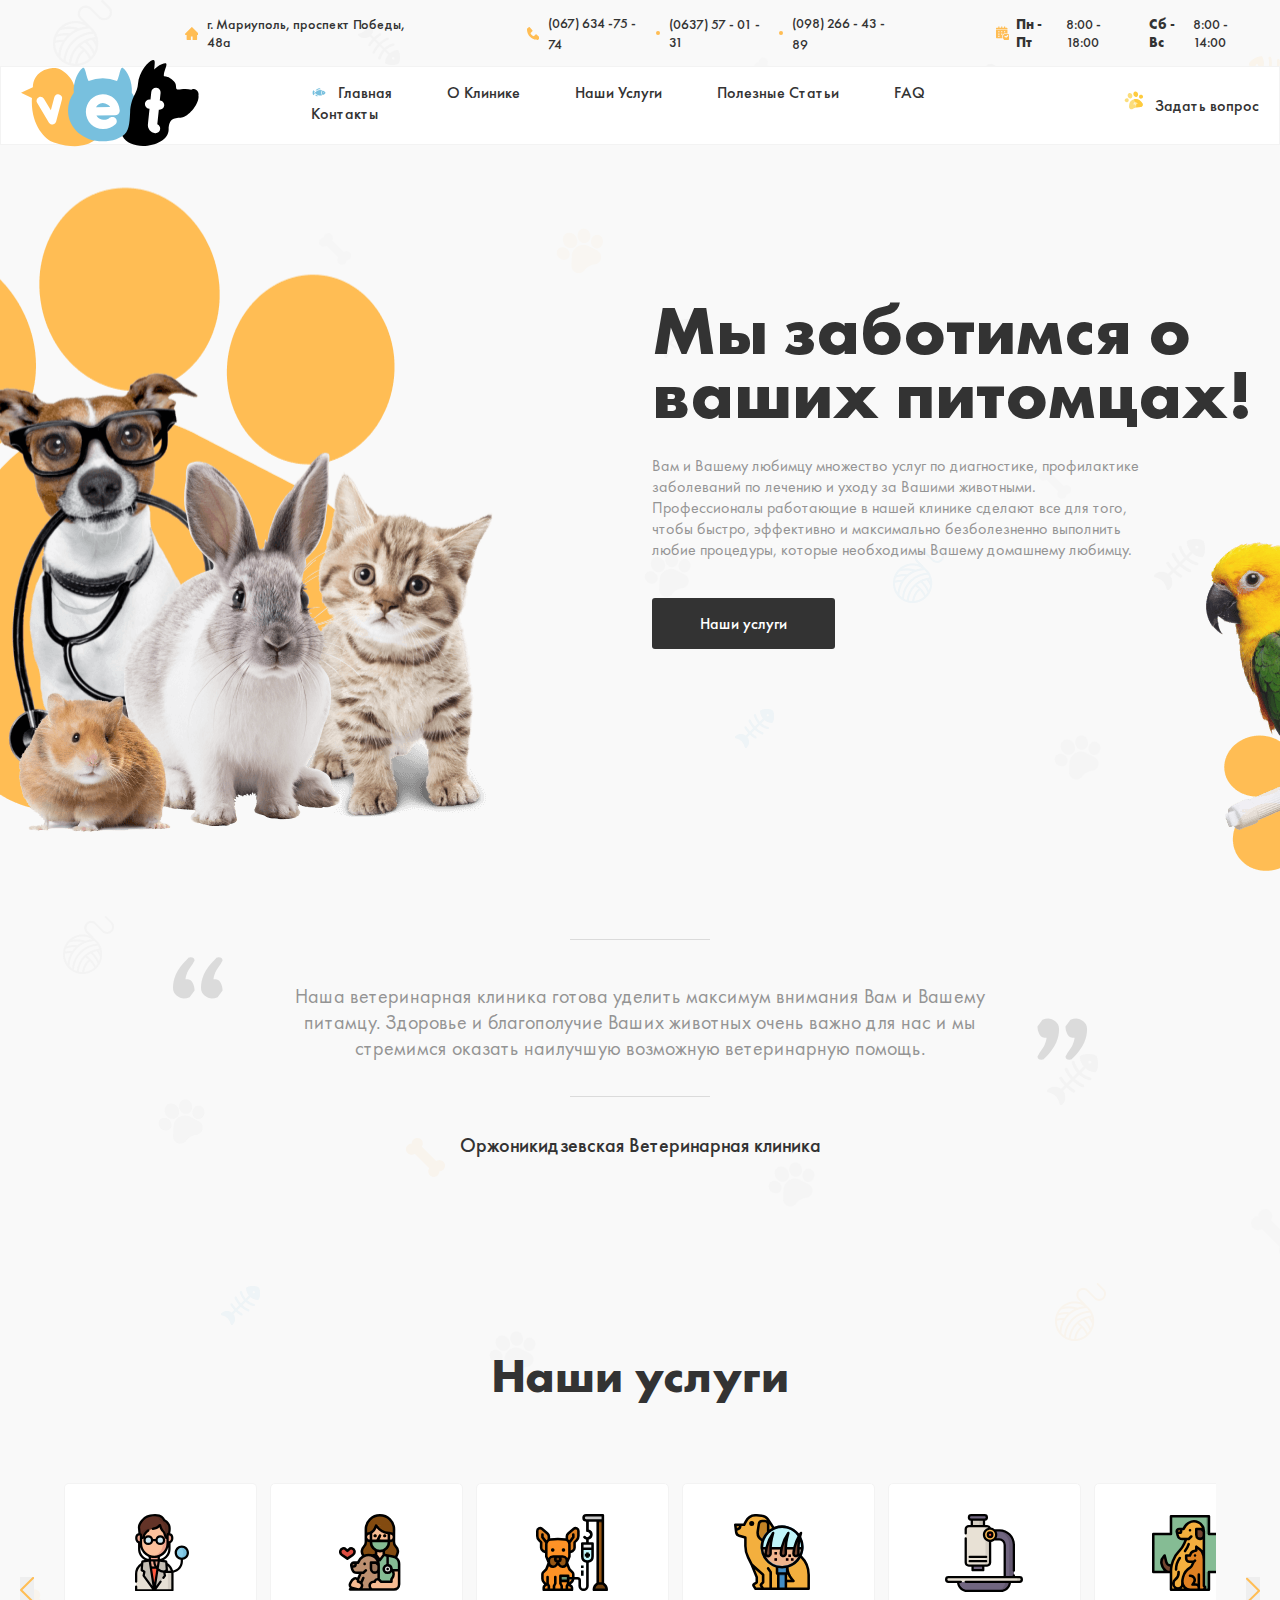
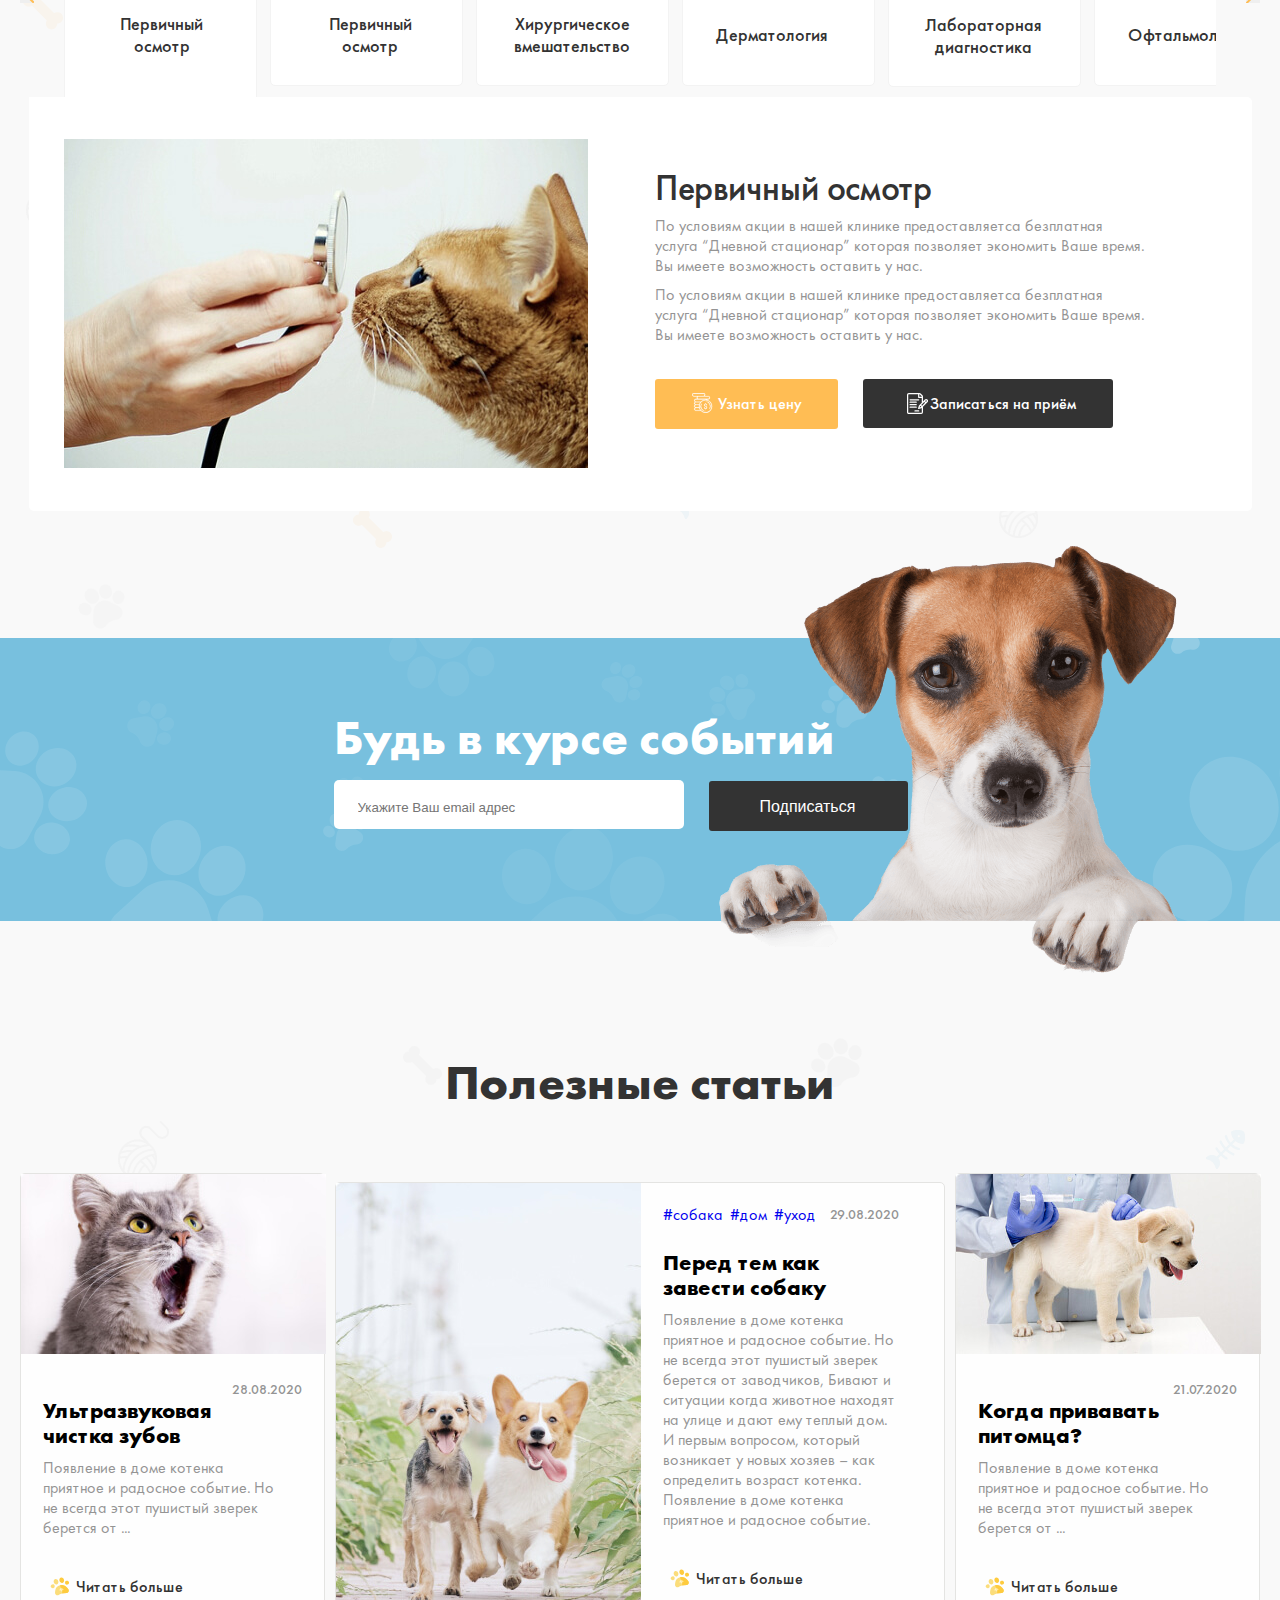
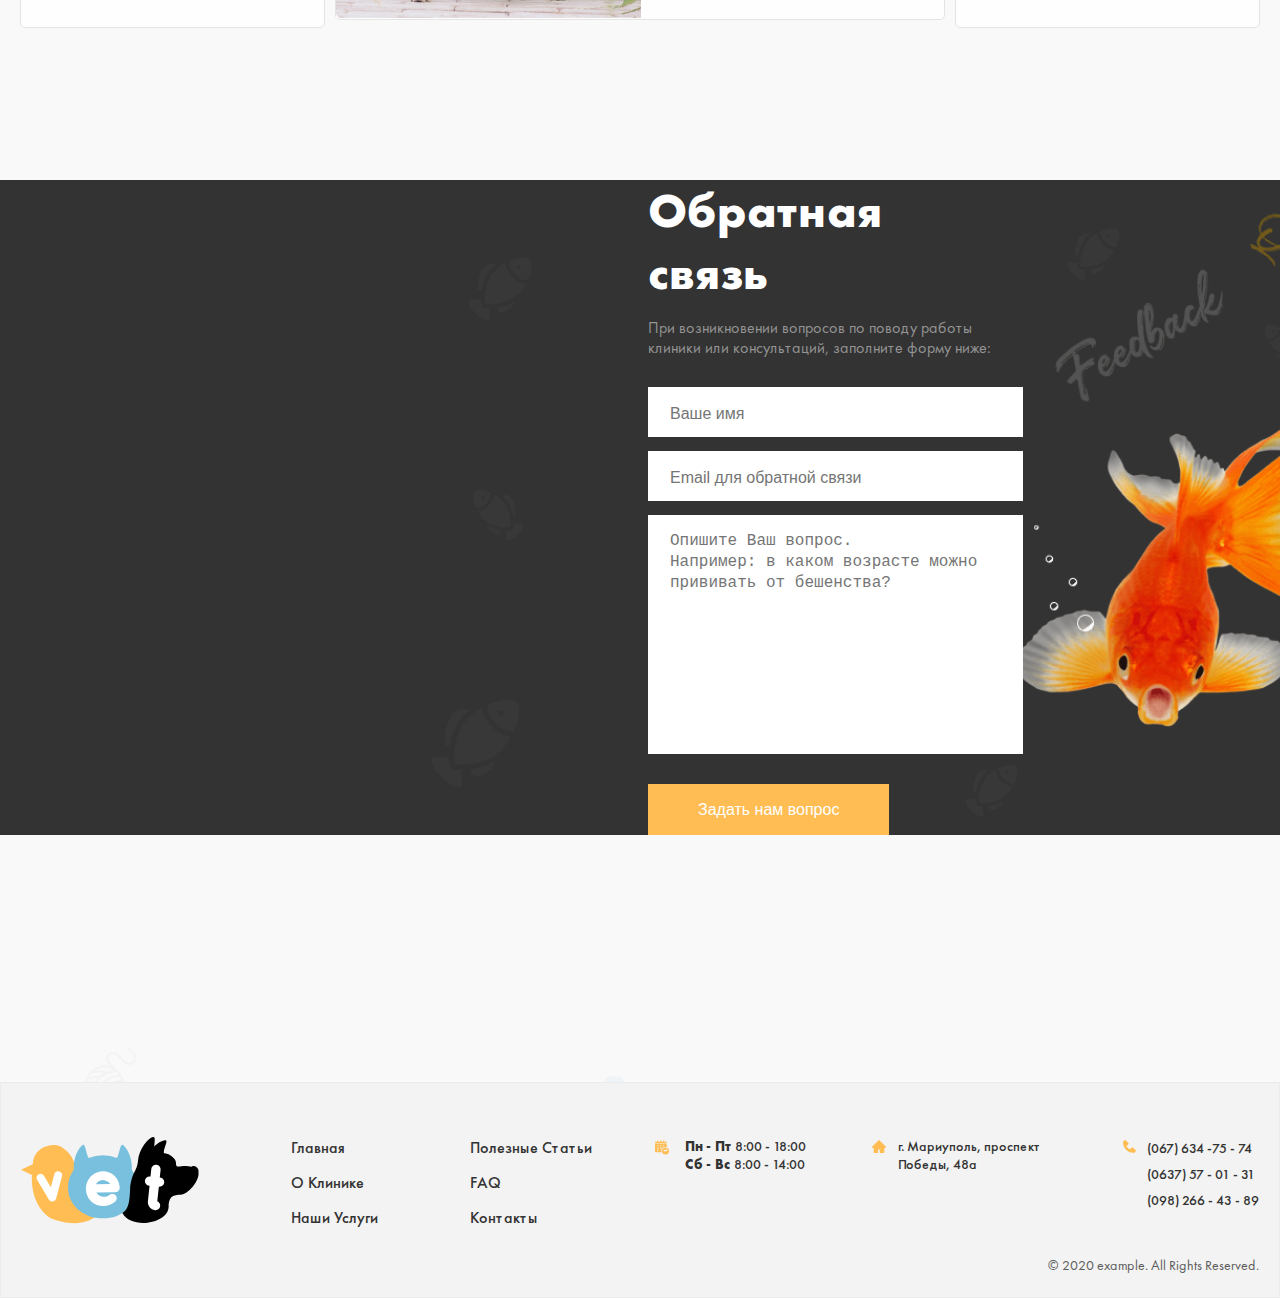
==== index.html @ f42c6a3f "Initial commit" ====
<!DOCTYPE html>
<html lang="ru">
<head>
  <meta charset="UTF-8">
  <meta http-equiv="X-UA-Compatible" content="IE=edge">
  <meta name="viewport" content="width=device-width, initial-scale=1.0">
  <title>Veterinary-clinic</title>
  <!-- <link rel="stylesheet" href="./css/normalize.css"> -->
  <link rel="stylesheet" href="./css/main.css">
  <!-- <link rel="stylesheet" href="./css/main.min.css"> -->
</head>
<body>


  <!-- Site header start -->
  <header class="site-header">
    <!-- Your header code here -->

    <!-- HEADER-TOP START  -->

    <div class="header-top">
      <div class="container">
        <div class="header-top__box">
          <address class="header-top__addres">
            <a href="https://goo.gl/maps/YPCT9491AFQM7tLx6" target="blank" class="header-top__addres-link">
              г. Мариуполь, проспект Победы, 48а
            </a>
          </address>
          <ul class="header-top__list">
            <li class="header-top__item">
              <a href="tel:+0676347574" class="header-top__link">
                (067) 634 -75 - 74
              </a>
            </li>
            <li class="header-top__item">
              <a href="tel:+0637570131" class="header-top__link">
                (0637) 57 - 01 - 31
              </a>
            </li>
            <li class="header-top__item">
              <a href="tel:+0982664389" class="header-top__link">
                (098) 266 - 43 - 89
              </a>
            </li>
          </ul>
          <div class="header-top__time-box">
            <time class="header-top__time" datetime="2022-08-03 08:00">
              <strong class="header-top__str">Пн - Пт </strong> 8:00 - 18:00
            </time>
            <time class="header-top__time" datetime="2022-08-03 14:00">
              <strong>Сб - Вс</strong> 8:00 - 14:00</time>
          </div>
        </div>
      </div>
    </div>

<!-- HEADER-TOP FINISH  -->

  <!-- HEADER-BOTTOM START  -->

    <div class="header-bottom">
      <div class="container">
        <div class="header-bottom__box">
          <a href="./index.html" class="header-bottom__link-logo">
            <img src="./photos/header-photos/vet-logo-header.svg" alt="Vet logo" class="header-bottom__logo">
          </a>
          <nav class="site-nav">
            <ul class="header-bottom__list">
              <li class="header-bottom__item">
                <a href="./index.html" class="header-bottom__item-link">
                  Главная
                </a>
              </li>
              <li class="header-bottom__item">
                <a href="#" class="header-bottom__item-link">
                  О Клинике
                </a>
              </li>
              <li class="header-bottom__item">
                <a href="#" class="header-bottom__item-link">
                  Наши Услуги
                </a>
              </li>
              <li class="header-bottom__item">
                <a href="#" class="header-bottom__item-link">
                  Полезные Статьи
                </a>
              </li>
              <li class="header-bottom__item">
                <a href="#" class="header-bottom__item-link">
                  FAQ
                </a>
              </li>
              <li class="header-bottom__item">
                <a href="#" class="header-bottom__item-link">
                  Контакты
                </a>
              </li>
            </ul>
          </nav>
          <div class="header-bottom__link-box">
            <a href="#" class="header-bottom__link">
              Задать вопрос
            </a>
          </div>
        </div>
      </div>
    </div>

<!-- HEADER-BOTTOM   -->

  </header>
  <!-- Site header finish -->

  <!-- Site main start -->

  <main class="site-main">

    <!-- Hero section start -->
    <section class="hero">

      <div class="container">
        <div class="hero__box">
          <h1 class="hero__heading">
            Мы заботимся о <span class="hero__minibox">
              ваших питомцах!
            </span>
          </h1>
          <div class="hero__boxs">
            <p class="hero__text">
              Вам и Вашему любимцу множество услуг по диагностике, профилактике заболеваний по лечению и уходу за Вашими животными. Профессионалы работающие в нашей клинике сделают все для того, чтобы быстро, эффективно и максимально безболезненно выполнить любие процедуры, которые необходимы Вашему домашнему любимцу.
            </p>
            <a href="service.html" class="hero__link">
              Наши услуги
            </a>
          </div>
        </div>
      </div>
      <!-- Your hero section code here -->
    </section>
    <!-- Hero section finish -->

    <!-- About sectio start  -->

    <section class="about">
      <div class="container">
        <h2 class="visually-hidden">
          Ветеранария клиника
        </h2>
        <div class="about__box">
          <blockquote class="about__bq">
            Наша ветеринарная клиника готова уделить максимум внимания Вам и Вашему питамцу. Здоровье и благополучие Ваших животных очень важно для нас и мы стремимся оказать наилучшую возможную ветеринарную помощь.
          </blockquote>
        </div>
        <h3 class="about__heading">
          Оржоникидзевская Ветеринарная клиника
        </h3>
      </div>
    </section>

    <!-- Service section start  -->

    <section class="service">
      <div class="container">
        <h2 class="service__heading">
          Наши услуги
        </h2>
        <div class="service__wrapper">
          <button class="service__btn">
          </button>
          <ol class="service__list">
            <li class="service__item">
              <a href="#" class="service__item-link">
                <h3 class="service__item-heading">
                  Первичный осмотр
                </h3>
              </a>
            </li>
            <li class="service__item">
              <a href="#" class="service__item-link">
                <h3 class="service__item-heading">
                  Первичный осмотр
                </h3>
              </a>
            </li>
            <li class="service__item">
              <a href="#" class="service__item-link">
                <h3 class="service__item-heading">
                  Хирургическое вмешательство
                </h3>
              </a>
            </li>
            <li class="service__item">
              <a href="#" class="service__item-link">
                <h3 class="service__item-heading">
                  Дерматология
                </h3>
              </a>
            </li>
            <li class="service__item">
              <a href="#" class="service__item-link">
                <h3 class="service__item-heading">
                  Лабораторная диагностика
                </h3>
              </a>
            </li>
            <li class="service__item">
              <a href="#" class="service__item-link">
                <h3 class="service__item-heading">
                  Офтальмология
                </h3>
              </a>
            </li>
            <li class="service__item">
              <a href="#" class="service__item-link">
                <h3 class="service__item-heading">
                  УЗИ диагностика
                </h3>
              </a>
            </li>
            <li class="service__item">
              <a href="#" class="service__item-link">
                <h3 class="service__item-heading">
                  Чипирование
                </h3>
              </a>
            </li>
            <li class="service__item">
              <a href="#" class="service__item-link">
                <h3 class="service__item-heading">
                  Международные паспорта
                </h3>
              </a>
            </li>
            <li class="service__item">
              <a href="#" class="service__item-link">
                <h3 class="service__item-heading">
                  Вакцинация
                </h3>
              </a>
            </li>
            <li class="service__item">
              <a href="#" class="service__item-link">
                <h3 class="service__item-heading">
                  Стоматология
                </h3>
              </a>
            </li>
            <li class="service__item">
              <a href="#" class="service__item-link">
                <h3 class="service__item-heading">
                  Вызов на дом
                </h3>
              </a>
            </li>
          </ol>
          <button class="service__btns">
          </button>
        </div>
        <div class="service__wrappers">
          <img src="./photos/service-photos/cat-osm.jpg" width="524" height="329" alt="Cat" class="service__img">
          <div class="service__box">
            <h4 class="service__box-heading">
              Первичный осмотр
            </h4>
            <p class="service__text">
              По условиям акции в нашей клинике предоставляетса безплатная услуга “Дневной стационар” которая позволяет экономить Ваше время. Вы имеете возможность оставить у нас.
            </p>
            <p class="service__texts">
              По условиям акции в нашей клинике предоставляетса безплатная услуга “Дневной стационар” которая позволяет экономить Ваше время. Вы имеете возможность оставить у нас.
            </p>
            <a href="#" class="service__link service__link--yelow">
              Узнать цену
            </a>
            <a href="#" class="service__link service__link--black">
              Записаться на приём
            </a>
          </div>
        </div>
      </div>
    </section>

    <!-- Service section finish  -->

    <!-- Site-Article start  -->

    <article class="site-article">
      <div class="container">
        <div class="site-article__wrapper">
          <div class="site-article__box">
            <h2 class="site-article__heading">
              Будь в курсе событий
            </h2>
            <form action="https://echo.htmlacademy.ru/courses" autocomplete="off" method="post" class="site-article__form">
              <label>
                <input type="email" class="site-article__input" aria-label="user email" required placeholder="Укажите Ваш email адрес" name="user_email" minlength="10" maxlength="50" >
              </label>
              <button class="site-article__btn" type="submit">
                Подписаться
              </button>
            </form>
          </div>
          <img class="site-article__img" src="./photos/article-photo/dog-png.png" alt="Dog">
        </div>
      </div>
    </article>

    <!-- Site-Article finish  -->

    <!-- Useful section start  -->

    <section class="useful">
      <div class="container">
        <h2 class="useful__heading">
          Полезные статьи
        </h2>
        <ul class="useful__list">
          <li class="useful__item">
            <div class="useful__wrapper">
              <time datetime="2020-08-28" class="useful__time">
                28.08.2020
              </time>
              <div class="useful__box">
                <h3 class="useful__box-heading">
                  Ультразвуковая чистка зубов
                </h3>
                <p class="useful__box-text">
                  Появление в доме котенка приятное и радосное событие. Но не всегда этот пушистый зверек берется от ...
                </p>
                <a href="#" class="useful__box-link">
                  Читать больше
                </a>
              </div>
            </div>
          </li>
          <li class="useful__item">
            <div class="useful__wrapper">
              <div class="useful__boxs">
                <a href="#" class="item__links">
                  #собака
                </a>
                <a href="#" class="item__links">
                  #дом
                </a>
                <a href="#" class="item__links item__links--dp">
                  #уход
                </a>
                <time datetime="2020-08-29" class="useful__time">
                  29.08.2020
                </time>
              </div>
              <div class="useful__box">
                <h3 class="useful__box-heading">
                  Перед тем как завести собаку
                </h3>
                <p class="useful__box-text">
                  Появление в доме котенка приятное и радосное событие. Но не всегда этот пушистый зверек берется от заводчиков, Бивают и ситуации когда животное находят на улице и дают ему теплый дом. И первым вопросом, который возникает у новых хозяев – как определить возраст котенка. Появление в доме котенка приятное и радосное событие.
                </p>
                <a href="#" class="useful__box-link">
                  Читать больше
                </a>
              </div>
            </div>
          </li>
          <li class="useful__item">
            <div class="useful__wrapper">
              <time datetime="2020-07-21" class="useful__time">
                21.07.2020
              </time>
              <div class="useful__box">
                <h3 class="useful__box-heading">
                  Когда привавать питомца?
                </h3>
                <p class="useful__box-text">
                  Появление в доме котенка приятное и радосное событие. Но не всегда этот пушистый зверек берется от ...
                </p>
                <a href="#" class="useful__box-link">
                  Читать больше
                </a>
              </div>
            </div>
          </li>
        </ul>
      </div>
    </section>

    <!-- Useful section finish  -->

    <!-- Contact section start  -->

    <section class="contact">
      <div class="container">
        <div class="contact__boxs">
          <iframe src="https://www.google.com/maps/embed?pb=!1m18!1m12!1m3!1d4157.567048965797!2d37.5339447778192!3d47.111147215445236!2m3!1f0!2f0!3f0!3m2!1i1024!2i768!4f13.1!3m3!1m2!1s0x40e6e38c40595daf%3A0x8fe58f6df64d4ef6!2z0YPQuy4g0J7Qu9C10LrRgdCw0L3QtNGA0LAg0J7RgdGC0YDQvtCy0YHRjNC60L7Qs9C-LCAyOCwg0JzQsNGA0LjRg9C_0L7Qu9GMLCDQlNC-0L3QtdGG0LrQsNGPINC-0LHQu9Cw0YHRgtGMLCDQo9C60YDQsNC40L3QsCwgODc1MDA!5e0!3m2!1sru!2sus!4v1659528355232!5m2!1sru!2sus" width="462" height="450" style="border:0;" allowfullscreen="" loading="lazy" class="contact__map" referrerpolicy="no-referrer-when-downgrade"></iframe>
        <div class="contact__wrapper">
          <div class="contact__wrap">
            <h2 class="contact__heading">
              Обратная связь
            </h2>
            <p class="contact__text">
              При возникновении вопросов по поводу работы клиники или консультаций, заполните форму ниже:
            </p>
          </div>
          <form action="https://echo.htmlacademy.ru/courses" autocomplete="off" method="post" class="contact__form">
            <label>
              <input class="contact__input" type="text" name="user__name" placeholder="Ваше имя" aria-label="User name">
            </label>
            <label>
              <input class="contact__input" type="email" name="user__email" placeholder="Email для обратной связи" aria-label="User email">
            </label>
            <label>
              <textarea class="contact__input" cols="30" rows="10" name="user__name" placeholder="Опишите Ваш вопрос.
Например: в каком возрасте можно прививать от бешенства?" aria-label="User name"></textarea>
            </label>
            <button class="contact__btn" type="submit">Задать нам вопрос</button>
          </form>
        </div>
        </div>
      </div>
    </section>

    <!-- Contact section start  -->

    <!-- About section finish  -->
  </main>

  <!-- Site main finish -->

  <!-- Site footer start -->

  <footer class="site-footer">
    <!-- Your footer code here -->
    <div class="container">
      <div class="site-footer__wrapper">
        <a href="./index.html" class="site-footer__link-logo">
          <img src="./photos/header-photos/vet-logo-header.svg" class="site-footer__logo" alt="Pet logo">
        </a>
        <ol class="site-footer__list">
          <li class="site-footer__item">
            <a href="index.html" class="site-footer__item-link">
              Главная
            </a>
          </li>
          <li class="site-footer__item">
            <a href="#" class="site-footer__item-link">
              О Клинике
            </a>
          </li>
          <li class="site-footer__item">
            <a href="#" class="site-footer__item-link">
              Наши Услуги
            </a>
          </li>
        </ol>
        <ol class="site-footer__list site-footer__list--dp">
          <li class="site-footer__item">
            <a href="index.html" class="site-footer__item-link">
              Полезные Статьи
            </a>
          </li>
          <li class="site-footer__item">
            <a href="index.html" class="site-footer__item-link">
              FAQ
            </a>
          </li>
          <li class="site-footer__item">
            <a href="index.html" class="site-footer__item-link">
              Контакты
            </a>
          </li>
        </ol>
        <div class="site-footer__box">
          <time class="site-footer__time" datetime="2022-08-03 08:00">
            <strong>Пн - Пт</strong> 8:00 - 18:00
          </time>
          <time class="site-footer__time" datetime="2022-08-03 08:00">
            <strong>Сб - Вс</strong> 8:00 - 14:00
          </time>
        </div>
        <address class="site-footer__addres">
          <a href="https://goo.gl/maps/d3u9wWW4XNRazyK4A" target="blank" class="site-footer__addres-link">
            г. Мариуполь, проспект Победы, 48а
          </a>
        </address>
        <ul class="site-footer__tel-list">
          <li class="site-footer__tel-item">
            <a href="tel:+0676347574" class="site-footer__tel-link">
              (067) 634 -75 - 74
            </a>
          </li>
          <li class="site-footer__tel-item">
            <a href="tel:+0637570131" class="site-footer__tel-link">
              (0637) 57 - 01 - 31
            </a>
          </li>
          <li class="site-footer__tel-item">
            <a href="tel:+0982664389" class="site-footer__tel-link">
              (098) 266 - 43 - 89
            </a>
          </li>
        </ul>
      </div>
      <span class="site-footer__minibox">
        © 2020 example. All Rights Reserved.
      </span>
    </div>
  </footer>

  <!-- Site footer finish -->
</body>
</html>
---- css/main.css ----
/* VARIABLES */

:root{
  --main-text-color : #fff;
  --main-bg-color : #fff;
  --main-font-size : 16px;
  --main-font-weight : 400;
  --main-line-height : 1.5;
}
/* GENERAL */

@font-face {
  font-family: "FuturePT";
  font-display: swap;
  font-weight: 300;
  src: url("../fonts/FuturaPT-Light.woff"),
  url("../fonts/FuturaPT-Light.woff2");
}

@font-face {
  font-family: "FuturePT";
  font-display: swap;
  font-weight: 400;
  src: url("../fonts/FuturaPT-Book.woff"),
  url("../fonts/FuturaPT-Book.woff2");
}

@font-face {
  font-family: "FuturePT";
  font-display: swap;
  font-weight: 500;
  src: url("../fonts/FuturaPT-Medium.woff"),
  url("../fonts/FuturaPT-Medium.woff2");
}

@font-face {
  font-family: "FuturePT";
  font-display: swap;
  font-weight: 700;
  src: url("../fonts/FuturaPT-Bold.woff"),
  url("../fonts/FuturaPT-Bold.woff2");
}

/* GENERAL */

*,
*::before,
*::after{
  box-sizing: inherit;
}


html{
  height: 100%;
  box-sizing: border-box;
}

img{
  display: block;
  height: auto;
}

body{
  display: flex;
  flex-direction: column;
  height: 100%;
  margin: 0;
  padding: 0;
  font-family: "FuturePT", "Arial", sans-serif;
  /* font-size: 16px; */
  font-weight: 400;
  /* line-height: var(--main-line-height); */
  background-image: url("../photos/bg.png");
  background-color: #f9f9f9;
  /* overflow-x: hidden; */
}
img{
  display: block;
}
p{
  margin: 0;
}
ul{
  margin: 0;
  padding: 0;
  list-style: none;
}
li{
  margin: 0;
}
h1,h2,h3,h4,h5,h6{
  margin: 0;
}
address{
  font-style: normal;
}
a{
  text-decoration: none;
}

/* VISUALLY-HIDDEN */

.visually-hidden {
  position: absolute;
  width: 1px;
  height: 1px;
  margin: -1px;
  padding: 0;
  border: 0;
  white-space: nowrap;
  clip-path: inset(100%);
  clip: rect(0 0 0 0);
  overflow: hidden;
}

/* CONTAINER */

.container{
  /* max-width: YOUR CONTAINER MAX-WIDTH PX HERE; */
  max-width: 1350px;
  margin-right: auto;
  margin-left: auto;
  padding-right: 20px;
  padding-left: 20px;
}

/* STICKY-FOOTER */

.site-main{
  flex-grow: 1;
}

/* SITE-HEADER START  */

/* HEADAER-TOP START  */
/* .site-header {
} */
.header-top {
  display: flex;
  align-items: center;
  justify-content: end;
  padding: 12px 0;
}
.header-top__box {
  display: flex;
  align-items: center;
  padding-left: 165px;
}
.header-top__addres {
  margin-right: 106px;
}
.header-top__addres-link {
  font-weight: 500;
  font-size: 14px;
  line-height: 18px;
  display: flex;
  align-items: center;
  color: #333333;
}
.header-top__addres-link::before{
  display: inline-block;
  content: "";
  background-repeat: no-repeat;
  margin-right: 9px;
  width: 14px;
  height: 13px;
  background-image: url("../photos/header-photos/home-header.svg");
}
.header-top__list {
  display: flex;
  align-items: center;
  margin-right: 98px;
}
.header-top__list::before{
  display: inline-block;
  content: "";
  background-repeat: no-repeat;
  margin-right: 9px;
  width: 13px;
  height: 13px;
  background-image: url("../photos/header-photos/phone-header.svg");
}

.header-top__item:nth-child(2) {
  display: flex;
  align-items: center;
  margin: 0 9px;
}
.header-top__item:nth-child(2)::before{
  display: inline-block;
  content: "";
  margin-right: 9px;
  width: 4px;
  height: 4px;
  border-radius: 50%;
  background: #FFBD54;
}
.header-top__item:nth-child(2)::after{
  display: inline-block;
  content: "";
  margin-left: 9px;
  width: 4px;
  height: 4px;
  border-radius: 50%;
  background: #FFBD54;
}
.header-top__str{
  margin-right: 5px;
}
.header-top__link {
  font-weight: 500;
  font-size: 14px;
  line-height: 18px;
  color: #333333;
}
.header-top__link:hover{
  color: #FFBD54;
}
.header-top__link:active{
  color: #333333;
  opacity: 0.6;
}
.header-top__time-box {
  display: flex;
  align-items: center;
}
.header-top__time-box::before{
  content: "";
  width: 14px;
  height: 14px;
  display: inline-block;
  margin-right: 7px;
  background-image: url("../photos/header-photos/data-header.svg");
  background-repeat: no-repeat;
}
.header-top__time{
  font-weight: 500;
  font-size: 14px;
  line-height: 18px;
  display: flex;
  align-items: center;
  color: #333333;
}
.header-top__time:nth-child(2){
  margin-left: 17px;
}

/* HEADER BOTTOM START  */

.header-bottom {
  padding: 15px 0px 20px 0px;
  background-color: #FFFFFF;
  border: 1px solid #F3F3F3;
}
.header-bottom__box {
  display: flex;
  align-items: center;
  justify-content: space-between;
}
.header-bottom__link-logo {
  position: absolute;
}
.header-bottom__logo:hover {
  opacity: 0.8;
}
.header-bottom__logo:active {
  opacity: 0.6;
}
.header-bottom__list {
  display: flex;
  align-items: center;
  margin-left: 290px;
  width: 725px;
  flex-wrap: wrap;
}
.header-bottom__list::before{
  display: inline-block;
  content: "";
  margin-right: 12px;
  width: 15px;
  height: 15px;
  background-image: url("../photos/header-photos/fish-header.svg");
  background-size: 15px;
}
.header-bottom__item {
  margin-right: 55px;
}
.header-bottom__item-link:hover {
  border-bottom: 4px solid #FFBD54;
}
.header-bottom__item-link:active{
  opacity: 0.6;
}
.header-bottom__item:nth-child(6) {
  margin-right: 0px;
}
.header-bottom__item-link {
  padding-bottom: 19.1px;
  font-weight: 500;
  font-size: 16px;
  line-height: 21px;
  /* identical to box height */
  
  
  color: #333333;
}
.header-bottom__link {
  /* display: flex; */
  /* align-items: center; */
  font-weight: 500;
  font-size: 16px;
  line-height: 21px;
  text-align: right;
  padding-bottom: 19.1px;
  color: #333333;
  border-bottom: 4px solid transparent;
}
.header-bottom__link:hover {
  border-bottom: 4px solid #FFBD54;
}
.header-bottom__link:active{
  opacity: 0.6;
}
.header-bottom__link::before{
  margin-right: 5px;
  content: "";
  width: 23px;
  height: 21px;
  background-image: url("../photos/header-photos/pet-header.svg");
  display: inline-block;
  background-size: 23px 21px;
  
}


/* HERO SECTION START  */

.hero {
  padding-top: 153px;
  padding-bottom: 290px;
  background-image: url("../photos/hiro-photos/animals.png"), url("../photos/hiro-photos/parrot.png");
  background-position: calc(50% - 550px) calc(50% - 70px) , calc(50% + 710px) calc(50% + 215px);
  background-repeat: no-repeat;
}
.hero__box {
  display: flex;
  flex-direction: column;
  margin-left: auto;
  width: 608px;
}
.hero__heading {
  margin-bottom: 29px;
  font-weight: 700;
  font-size: 70px;
  line-height: 64px;
  /* or 91% */
  
  
  color: #333333;
  
}
/* .hero__minibox {
} */
.hero__boxs {
  width: 495px;
}
.hero__text {
  margin-bottom: 38px;
  font-weight: 400;
  font-size: 16px;
  line-height: 21px;
  /* or 131% */
  
  
  color: #949494;
}
.hero__link {
  display: inline-block;
  padding: 15px 48px;
  font-weight: 500;
  font-size: 16px;
  line-height: 21px;
  
  color: #FFFFFF;
  background: #333333;
  border-radius: 3px;
}
.hero__link:hover{
  font-weight: 500;
  font-size: 16px;
  line-height: 21px;
  color: #333333;
  background-color: #FFBD54;
  border-radius: 3px;
}
.hero__link:active{
  opacity: 0.6;
}
/* ABOUT SECTION START  */
/* .about {
} */
.about__box{
  position: relative;
  width: 838px;
  margin-left: auto;
  margin-right: auto;
}
.about__box::before{
  position: absolute;
  top: calc(50% - 61px);
  left: calc(50% - 467px);
  content: "";
  display: inline-block;
  width: 51px;
  height: 45px;
  background-image: url("../photos/“.svg");
  background-repeat: no-repeat;
}
.about__box::after{
  position: absolute;
  top: calc(50% + 0px);
  left: calc(50% + 397px);
  
  content: "";
  display: inline-block;
  width: 142px;
  height: 78px;
  background-image: url("../photos/“\ bottom.svg");
  background-repeat: no-repeat;
}
.about__bq {
  width: 753px;
  margin: 0;
  margin-left: auto;
  margin-right: auto;
  margin-bottom: 35px;
  font-weight: 400;
  font-size: 20px;
  line-height: 26px;
  text-align: center;
  color: #949494;
}
.about__bq::before{
  content: "";
  display: block;
  margin-left: auto;
  margin-right: auto;
  margin-bottom: 43px;
  width: 140px;
  height: 1px;
  background-color: #dbdbdb;
  /* border: 1px solid #DBDBDB; */
}
.about__bq::after{
  content: "";
  display: block;
  margin-left: auto;
  margin-right: auto;
  margin-top: 35px;
  width: 140px;
  height: 1px;
  background-color: #dbdbdb;
  /* border: 1px solid #DBDBDB; */
}
.about__heading {
  font-weight: 500;
  font-size: 20px;
  line-height: 26px;
  /* identical to box height */
  text-align: center;
  
  color: #333333;
  
}

/* SERVICE SECTION START  */

.service {
  padding: 191px 0px 127px 0px;
}
.service__heading {
  margin-bottom: 80px;
  font-weight: 700;
  font-size: 48px;
  line-height: 54px;
  text-align: center;
  color: #333333;
}
.service__list {
  display: flex;
  align-items: flex-start;
  justify-content: space-between;
  overflow: hidden;
  width: 1223px;
  list-style: none;
  margin: 0;
  padding: 0;
}
.service__wrapper{
  display: flex;
  align-items: center;
}
.service__btn{
  margin-right: 30px;
  width: 14px;
  height: 26px;
  background-image: url("../photos/left.svg");
  background-repeat: no-repeat;
  border: none;
}
.service__btn:hover{
  background-color: #FFFFFF;
}
.service__btn:active{
  opacity: 0.6;
}
.service__btns{
  margin-left: 30px;
  width: 14px;
  height: 26px;
  background-image: url("../photos/right.svg");
  background-repeat: no-repeat;
  border: none;
}
.service__btns:hover{
  background-color: #FFFFFF;
}
.service__btns:active{
  opacity: 0.6;
}
/* .service__list::before{
  display: inline-block;
  content: "";
  margin-right: 30px;
  width: 14px;
  height: 26px;
  background-image: url("../photos/left.svg");
  background-repeat: no-repeat;
  background-size: cover;
}
.service__list::after{
  display: inline-block;
  content: "";
  margin-left: 30px;
  width: 14px;
  height: 26px;
  background-image: url("../photos/right.svg");
} */
.service__item {
  display: flex;
  align-items: center;
  flex-direction: column;
  width: 193px;
  background-color: #FFFFFF;
  border: 1px solid #F3F3F3;
  border-radius: 5px;
  margin-right: 13px;
}
.service__item:hover{
  opacity: 0.8;
}
.service__item:active{
  opacity: 0.6;
}
.service__item:nth-child(1){
  padding: 30px 0px 0px 35px;
  padding-right: 68px;
  padding-left: 71px;
  padding-bottom: 40px;
  border-bottom: none;
  border-bottom-left-radius: 0px;
  border-bottom-right-radius: 0px;
  
}
.service__item:nth-child(1)::before{
  display: block;
  margin-bottom: 22px;
  width: 54px;
  height: 77px;
  content: "";
  background-image: url("../photos/service-photos/doctor-service.svg");
}
.service__item:nth-child(2){
  padding: 30px 0px 28px 0px;
  padding-left: 74px;
  padding-right: 66px;
}
.service__item:nth-child(2)::before{
  display: block;
  margin-bottom: 22px;
  width: 62px;
  height: 77px;
  content: "";
  background-image: url("../photos/service-photos/doctor-girl-service.svg");
}
.service__item:nth-child(3){
  padding: 30px 0px 28px 0px;
  padding-left: 60px;
  padding-right: 60px;
}
.service__item:nth-child(3)::before{
  display: block;
  margin-bottom: 22px;
  width: 72px;
  height: 77px;
  content: "";
  background-image: url("../photos/service-photos/dog-service.svg");
}
.service__item:nth-child(4){
  padding: 30px 0px 39px 0px;
  padding-left: 52px;
  padding-right: 65px;
}
.service__item:nth-child(4)::before{
  display: block;
  margin-bottom: 34px;
  width: 76px;
  height: 76px;
  content: "";
  background-image: url("../photos/service-photos/dog-jb.svg");
}
.service__item:nth-child(5){
  padding: 30px 0px 28px 0px;
  padding-left: 57px;
  padding-right: 58px;
}
.service__item:nth-child(5)::before{
  display: block;
  margin-bottom: 22px;
  width: 78px;
  height: 78px;
  content: "";
  background-image: url("../photos/service-photos/kaledoskop-service.svg");
}
.service__item:nth-child(6){
  padding: 31px 0px 39px 0px;
  padding-left: 58px;
  padding-right: 59px;
}
.service__item:nth-child(6)::before{
  display: block;
  margin-bottom: 33px;
  width: 76px;
  height: 76px;
  content: "";
  background-image: url("../photos/service-photos/dogs.svg");
}
.service__item:nth-child(7){
  padding: 31px 0px 28px 0px;
  padding-left: 52px;
  padding-right: 64px;
}
.service__item:nth-child(7)::before{
  display: block;
  margin-bottom: 21px;
  width: 77px;
  height: 77px;
  content: "";
  background-image: url("../photos/service-photos/dog-skelet.svg");
}
.service__item:nth-child(8){
  padding: 30px 0px 39px 0px;
  padding-left: 86px;
  padding-right: 67px;
}
.service__item:nth-child(8)::before{
  display: block;
  margin-bottom: 22px;
  width: 40px;
  height: 77px;
  content: "";
  background-image: url("../photos/service-photos/ukol.svg");
}
.service__item:nth-child(9){
  padding: 29px 0px 28px 0px;
  padding-left: 53px;
  padding-right: 53px;
}
.service__item:nth-child(9)::before{
  display: block;
  margin-bottom: 22px;
  width: 87px;
  height: 78px;
  content: "";
  background-image: url("../photos/service-photos/data-service.svg");
}
.service__item:nth-child(10){
  padding: 31px 0px 39px 0px;
  padding-left: 62px;
  padding-right: 63px;
}
.service__item:nth-child(10)::before{
  display: block;
  margin-bottom: 22px;
  width: 68px;
  height: 76px;
  content: "";
  background-image: url("../photos/service-photos/apteka.svg");
}
.service__item:nth-child(11){
  padding: 30px 0px 39px 0px;
  padding-left: 60px;
  padding-right: 55px;
}
.service__item:nth-child(11)::before{
  display: block;
  margin-bottom: 22px;
  width: 78px;
  height: 78px;
  content: "";
  background-image: url("../photos/service-photos/dush-apt.svg");
}
.service__item:nth-child(12){
  padding: 30px 0px 39px 0px;
  padding-left: 59px;
  padding-right: 57px;
}
.service__item:nth-child(12)::before{
  display: block;
  margin-bottom: 22px;
  width: 77px;
  height: 77px;
  content: "";
  background-image: url("../photos/service-photos/+.svg");
}
.service__item-heading {
  font-weight: 500;
  font-size: 18px;
  line-height: 22px;
  text-align: center;
  color: #333333;
}
/* .service__wrapper {
} */
.service__wrappers {
  display: flex;
  align-items: center;
  justify-content: space-between;
  width: 1223px;
  margin-left: auto;
  margin-right: auto;
  padding: 42px 105px 43px 35px;
  background: #FFFFFF;
  border-radius: 0px 5px 5px 5px;
}
.service__box {
  width: 492px;
  margin-left: auto;
}
.service__box-heading {
  margin-bottom: 18px;
  font-weight: 500;
  font-size: 36px;
  line-height: 20px;
  /* or 56% */
  
  display: flex;
  align-items: center;
  
  color: #333333;
  
}
.service__text {
  margin-bottom: 9px;
  font-weight: 400;
  font-size: 16px;
  line-height: 20px;
  color: #949494;
}
.service__texts{
  margin-bottom: 34px;
  font-weight: 400;
  font-size: 16px;
  line-height: 20px;
  color: #949494;
}
.service__link {
  display: inline-block;
  font-weight: 500;
  font-size: 16px;
  line-height: 21px;
  color: #FFFFFF;
}
.service__link--yelow {
  position: relative;
  margin-right: 21px;
  padding: 14px 36px 15px 63px;
  background: #FFBD54;
  border-radius: 3px;
}
.service__link--yelow::before{
  position: absolute;
  left: calc(50% - 54px);
  content: "";
  width: 21px;
  height: 21px;
  background-size: 21px;
  background-repeat: no-repeat;

  display: inline-block;
  background-image: url("../photos/money.svg");
}
.service__link--yelow:hover{
  color: #FFBD54;
  background: #333333;
  border-radius: 3px;
}
.service__link--yelow:active{
  opacity: 0.6;
}
.service__link--black {
  position: relative;
  padding: 14px 37px 14px 67px;
  background: #333333;
  border-radius: 3px;
}
.service__link--black:hover{
  color: #333333;
  background-color: #FFBD54;
}
.service__link--black:active{
  opacity: 0.6;
}
.service__link--black::before{
  position: absolute;
  left: calc(50% - 81px);
  content: "";
  width: 21px;
  height: 21px;
  background-size: 21px;
  background-repeat: no-repeat;

  display: inline-block;
  background-image: url("../photos/document.svg");
}
/* ARTICLE SECTION START  */

.site-article {
  position: relative;
  padding: 90px 0;
  background-repeat: no-repeat;
  background-image: url("../photos/article-photo/article-bg-img.svg");
  background-color: #78C0DE;
}
.site-article__wrapper {
  display: flex;
  align-items: center;
  margin-left: auto;
  margin-right: auto;
  width: 613px;
}
/* .site-article__box {
} */
.site-article__heading {
  margin-bottom: 32px;
  font-weight: 700;
  font-size: 48px;
  line-height: 20px;
  /* or 42% */
  
  display: flex;
  align-items: center;
  
  color: #FFFFFF;
}
.site-article__btn{
  padding: 15px 53px 14px 51px;
  font-weight: 500;
  font-size: 16px;
  line-height: 21px;
  background-color: #333333;
  border-radius: 3px;
  color: #FFFFFF;
  border: transparent;
}
.site-article__btn:hover{
  color: #333333;
  background-color: #FFBD54;
}
.site-article__btn:active{
  opacity: 0.6;
}
/* .site-article__form {
} */
.site-article__img{
  position: absolute;
  top: calc(50% - 274.5px);
  right: 0;
}
.site-article__input{
  margin-right: 21px;
  padding: 18px 147px 12px 22px;
  background-color: #FFFFFF;
  border: transparent;
  border-radius: 5px;
  outline: none;
  border: 2px solid transparent;
}
.site-article__input:focus{
  background: #FFFFFF;
  border: 2px solid #FFBD54;
  border-radius: 5px;
  color: #333333;
}
.site-article__input:not(:focus):not(:placeholder-shown):invalid{
  border: 2px solid #dc4d41;
  color: #DC4D41; 
}

/* Useful section start  */

.useful {
  padding: 152px 0;
}
.useful__heading {
  margin-bottom: 80px;
  font-weight: 700;
  font-size: 48px;
  line-height: 20px;
  text-align: center;
  color: #333333;
}
.useful__list {
  display: flex;
  align-items: center;
  justify-content: space-between;
}
.useful__item {
  width: 305px;
  background: #FEFEFE;
  border: 1px solid #E4E4E2;
  border-radius: 5px;
}
.useful__item:hover{
  filter: drop-shadow(0px 4px 4px rgba(0, 0, 0, 0.25));;
}
.useful__item:active{
  filter: drop-shadow(0px 4px 4px rgba(0, 0, 0, 0.25));
}

.useful__item:nth-child(1)::before{
  content: "";
  display: inline-block;
  width: 305px;
  height: 180px;
  background-repeat: no-repeat;
  background-image: url("../photos/useful/cat-o.jpg");
}
.useful__item:nth-child(2){
  width: 610px;
  display: flex; 
}
.useful__item:nth-child(2)::before{
  display: flex;
  content: "";
  /* display: inline-block; */
  width: 305px;
  height: 435px;
  background-repeat: no-repeat;
  background-image: url("../photos/useful/animals.jpg");
}
.useful__item:nth-child(3)::before{
  content: "";
  display: inline-block;
  width: 305px;
  height: 180px;
  background-repeat: no-repeat;
  background-image: url("../photos/useful/dog-osm.jpg");
}
.useful__box {
  width: 236px;
}
.useful__box-heading {
  margin-bottom: 10px;
  font-weight: 700;
  font-size: 22px;
  line-height: 25px;
  color: #000000;
  
}
.useful__box-text {
  margin-bottom: 38px;
  font-weight: 400;
  font-size: 16px;
  line-height: 20px;
  /* or 125% */
  
  
  color: #949494;
  
}
.useful__box-link {
  position: relative;
  margin-left: 33px;
  font-weight: 500;
  font-size: 16px;
  line-height: 21px;
  color: #333333;
}
.useful__box-link::before{
  position: absolute;
  left: calc(50% - 81px);
  content: "";
  width: 23px;
  height: 21px;
  background-size: 23px 21px;
  background-repeat: no-repeat;

  display: inline-block;
  background-image: url("../photos/header-photos/pet-header.svg");
}
.useful__boxs {
  margin-bottom: 25px;
  display: flex;
  align-items: center;
}
.item__links{
  margin-right: 7px;
}
.item__links--dp {
  margin-right: 0;
  margin-right: auto;
}
.useful__wrapper{
  margin: 21px 22px 30px 22px;
}
.useful__time{
  display: flex;
  justify-content: end;
  font-weight: 500;
  font-size: 14px;
  line-height: 18px;
  /* identical to box height */
  
  
  color: #949494;
  
}

/* Contact section start  */

.contact {
  margin-bottom: 247px;
  background-image: url("../photos/fish-bg.png");
  background-size: contain;
  background-position: calc(50% + 310px);
  background-color: #333333;
  background-repeat: no-repeat;
}
.contact__boxs{
  display: flex;
  align-items: center; 
}
/* 
.contact__wrapper {
} */
.contact__wrap{
  width: 360px;
}
.contact__heading {
  margin-bottom: 14px;
  font-weight: 700;
  font-size: 48px;
  line-height: 62px;
  
  color: #FFFFFF;
  
}
.contact__text {
  margin-bottom: 29px;
  font-weight: 400;
  font-size: 16px;
  line-height: 20px;
  /* or 125% */
  
  
  color: #949494;
  
}
.contact__form {
  width: 375px;
}
.contact__input {
  margin-bottom: 14px;
  padding: 16px 0px 13px 22px;
  width: 375px;
  font-weight: 400;
  font-size: 16px;
  line-height: 21px;
  /* identical to box height */
  resize: none;
  display: flex;
  align-items: center;
  
  color: #949494;
  border: transparent;
}
.contact__btn{
  margin-top: 16px;
  font-weight: 500;
  font-size: 16px;
  line-height: 21px;
  padding: 15px 50px;
  color: #FFFFFF;
  background: #FFBD54;
  border-radius: 0px;
  border: transparent;
}
.contact__map{
  margin-right: 166px;
  height: 652px;
}
ol{
  list-style: none;
}
/* Footer start  */
.site-footer {
  padding-top: 54px;
  padding-bottom: 23px;
  background: #F3F3F3;
  border: 1px solid #EBEBEB;
}
.site-footer__wrapper {
  display: flex;
  justify-content: space-between;
}
/* .site-footer__link-logo {
} */
.site-footer__list {
  margin: 0;padding: 0;
  /* margin-right: 87px; */
}
.site-footer__list--dp{
  margin: 0;padding: 0;
}
.site-footer__item {
  margin-bottom: 14px;
}
.site-footer__item:nth-child(3) {
  margin-bottom: 0px;
}
.site-footer__item-link {
  font-weight: 500;
  font-size: 16px;
  line-height: 21px;
  color: #333333;
}
.site-footer__item-link:hover{
  color: #FFBD54;
}
.site-footer__item-link:active{
  color: #333333;
  opacity: 0.7;
}
.site-footer__box {
  position: relative;
}
.site-footer__box::before{
  position: absolute;
  left: calc(50% - 90px);
  top: calc(50% - 43px);
  display: inline-block;
  content: "";
  background-repeat: no-repeat;
  width: 16px;
  height: 16px;
  background-image: url("../photos/header-photos/data-header.svg");
}
.site-footer__time {
  display: block;
  font-weight: 500;
  font-size: 14px;
  line-height: 18px;
  /* identical to box height */
  
  
  color: #333333;
}
.site-footer__addres { 
  width: 157px;
  position: relative;
  display: flex;
  align-items: flex-start;
}
.site-footer__addres:before{
  position: absolute;
  left: calc(50% - 104px);
  top: calc(50% - 43px);
  display: inline-block;
  content: "";
  background-repeat: no-repeat;
  width: 17px;
  height: 16px;
  background-image: url("../photos/header-photos/home-header.svg");
}
.site-footer__addres-link {
  font-weight: 500;
  font-size: 14px;
  line-height: 18px;
  /* identical to box height */
  
  
  color: #333333;
  
}
.site-footer__tel-link{
  font-weight: 500;
  font-size: 14px;
  line-height: 18px;
  
  color: #333333;
}
.site-footer__tel-link:hover{
  color: #FFBD54;
}
.site-footer__tel-link:active{
  color: #333333;
  opacity: 0.6;
}
.site-footer__tel-list {
  position: relative;
  margin: 0;padding: 0;
}
.site-footer__tel-list::before{
  position: absolute;
  left: calc(50% - 80px);
  top: calc(50% - 43px);
  display: inline-block;
  content: "";
  background-repeat: no-repeat;
  width: 16px;
  height: 16px;
  background-image: url("../photos/header-photos/phone-header.svg");
}
.site-footer__tel-item {
  margin-bottom: 5px;
}
.site-footer__tel-item:nth-child(3){
  margin-bottom: 0;
}
.site-footer__minibox {
  margin-top: 28px;
  display: flex;
  justify-content: end;
  
  font-weight: 400;
  font-size: 14px;
  line-height: 18px;
  /* identical to box height */
  
  display: flex;
  align-items: center;
  text-align: right;
  
  color: #5C5C5C;
  
}
.site-footer__logo:hover{
  opacity: 0.8;
}
.site-footer__logo:active{
  opacity: 0.6;
}
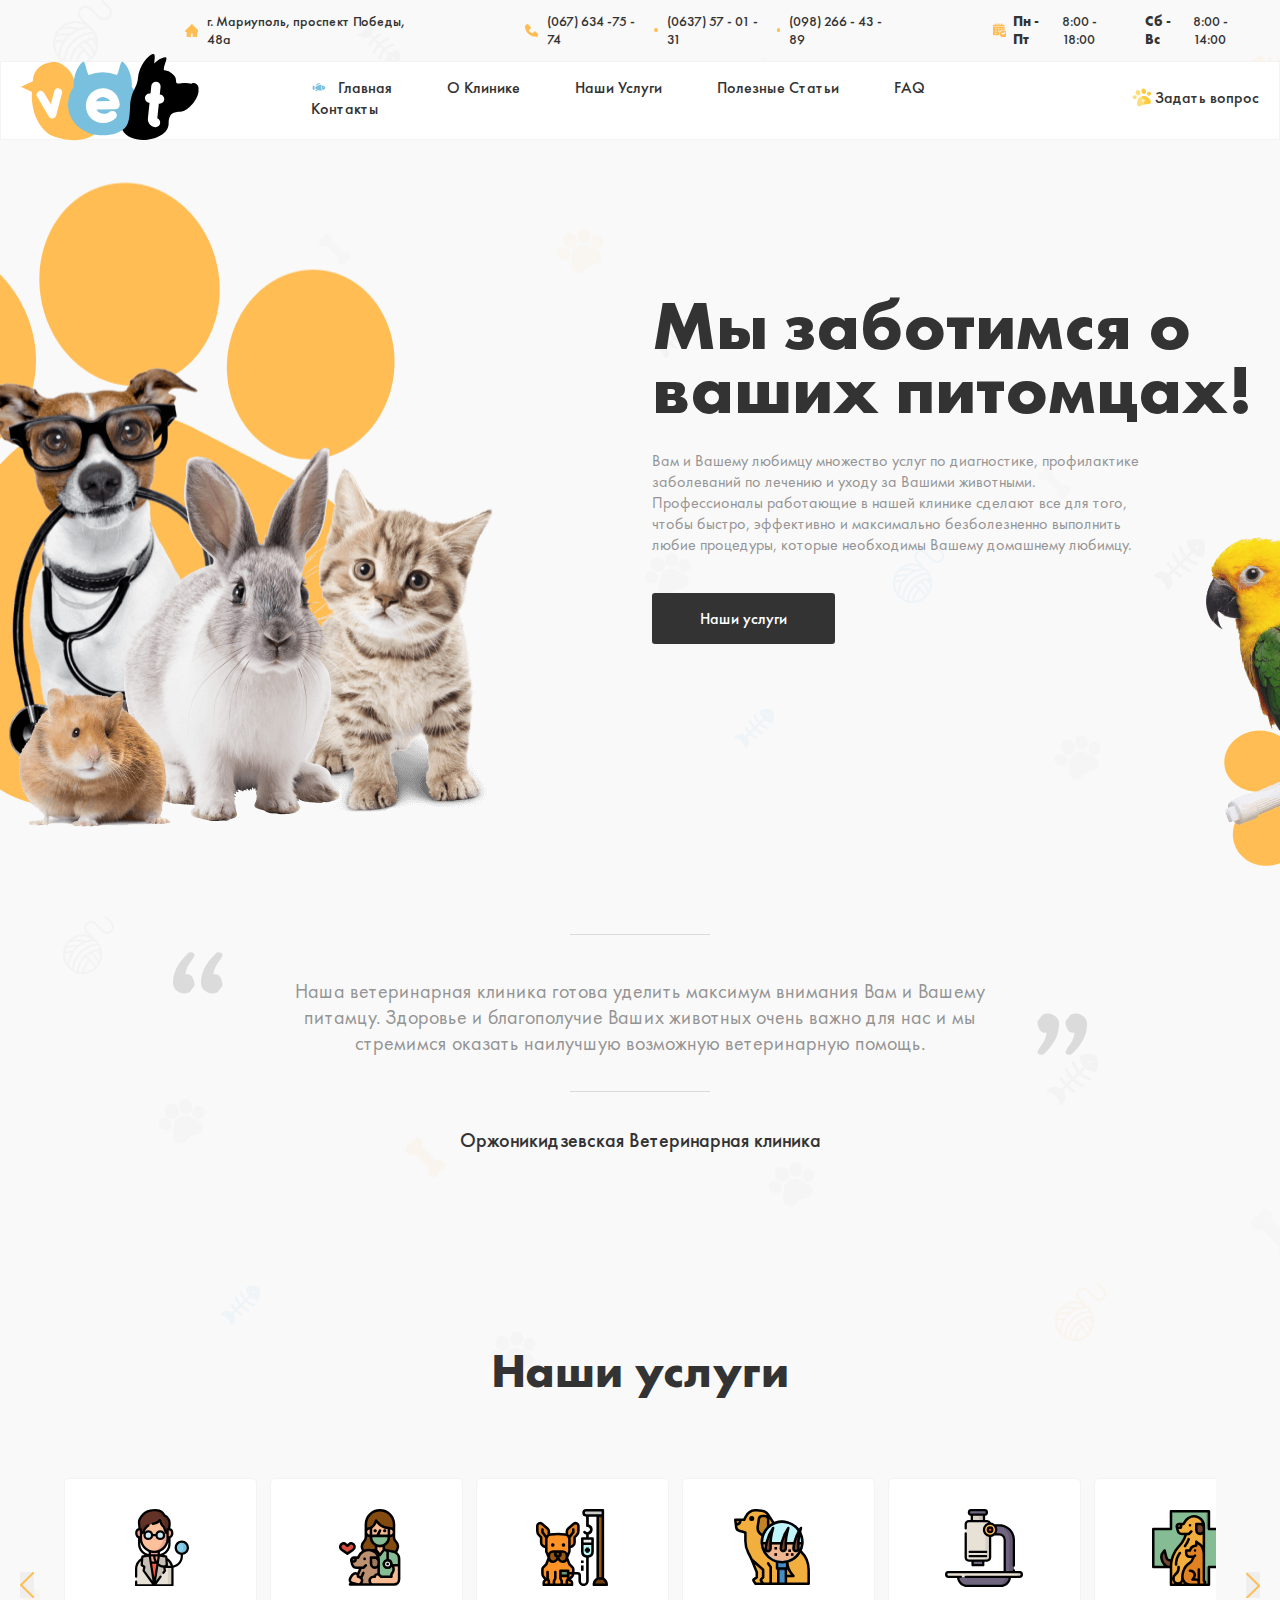
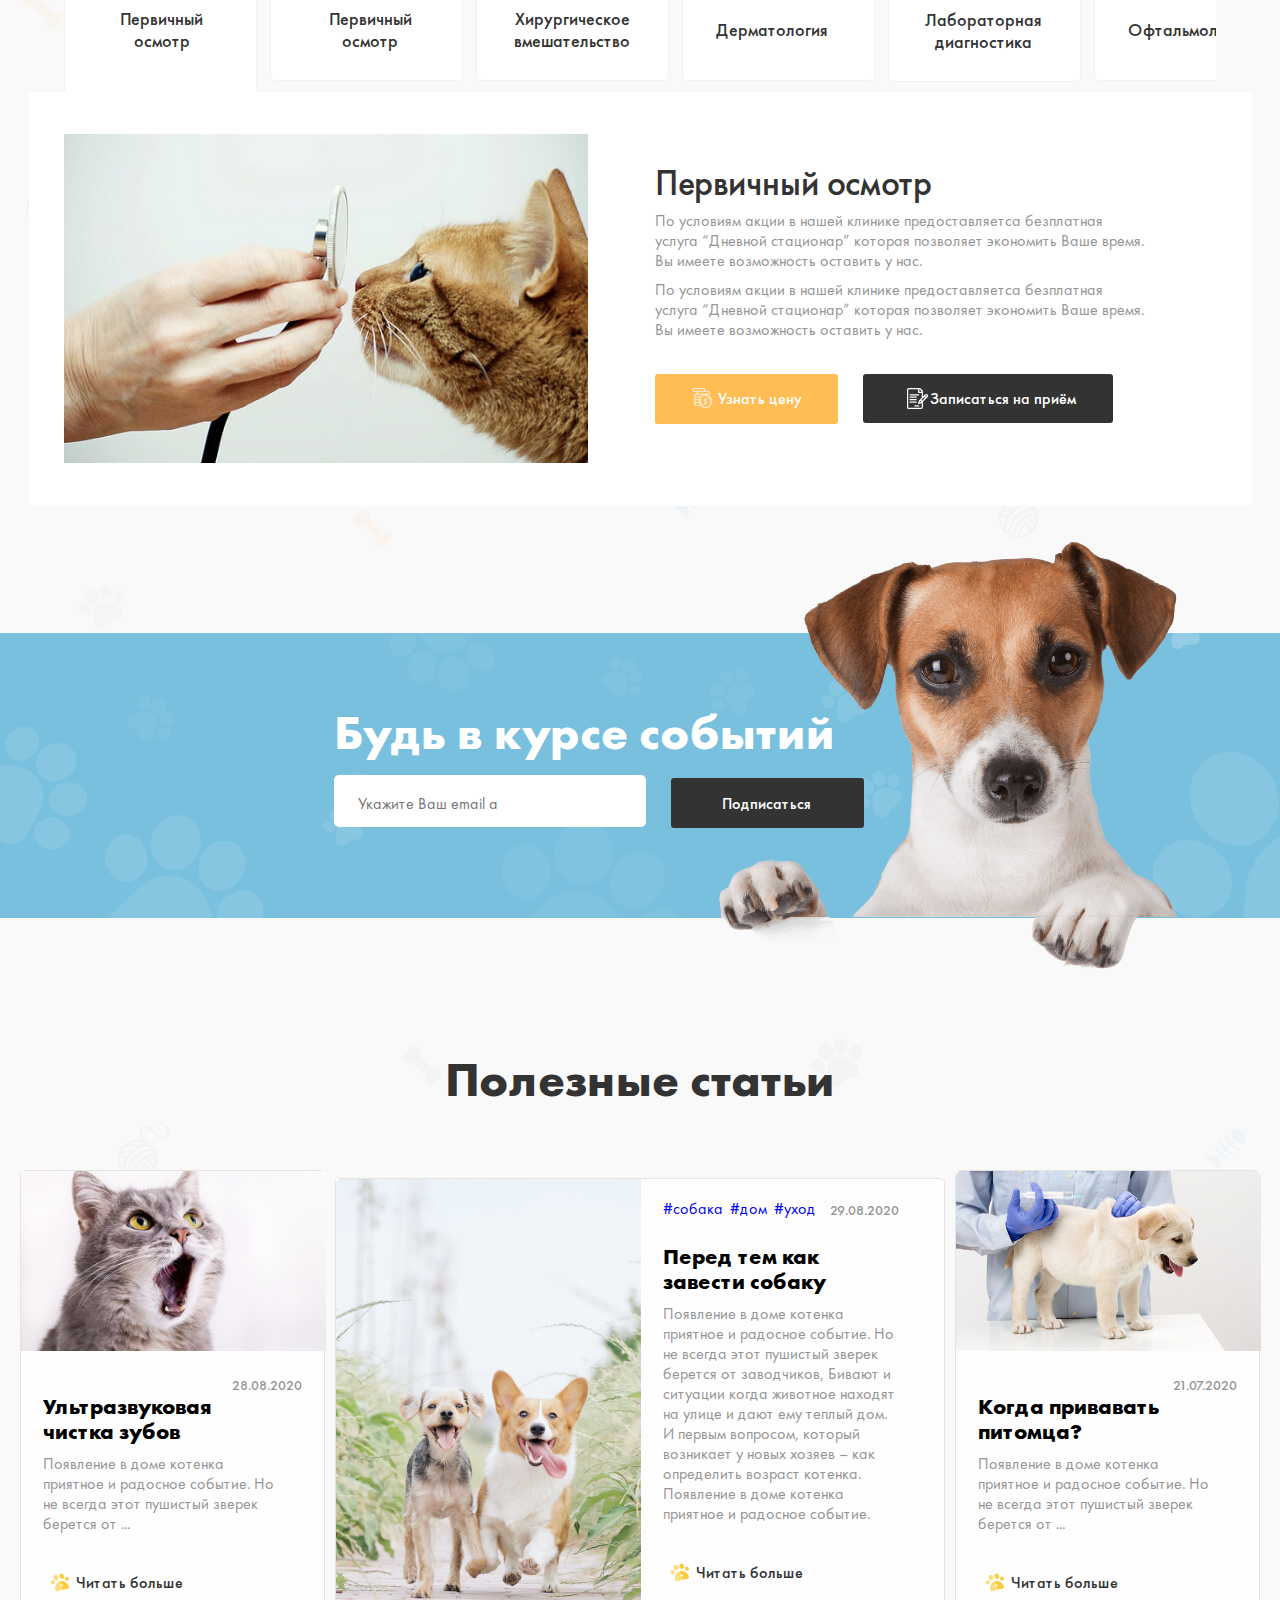
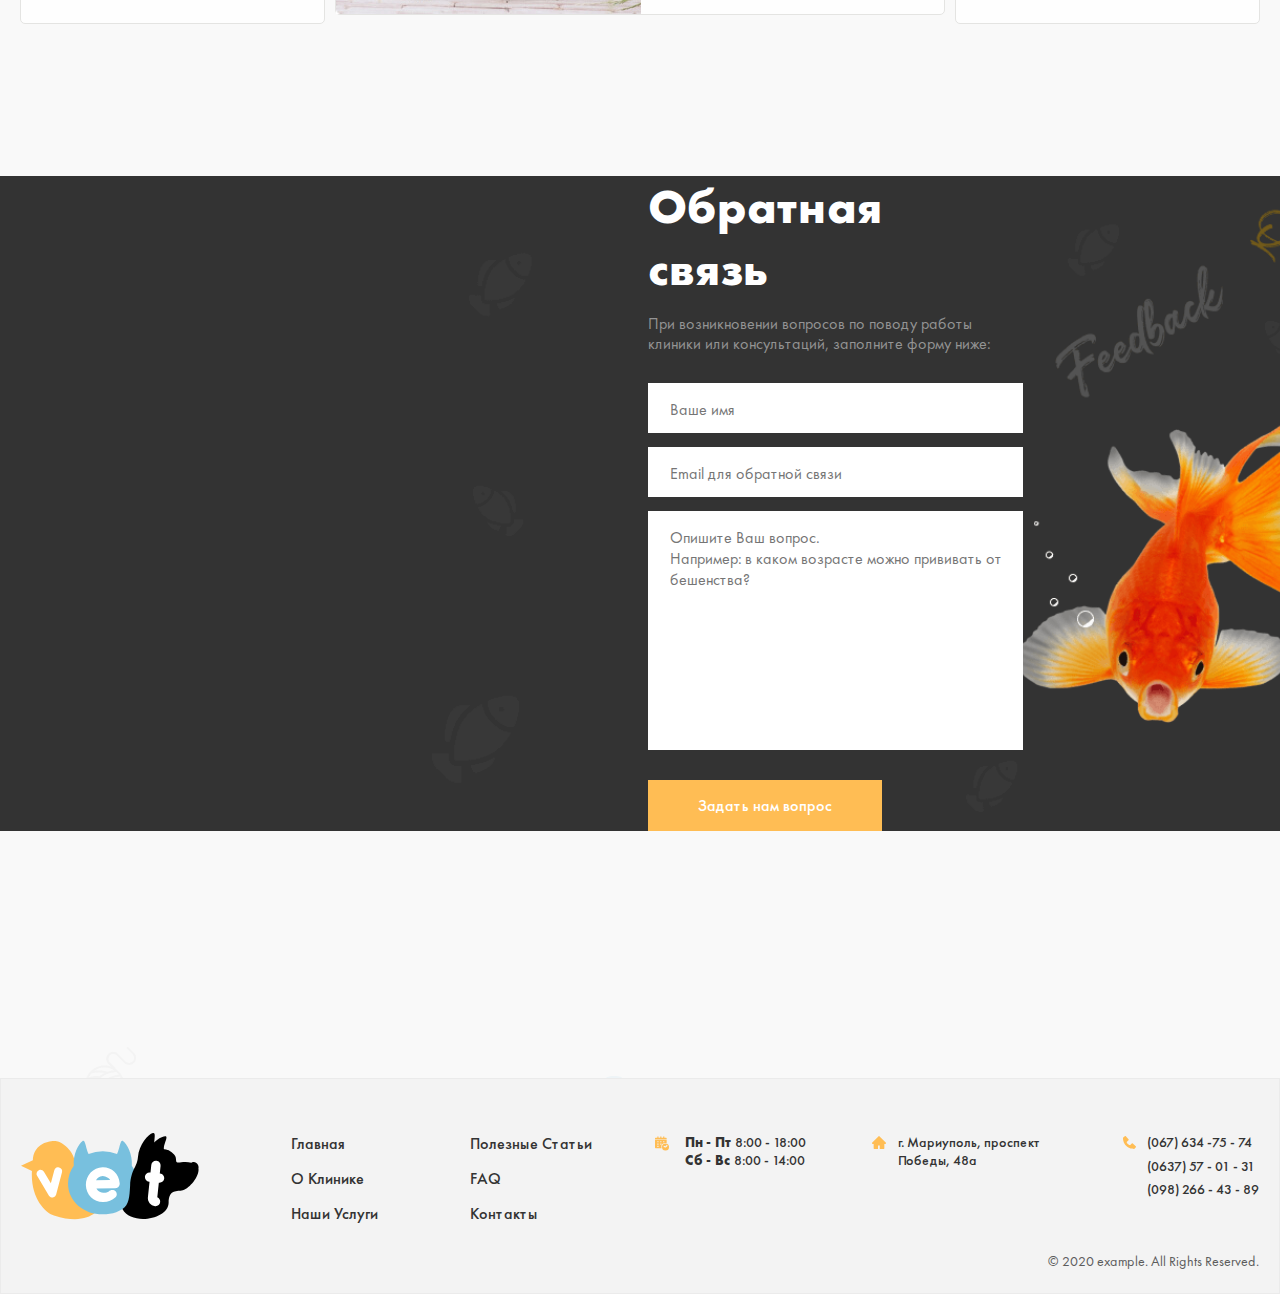
==== commit 319f058e: "Fixed bugs" ====
--- a/index.html
+++ b/index.html
@@ -6,8 +6,8 @@
   <meta name="viewport" content="width=device-width, initial-scale=1.0">
   <title>Veterinary-clinic</title>
   <!-- <link rel="stylesheet" href="./css/normalize.css"> -->
-  <link rel="stylesheet" href="./css/main.css">
-  <!-- <link rel="stylesheet" href="./css/main.min.css"> -->
+  <!-- <link rel="stylesheet" href="./css/main.css"> -->
+  <link rel="stylesheet" href="./css/main-min.css">
 </head>
 <body>
 
@@ -48,7 +48,7 @@
               <strong class="header-top__str">Пн - Пт </strong> 8:00 - 18:00
             </time>
             <time class="header-top__time" datetime="2022-08-03 14:00">
-              <strong>Сб - Вс</strong> 8:00 - 14:00</time>
+              <strong class="header-top__str">Сб - Вс</strong> 8:00 - 14:00</time>
           </div>
         </div>
       </div>
@@ -333,7 +333,7 @@
               </div>
             </div>
           </li>
-          <li class="useful__item">
+          <li class="useful__item active">
             <div class="useful__wrapper">
               <div class="useful__boxs">
                 <a href="#" class="item__links">
--- a/css/main.css
+++ b/css/main.css
@@ -1,3 +1,10 @@
+/*
+* Prefixed by https://autoprefixer.github.io
+* PostCSS: v8.4.14,
+* Autoprefixer: v10.4.7
+* Browsers: last 4 version
+*/
+
 /* VARIABLES */
 
 :root{
@@ -46,13 +53,15 @@
 *,
 *::before,
 *::after{
-  box-sizing: inherit;
+  -webkit-box-sizing: inherit;
+          box-sizing: inherit;
 }
 
 
 html{
   height: 100%;
-  box-sizing: border-box;
+  -webkit-box-sizing: border-box;
+          box-sizing: border-box;
 }
 
 img{
@@ -61,8 +70,13 @@
 }
 
 body{
-  display: flex;
-  flex-direction: column;
+  display: -webkit-box;
+  display: -ms-flexbox;
+  display: flex;
+  -webkit-box-orient: vertical;
+  -webkit-box-direction: normal;
+      -ms-flex-direction: column;
+          flex-direction: column;
   height: 100%;
   margin: 0;
   padding: 0;
@@ -108,7 +122,8 @@
   padding: 0;
   border: 0;
   white-space: nowrap;
-  clip-path: inset(100%);
+  -webkit-clip-path: inset(100%);
+          clip-path: inset(100%);
   clip: rect(0 0 0 0);
   overflow: hidden;
 }
@@ -127,7 +142,9 @@
 /* STICKY-FOOTER */
 
 .site-main{
-  flex-grow: 1;
+  -webkit-box-flex: 1;
+      -ms-flex-positive: 1;
+          flex-grow: 1;
 }
 
 /* SITE-HEADER START  */
@@ -136,14 +153,24 @@
 /* .site-header {
 } */
 .header-top {
-  display: flex;
-  align-items: center;
-  justify-content: end;
+  display: -webkit-box;
+  display: -ms-flexbox;
+  display: flex;
+  -webkit-box-align: center;
+      -ms-flex-align: center;
+          align-items: center;
+  -webkit-box-pack: end;
+      -ms-flex-pack: end;
+          justify-content: end;
   padding: 12px 0;
 }
 .header-top__box {
-  display: flex;
-  align-items: center;
+  display: -webkit-box;
+  display: -ms-flexbox;
+  display: flex;
+  -webkit-box-align: center;
+      -ms-flex-align: center;
+          align-items: center;
   padding-left: 165px;
 }
 .header-top__addres {
@@ -153,8 +180,12 @@
   font-weight: 500;
   font-size: 14px;
   line-height: 18px;
-  display: flex;
-  align-items: center;
+  display: -webkit-box;
+  display: -ms-flexbox;
+  display: flex;
+  -webkit-box-align: center;
+      -ms-flex-align: center;
+          align-items: center;
   color: #333333;
 }
 .header-top__addres-link::before{
@@ -167,8 +198,12 @@
   background-image: url("../photos/header-photos/home-header.svg");
 }
 .header-top__list {
-  display: flex;
-  align-items: center;
+  display: -webkit-box;
+  display: -ms-flexbox;
+  display: flex;
+  -webkit-box-align: center;
+      -ms-flex-align: center;
+          align-items: center;
   margin-right: 98px;
 }
 .header-top__list::before{
@@ -182,8 +217,12 @@
 }
 
 .header-top__item:nth-child(2) {
-  display: flex;
-  align-items: center;
+  display: -webkit-box;
+  display: -ms-flexbox;
+  display: flex;
+  -webkit-box-align: center;
+      -ms-flex-align: center;
+          align-items: center;
   margin: 0 9px;
 }
 .header-top__item:nth-child(2)::before{
@@ -221,8 +260,12 @@
   opacity: 0.6;
 }
 .header-top__time-box {
-  display: flex;
-  align-items: center;
+  display: -webkit-box;
+  display: -ms-flexbox;
+  display: flex;
+  -webkit-box-align: center;
+      -ms-flex-align: center;
+          align-items: center;
 }
 .header-top__time-box::before{
   content: "";
@@ -237,8 +280,12 @@
   font-weight: 500;
   font-size: 14px;
   line-height: 18px;
-  display: flex;
-  align-items: center;
+  display: -webkit-box;
+  display: -ms-flexbox;
+  display: flex;
+  -webkit-box-align: center;
+      -ms-flex-align: center;
+          align-items: center;
   color: #333333;
 }
 .header-top__time:nth-child(2){
@@ -253,9 +300,15 @@
   border: 1px solid #F3F3F3;
 }
 .header-bottom__box {
-  display: flex;
-  align-items: center;
-  justify-content: space-between;
+  display: -webkit-box;
+  display: -ms-flexbox;
+  display: flex;
+  -webkit-box-align: center;
+      -ms-flex-align: center;
+          align-items: center;
+  -webkit-box-pack: justify;
+      -ms-flex-pack: justify;
+          justify-content: space-between;
 }
 .header-bottom__link-logo {
   position: absolute;
@@ -267,11 +320,16 @@
   opacity: 0.6;
 }
 .header-bottom__list {
-  display: flex;
-  align-items: center;
+  display: -webkit-box;
+  display: -ms-flexbox;
+  display: flex;
+  -webkit-box-align: center;
+      -ms-flex-align: center;
+          align-items: center;
   margin-left: 290px;
   width: 725px;
-  flex-wrap: wrap;
+  -ms-flex-wrap: wrap;
+      flex-wrap: wrap;
 }
 .header-bottom__list::before{
   display: inline-block;
@@ -307,6 +365,7 @@
 .header-bottom__link {
   /* display: flex; */
   /* align-items: center; */
+  position: relative;
   font-weight: 500;
   font-size: 16px;
   line-height: 21px;
@@ -329,7 +388,8 @@
   background-image: url("../photos/header-photos/pet-header.svg");
   display: inline-block;
   background-size: 23px 21px;
-  
+  position: absolute;
+  left: calc(50% - 76px);
 }
 
 
@@ -343,8 +403,13 @@
   background-repeat: no-repeat;
 }
 .hero__box {
-  display: flex;
-  flex-direction: column;
+  display: -webkit-box;
+  display: -ms-flexbox;
+  display: flex;
+  -webkit-box-orient: vertical;
+  -webkit-box-direction: normal;
+      -ms-flex-direction: column;
+          flex-direction: column;
   margin-left: auto;
   width: 608px;
 }
@@ -487,9 +552,15 @@
   color: #333333;
 }
 .service__list {
-  display: flex;
-  align-items: flex-start;
-  justify-content: space-between;
+  display: -webkit-box;
+  display: -ms-flexbox;
+  display: flex;
+  -webkit-box-align: start;
+      -ms-flex-align: start;
+          align-items: flex-start;
+  -webkit-box-pack: justify;
+      -ms-flex-pack: justify;
+          justify-content: space-between;
   overflow: hidden;
   width: 1223px;
   list-style: none;
@@ -497,8 +568,12 @@
   padding: 0;
 }
 .service__wrapper{
-  display: flex;
-  align-items: center;
+  display: -webkit-box;
+  display: -ms-flexbox;
+  display: flex;
+  -webkit-box-align: center;
+      -ms-flex-align: center;
+          align-items: center;
 }
 .service__btn{
   margin-right: 30px;
@@ -547,9 +622,16 @@
   background-image: url("../photos/right.svg");
 } */
 .service__item {
-  display: flex;
-  align-items: center;
-  flex-direction: column;
+  display: -webkit-box;
+  display: -ms-flexbox;
+  display: flex;
+  -webkit-box-align: center;
+      -ms-flex-align: center;
+          align-items: center;
+  -webkit-box-orient: vertical;
+  -webkit-box-direction: normal;
+      -ms-flex-direction: column;
+          flex-direction: column;
   width: 193px;
   background-color: #FFFFFF;
   border: 1px solid #F3F3F3;
@@ -733,9 +815,15 @@
 /* .service__wrapper {
 } */
 .service__wrappers {
-  display: flex;
-  align-items: center;
-  justify-content: space-between;
+  display: -webkit-box;
+  display: -ms-flexbox;
+  display: flex;
+  -webkit-box-align: center;
+      -ms-flex-align: center;
+          align-items: center;
+  -webkit-box-pack: justify;
+      -ms-flex-pack: justify;
+          justify-content: space-between;
   width: 1223px;
   margin-left: auto;
   margin-right: auto;
@@ -754,8 +842,14 @@
   line-height: 20px;
   /* or 56% */
   
-  display: flex;
-  align-items: center;
+  display: -webkit-box;
+  
+  display: -ms-flexbox;
+  
+  display: flex;
+  -webkit-box-align: center;
+      -ms-flex-align: center;
+          align-items: center;
   
   color: #333333;
   
@@ -843,8 +937,12 @@
   background-color: #78C0DE;
 }
 .site-article__wrapper {
-  display: flex;
-  align-items: center;
+  display: -webkit-box;
+  display: -ms-flexbox;
+  display: flex;
+  -webkit-box-align: center;
+      -ms-flex-align: center;
+          align-items: center;
   margin-left: auto;
   margin-right: auto;
   width: 613px;
@@ -858,8 +956,14 @@
   line-height: 20px;
   /* or 42% */
   
-  display: flex;
-  align-items: center;
+  display: -webkit-box;
+  
+  display: -ms-flexbox;
+  
+  display: flex;
+  -webkit-box-align: center;
+      -ms-flex-align: center;
+          align-items: center;
   
   color: #FFFFFF;
 }
@@ -902,6 +1006,14 @@
   border-radius: 5px;
   color: #333333;
 }
+.site-article__input:not(:focus):not(:-moz-placeholder-shown):invalid{
+  border: 2px solid #dc4d41;
+  color: #DC4D41; 
+}
+.site-article__input:not(:focus):not(:-ms-input-placeholder):invalid{
+  border: 2px solid #dc4d41;
+  color: #DC4D41; 
+}
 .site-article__input:not(:focus):not(:placeholder-shown):invalid{
   border: 2px solid #dc4d41;
   color: #DC4D41; 
@@ -921,9 +1033,15 @@
   color: #333333;
 }
 .useful__list {
-  display: flex;
-  align-items: center;
-  justify-content: space-between;
+  display: -webkit-box;
+  display: -ms-flexbox;
+  display: flex;
+  -webkit-box-align: center;
+      -ms-flex-align: center;
+          align-items: center;
+  -webkit-box-pack: justify;
+      -ms-flex-pack: justify;
+          justify-content: space-between;
 }
 .useful__item {
   width: 305px;
@@ -932,10 +1050,12 @@
   border-radius: 5px;
 }
 .useful__item:hover{
-  filter: drop-shadow(0px 4px 4px rgba(0, 0, 0, 0.25));;
+  -webkit-filter: drop-shadow(0px 4px 4px rgba(0, 0, 0, 0.25));
+          filter: drop-shadow(0px 4px 4px rgba(0, 0, 0, 0.25));;
 }
 .useful__item:active{
-  filter: drop-shadow(0px 4px 4px rgba(0, 0, 0, 0.25));
+  -webkit-filter: drop-shadow(0px 4px 4px rgba(0, 0, 0, 0.25));
+          filter: drop-shadow(0px 4px 4px rgba(0, 0, 0, 0.25));
 }
 
 .useful__item:nth-child(1)::before{
@@ -946,11 +1066,15 @@
   background-repeat: no-repeat;
   background-image: url("../photos/useful/cat-o.jpg");
 }
-.useful__item:nth-child(2){
+.active{
   width: 610px;
+  display: -webkit-box;
+  display: -ms-flexbox;
   display: flex; 
 }
 .useful__item:nth-child(2)::before{
+  display: -webkit-box;
+  display: -ms-flexbox;
   display: flex;
   content: "";
   /* display: inline-block; */
@@ -1011,8 +1135,12 @@
 }
 .useful__boxs {
   margin-bottom: 25px;
-  display: flex;
-  align-items: center;
+  display: -webkit-box;
+  display: -ms-flexbox;
+  display: flex;
+  -webkit-box-align: center;
+      -ms-flex-align: center;
+          align-items: center;
 }
 .item__links{
   margin-right: 7px;
@@ -1025,8 +1153,12 @@
   margin: 21px 22px 30px 22px;
 }
 .useful__time{
-  display: flex;
-  justify-content: end;
+  display: -webkit-box;
+  display: -ms-flexbox;
+  display: flex;
+  -webkit-box-pack: end;
+      -ms-flex-pack: end;
+          justify-content: end;
   font-weight: 500;
   font-size: 14px;
   line-height: 18px;
@@ -1048,8 +1180,12 @@
   background-repeat: no-repeat;
 }
 .contact__boxs{
-  display: flex;
-  align-items: center; 
+  display: -webkit-box;
+  display: -ms-flexbox;
+  display: flex;
+  -webkit-box-align: center;
+      -ms-flex-align: center;
+          align-items: center; 
 }
 /* 
 .contact__wrapper {
@@ -1089,8 +1225,12 @@
   line-height: 21px;
   /* identical to box height */
   resize: none;
-  display: flex;
-  align-items: center;
+  display: -webkit-box;
+  display: -ms-flexbox;
+  display: flex;
+  -webkit-box-align: center;
+      -ms-flex-align: center;
+          align-items: center;
   
   color: #949494;
   border: transparent;
@@ -1121,8 +1261,12 @@
   border: 1px solid #EBEBEB;
 }
 .site-footer__wrapper {
-  display: flex;
-  justify-content: space-between;
+  display: -webkit-box;
+  display: -ms-flexbox;
+  display: flex;
+  -webkit-box-pack: justify;
+      -ms-flex-pack: justify;
+          justify-content: space-between;
 }
 /* .site-footer__link-logo {
 } */
@@ -1179,8 +1323,12 @@
 .site-footer__addres { 
   width: 157px;
   position: relative;
-  display: flex;
-  align-items: flex-start;
+  display: -webkit-box;
+  display: -ms-flexbox;
+  display: flex;
+  -webkit-box-align: start;
+      -ms-flex-align: start;
+          align-items: flex-start;
 }
 .site-footer__addres:before{
   position: absolute;
@@ -1240,8 +1388,12 @@
 }
 .site-footer__minibox {
   margin-top: 28px;
-  display: flex;
-  justify-content: end;
+  display: -webkit-box;
+  display: -ms-flexbox;
+  display: flex;
+  -webkit-box-pack: end;
+      -ms-flex-pack: end;
+          justify-content: end;
   
   font-weight: 400;
   font-size: 14px;
@@ -1249,7 +1401,9 @@
   /* identical to box height */
   
   display: flex;
-  align-items: center;
+  -webkit-box-align: center;
+      -ms-flex-align: center;
+          align-items: center;
   text-align: right;
   
   color: #5C5C5C;
@@ -1261,3 +1415,17 @@
 .site-footer__logo:active{
   opacity: 0.6;
 }
+.example {
+    display: -ms-grid;
+    display: grid;
+    -webkit-transition: all .5s;
+    -o-transition: all .5s;
+    transition: all .5s;
+    -webkit-user-select: none;
+       -moz-user-select: none;
+        -ms-user-select: none;
+            user-select: none;
+    background: -webkit-gradient(linear, left top, left bottom, from(white), to(black));
+    background: -o-linear-gradient(top, white, black);
+    background: linear-gradient(to bottom, white, black);
+}--- a/css/main-min.css
+++ b/css/main-min.css
@@ -0,0 +1,2 @@
+/*! normalize.css v8.0.1 | MIT License | github.com/necolas/normalize.css */button,hr,input{overflow:visible}progress,sub,sup{vertical-align:baseline}[type=checkbox],[type=radio],legend{box-sizing:border-box;padding:0}html{line-height:1.15;-webkit-text-size-adjust:100%}body{margin:0}details,main{display:block}h1{font-size:2em;margin:.67em 0}hr{box-sizing:content-box;height:0}code,kbd,pre,samp{font-family:monospace,monospace;font-size:1em}a{background-color:transparent}abbr[title]{border-bottom:none;text-decoration:underline;text-decoration:underline dotted}b,strong{font-weight:bolder}small{font-size:80%}sub,sup{font-size:75%;line-height:0;position:relative}sub{bottom:-.25em}sup{top:-.5em}img{border-style:none}button,input,optgroup,select,textarea{font-family:inherit;font-size:100%;line-height:1.15;margin:0}button,select{text-transform:none}[type=button],[type=reset],[type=submit],button{-webkit-appearance:button}[type=button]::-moz-focus-inner,[type=reset]::-moz-focus-inner,[type=submit]::-moz-focus-inner,button::-moz-focus-inner{border-style:none;padding:0}[type=button]:-moz-focusring,[type=reset]:-moz-focusring,[type=submit]:-moz-focusring,button:-moz-focusring{outline:ButtonText dotted 1px}fieldset{padding:.35em .75em .625em}legend{color:inherit;display:table;max-width:100%;white-space:normal}textarea{overflow:auto}[type=number]::-webkit-inner-spin-button,[type=number]::-webkit-outer-spin-button{height:auto}[type=search]{-webkit-appearance:textfield;outline-offset:-2px}[type=search]::-webkit-search-decoration{-webkit-appearance:none}::-webkit-file-upload-button{-webkit-appearance:button;font:inherit}summary{display:list-item}[hidden],template{display:none}
+.header-top,body{display:-webkit-box;display:-ms-flexbox}body,html{height:100%}body,h1,h2,h3,h4,h5,h6,li,p,ul{margin:0}body,ul{padding:0}.header-top__addres-link::before,.header-top__list::before{display:inline-block;background-repeat:no-repeat;margin-right:9px;height:13px;content:""}.header-top__addres-link,.header-top__link,.header-top__time{font-weight:500;font-size:14px;line-height:18px}.header-bottom__item-link:hover,.header-bottom__link:hover{border-bottom:4px solid #ffbd54}.hero__box,.service__item,body{-webkit-box-orient:vertical;-webkit-box-direction:normal}.service__list,ol,ul{list-style:none}:root{--main-text-color:#fff;--main-bg-color:#fff;--main-font-size:16px;--main-font-weight:400;--main-line-height:1.5}@font-face{font-family:FuturePT;font-display:swap;font-weight:300;src:url("../fonts/FuturaPT-Light.woff"),url("../fonts/FuturaPT-Light.woff2")}@font-face{font-family:FuturePT;font-display:swap;font-weight:400;src:url("../fonts/FuturaPT-Book.woff"),url("../fonts/FuturaPT-Book.woff2")}@font-face{font-family:FuturePT;font-display:swap;font-weight:500;src:url("../fonts/FuturaPT-Medium.woff"),url("../fonts/FuturaPT-Medium.woff2")}@font-face{font-family:FuturePT;font-display:swap;font-weight:700;src:url("../fonts/FuturaPT-Bold.woff"),url("../fonts/FuturaPT-Bold.woff2")}*,::after,::before{-webkit-box-sizing:inherit;box-sizing:inherit}html{-webkit-box-sizing:border-box;box-sizing:border-box}img{height:auto;display:block}body{display:flex;-ms-flex-direction:column;flex-direction:column;font-family:FuturePT,Arial,sans-serif;font-weight:400;background-image:url("../photos/bg.png");background-color:#f9f9f9}address{font-style:normal}a{text-decoration:none}.visually-hidden{position:absolute;width:1px;height:1px;margin:-1px;padding:0;border:0;white-space:nowrap;-webkit-clip-path:inset(100%);clip-path:inset(100%);clip:rect(0 0 0 0);overflow:hidden}.container{max-width:1350px;margin-right:auto;margin-left:auto;padding-right:20px;padding-left:20px}.site-main{-webkit-box-flex:1;-ms-flex-positive:1;flex-grow:1}.header-top{display:flex;-webkit-box-align:center;-ms-flex-align:center;align-items:center;-webkit-box-pack:end;-ms-flex-pack:end;justify-content:end;padding:12px 0}.header-top__box{display:-webkit-box;display:-ms-flexbox;display:flex;-webkit-box-align:center;-ms-flex-align:center;align-items:center;padding-left:165px}.header-top__addres{margin-right:106px}.header-top__addres-link{display:-webkit-box;display:-ms-flexbox;display:flex;-webkit-box-align:center;-ms-flex-align:center;align-items:center;color:#333}.header-top__addres-link::before{width:14px;background-image:url("../photos/header-photos/home-header.svg")}.header-top__list{display:-webkit-box;display:-ms-flexbox;display:flex;-webkit-box-align:center;-ms-flex-align:center;align-items:center;margin-right:98px}.header-top__list::before{width:13px;background-image:url("../photos/header-photos/phone-header.svg")}.header-top__item:nth-child(2){display:-webkit-box;display:-ms-flexbox;display:flex;-webkit-box-align:center;-ms-flex-align:center;align-items:center;margin:0 9px}.header-top__item:nth-child(2)::before{display:inline-block;content:"";margin-right:9px;width:4px;height:4px;border-radius:50%;background:#ffbd54}.header-top__item:nth-child(2)::after{display:inline-block;content:"";margin-left:9px;width:4px;height:4px;border-radius:50%;background:#ffbd54}.about__box::after,.about__box::before,.hero{background-repeat:no-repeat}.header-top__str{margin-right:5px}.header-top__link{color:#333}.header-top__link:hover{color:#ffbd54}.header-top__link:active,.site-footer__tel-link:active{color:#333;opacity:.6}.contact__boxs,.header-top__time-box,.service__wrapper{display:-webkit-box;display:-ms-flexbox;display:flex;-webkit-box-align:center;-ms-flex-align:center;align-items:center}.header-top__time-box::before{content:"";width:14px;height:14px;display:inline-block;margin-right:7px;background-image:url("../photos/header-photos/data-header.svg");background-repeat:no-repeat}.header-top__time{display:-webkit-box;display:-ms-flexbox;display:flex;-webkit-box-align:center;-ms-flex-align:center;align-items:center;color:#333}.header-top__time:nth-child(2){margin-left:17px}.header-bottom{padding:15px 0 20px;background-color:#fff;border:1px solid #f3f3f3}.header-bottom__item-link,.header-bottom__link{font-weight:500;font-size:16px;line-height:21px;padding-bottom:19.1px;color:#333}.header-bottom__box,.useful__list{display:-webkit-box;display:-ms-flexbox;display:flex;-webkit-box-align:center;-ms-flex-align:center;align-items:center;-webkit-box-pack:justify;-ms-flex-pack:justify;justify-content:space-between}.header-bottom__link-logo{position:absolute}.header-bottom__logo:hover{opacity:.8}.header-bottom__item-link:active,.header-bottom__link:active,.header-bottom__logo:active,.hero__link:active,.service__btn:active,.service__btns:active{opacity:.6}.header-bottom__list{display:-webkit-box;display:-ms-flexbox;display:flex;-webkit-box-align:center;-ms-flex-align:center;align-items:center;margin-left:290px;width:725px;-ms-flex-wrap:wrap;flex-wrap:wrap}.hero__box,.service__list{display:-webkit-box;display:-ms-flexbox}.header-bottom__list::before{display:inline-block;content:"";margin-right:12px;width:15px;height:15px;background-image:url("../photos/header-photos/fish-header.svg");background-size:15px}.header-bottom__item{margin-right:55px}.header-bottom__item:nth-child(6){margin-right:0}.header-bottom__link{position:relative;text-align:right;border-bottom:4px solid transparent}.header-bottom__link::before{margin-right:5px;content:"";width:23px;height:21px;background-image:url("../photos/header-photos/pet-header.svg");display:inline-block;background-size:23px 21px;position:absolute;left:calc(50% - 76px)}.hero{padding-top:153px;padding-bottom:290px;background-image:url("../photos/hiro-photos/animals.png"),url("../photos/hiro-photos/parrot.png");background-position:calc(50% - 550px) calc(50% - 70px),calc(50% + 710px) calc(50% + 215px)}.hero__box{display:flex;-ms-flex-direction:column;flex-direction:column;margin-left:auto;width:608px}.hero__heading{margin-bottom:29px;font-weight:700;font-size:70px;line-height:64px;color:#333}.hero__boxs{width:495px}.hero__text{margin-bottom:38px;font-weight:400;font-size:16px;line-height:21px;color:#949494}.hero__link,.hero__link:hover{font-weight:500;font-size:16px;line-height:21px;border-radius:3px}.hero__link{display:inline-block;padding:15px 48px;color:#fff;background:#333}.about__bq,.about__heading{font-size:20px;line-height:26px;text-align:center}.hero__link:hover{color:#333;background-color:#ffbd54}.about__box{position:relative;width:838px;margin-left:auto;margin-right:auto}.about__box::before{position:absolute;top:calc(50% - 61px);left:calc(50% - 467px);content:"";display:inline-block;width:51px;height:45px;background-image:url("../photos/“.svg")}.about__box::after{position:absolute;top:calc(50% + 0px);left:calc(50% + 397px);content:"";display:inline-block;width:142px;height:78px;background-image:url("../photos/“\ bottom.svg")}.about__bq::after,.about__bq::before{content:"";display:block;margin-left:auto;margin-right:auto;width:140px;height:1px;background-color:#dbdbdb}.about__bq{width:753px;margin:0 auto 35px;font-weight:400;color:#949494}.about__bq::before{margin-bottom:43px}.about__bq::after{margin-top:35px}.service__item:first-child::before,.service__item:nth-child(2)::before,.service__item:nth-child(3)::before{margin-bottom:22px;height:77px;display:block;content:""}.service__btn:hover,.service__btns:hover,.service__item{background-color:#fff}.about__heading{font-weight:500;color:#333}.service{padding:191px 0 127px}.service__heading{margin-bottom:80px;font-weight:700;font-size:48px;line-height:54px;text-align:center;color:#333}.service__list{display:flex;-webkit-box-align:start;-ms-flex-align:start;align-items:flex-start;-webkit-box-pack:justify;-ms-flex-pack:justify;justify-content:space-between;overflow:hidden;width:1223px;margin:0;padding:0}.service__item,.service__wrappers{display:-webkit-box;display:-ms-flexbox;-webkit-box-align:center}.service__btn,.service__btns{width:14px;height:26px;border:none;background-repeat:no-repeat}.service__btn{margin-right:30px;background-image:url("../photos/left.svg")}.service__btns{margin-left:30px;background-image:url("../photos/right.svg")}.service__item{display:flex;-ms-flex-align:center;align-items:center;-ms-flex-direction:column;flex-direction:column;width:193px;border:1px solid #f3f3f3;border-radius:5px;margin-right:13px}.service__item:hover,.site-footer__logo:hover{opacity:.8}.service__item:active,.service__link--black:active,.service__link--yelow:active,.site-article__btn:active,.site-footer__logo:active{opacity:.6}.service__item:first-child{padding:30px 68px 40px 71px;border-bottom:none;border-bottom-left-radius:0;border-bottom-right-radius:0}.service__item:first-child::before{width:54px;background-image:url("../photos/service-photos/doctor-service.svg")}.service__item:nth-child(2){padding:30px 66px 28px 74px}.service__item:nth-child(2)::before{width:62px;background-image:url("../photos/service-photos/doctor-girl-service.svg")}.service__item:nth-child(3){padding:30px 60px 28px}.service__item:nth-child(3)::before{width:72px;background-image:url("../photos/service-photos/dog-service.svg")}.service__item:nth-child(4){padding:30px 65px 39px 52px}.service__item:nth-child(4)::before{display:block;margin-bottom:34px;width:76px;height:76px;content:"";background-image:url("../photos/service-photos/dog-jb.svg")}.service__item:nth-child(5){padding:30px 58px 28px 57px}.service__item:nth-child(5)::before{display:block;margin-bottom:22px;width:78px;height:78px;content:"";background-image:url("../photos/service-photos/kaledoskop-service.svg")}.service__item:nth-child(6){padding:31px 59px 39px 58px}.service__item:nth-child(6)::before{display:block;margin-bottom:33px;width:76px;height:76px;content:"";background-image:url("../photos/service-photos/dogs.svg")}.service__item:nth-child(7){padding:31px 64px 28px 52px}.service__item:nth-child(7)::before{display:block;margin-bottom:21px;width:77px;height:77px;content:"";background-image:url("../photos/service-photos/dog-skelet.svg")}.service__item:nth-child(8){padding:30px 67px 39px 86px}.service__item:nth-child(8)::before{display:block;margin-bottom:22px;width:40px;height:77px;content:"";background-image:url("../photos/service-photos/ukol.svg")}.service__item:nth-child(9){padding:29px 53px 28px}.service__item:nth-child(9)::before{display:block;margin-bottom:22px;width:87px;height:78px;content:"";background-image:url("../photos/service-photos/data-service.svg")}.service__item:nth-child(10){padding:31px 63px 39px 62px}.service__item:nth-child(10)::before{display:block;margin-bottom:22px;width:68px;height:76px;content:"";background-image:url("../photos/service-photos/apteka.svg")}.service__item:nth-child(11){padding:30px 55px 39px 60px}.service__item:nth-child(11)::before{display:block;margin-bottom:22px;width:78px;height:78px;content:"";background-image:url("../photos/service-photos/dush-apt.svg")}.service__item:nth-child(12){padding:30px 57px 39px 59px}.service__item:nth-child(12)::before{display:block;margin-bottom:22px;width:77px;height:77px;content:"";background-image:url("../photos/service-photos/+.svg")}.site-footer__item:nth-child(3),.site-footer__tel-item:nth-child(3){margin-bottom:0}.service__item-heading{font-weight:500;font-size:18px;line-height:22px;text-align:center;color:#333}.service__wrappers{display:flex;-ms-flex-align:center;align-items:center;-webkit-box-pack:justify;-ms-flex-pack:justify;justify-content:space-between;width:1223px;margin-left:auto;margin-right:auto;padding:42px 105px 43px 35px;background:#fff;border-radius:0 5px 5px}.service__box{width:492px;margin-left:auto}.service__box-heading{margin-bottom:18px;font-weight:500;font-size:36px;line-height:20px;display:-webkit-box;display:-ms-flexbox;display:flex;-webkit-box-align:center;-ms-flex-align:center;align-items:center;color:#333}.service__text,.service__texts{font-weight:400;line-height:20px;color:#949494;font-size:16px}.service__text{margin-bottom:9px}.service__texts{margin-bottom:34px}.service__link{display:inline-block;font-weight:500;font-size:16px;line-height:21px;color:#fff}.site-article__heading,.site-article__wrapper{display:-webkit-box;display:-ms-flexbox;-webkit-box-align:center}.service__link--yelow{position:relative;margin-right:21px;padding:14px 36px 15px 63px;background:#ffbd54;border-radius:3px}.service__link--yelow::before{position:absolute;left:calc(50% - 54px);content:"";width:21px;height:21px;background-size:21px;background-repeat:no-repeat;display:inline-block;background-image:url("../photos/money.svg")}.service__link--yelow:hover{color:#ffbd54;background:#333;border-radius:3px}.service__link--black{position:relative;padding:14px 37px 14px 67px;background:#333;border-radius:3px}.service__link--black:hover{color:#333;background-color:#ffbd54}.service__link--black::before{position:absolute;left:calc(50% - 81px);content:"";width:21px;height:21px;background-size:21px;background-repeat:no-repeat;display:inline-block;background-image:url("../photos/document.svg")}.site-article{position:relative;padding:90px 0;background-repeat:no-repeat;background-image:url("../photos/article-photo/article-bg-img.svg");background-color:#78c0de}.site-article__wrapper{display:flex;-ms-flex-align:center;align-items:center;margin-left:auto;margin-right:auto;width:613px}.site-article__heading{margin-bottom:32px;font-weight:700;font-size:48px;line-height:20px;display:flex;-ms-flex-align:center;align-items:center;color:#fff}.active,.useful__boxs,.useful__item:nth-child(2)::before{display:-webkit-box;display:-ms-flexbox}.site-article__btn{padding:15px 53px 14px 51px;font-weight:500;font-size:16px;line-height:21px;background-color:#333;border-radius:3px;color:#fff;border:transparent}.site-article__btn:hover{color:#333;background-color:#ffbd54}.site-article__img{position:absolute;top:calc(50% - 274.5px);right:0}.site-article__input{margin-right:21px;padding:18px 147px 12px 22px;background-color:#fff;border:2px solid transparent;border-radius:5px;outline:0}.site-article__input:focus{background:#fff;border:2px solid #ffbd54;border-radius:5px;color:#333}.site-article__input:not(:focus):not(:-moz-placeholder-shown):invalid{border:2px solid #dc4d41;color:#dc4d41}.site-article__input:not(:focus):not(:-ms-input-placeholder):invalid{border:2px solid #dc4d41;color:#dc4d41}.site-article__input:not(:focus):not(:placeholder-shown):invalid{border:2px solid #dc4d41;color:#dc4d41}.useful{padding:152px 0}.useful__heading{margin-bottom:80px;font-weight:700;font-size:48px;line-height:20px;text-align:center;color:#333}.useful__item{width:305px;background:#fefefe;border:1px solid #e4e4e2;border-radius:5px}.useful__item:active,.useful__item:hover{-webkit-filter:drop-shadow(0px 4px 4px rgba(0,0,0,0.25));filter:drop-shadow(0px 4px 4px rgba(0, 0, 0, .25))}.useful__item:first-child::before{content:"";display:inline-block;width:305px;height:180px;background-repeat:no-repeat;background-image:url("../photos/useful/cat-o.jpg")}.active{width:610px;display:flex}.useful__item:nth-child(2)::before{display:flex;content:"";width:305px;height:435px;background-repeat:no-repeat;background-image:url("../photos/useful/animals.jpg")}.useful__item:nth-child(3)::before{content:"";display:inline-block;width:305px;height:180px;background-repeat:no-repeat;background-image:url("../photos/useful/dog-osm.jpg")}.useful__box{width:236px}.useful__box-heading{margin-bottom:10px;font-weight:700;font-size:22px;line-height:25px;color:#000}.useful__box-text{margin-bottom:38px;font-weight:400;font-size:16px;line-height:20px;color:#949494}.useful__box-link{position:relative;margin-left:33px;font-weight:500;font-size:16px;line-height:21px;color:#333}.useful__box-link::before{position:absolute;left:calc(50% - 81px);content:"";width:23px;height:21px;background-size:23px 21px;background-repeat:no-repeat;display:inline-block;background-image:url("../photos/header-photos/pet-header.svg")}.site-footer__addres:before,.site-footer__box::before,.site-footer__tel-list::before{position:absolute;top:calc(50% - 43px);display:inline-block;content:"";background-repeat:no-repeat;height:16px}.useful__boxs{margin-bottom:25px;display:flex;-webkit-box-align:center;-ms-flex-align:center;align-items:center}.contact__input,.useful__time{display:-webkit-box;display:-ms-flexbox}.item__links{margin-right:7px}.item__links--dp{margin-right:auto}.useful__wrapper{margin:21px 22px 30px}.useful__time{display:flex;-webkit-box-pack:end;-ms-flex-pack:end;justify-content:end;font-weight:500;font-size:14px;line-height:18px;color:#949494}.contact{margin-bottom:247px;background-image:url("../photos/fish-bg.png");background-size:contain;background-position:calc(50% + 310px);background-color:#333;background-repeat:no-repeat}.contact__wrap{width:360px}.contact__heading{margin-bottom:14px;font-weight:700;font-size:48px;line-height:62px;color:#fff}.contact__text{margin-bottom:29px;font-weight:400;font-size:16px;line-height:20px;color:#949494}.contact__btn,.contact__input,.site-footer__item-link{font-size:16px;line-height:21px}.contact__form{width:375px}.contact__input{margin-bottom:14px;padding:16px 0 13px 22px;width:375px;font-weight:400;resize:none;display:flex;-webkit-box-align:center;-ms-flex-align:center;align-items:center;color:#949494;border:transparent}.contact__btn{margin-top:16px;font-weight:500;padding:15px 50px;color:#fff;background:#ffbd54;border-radius:0;border:transparent}.contact__map{margin-right:166px;height:652px}.site-footer{padding-top:54px;padding-bottom:23px;background:#f3f3f3;border:1px solid #ebebeb}.site-footer__wrapper{display:-webkit-box;display:-ms-flexbox;display:flex;-webkit-box-pack:justify;-ms-flex-pack:justify;justify-content:space-between}.site-footer__list,.site-footer__list--dp{margin:0;padding:0}.site-footer__item{margin-bottom:14px}.site-footer__item-link{font-weight:500;color:#333}.site-footer__item-link:hover,.site-footer__tel-link:hover{color:#ffbd54}.site-footer__item-link:active{color:#333;opacity:.7}.site-footer__box{position:relative}.site-footer__box::before{left:calc(50% - 90px);width:16px;background-image:url("../photos/header-photos/data-header.svg")}.site-footer__time{display:block;font-weight:500;font-size:14px;line-height:18px;color:#333}.site-footer__addres{width:157px;position:relative;display:-webkit-box;display:-ms-flexbox;display:flex;-webkit-box-align:start;-ms-flex-align:start;align-items:flex-start}.site-footer__addres:before{left:calc(50% - 104px);width:17px;background-image:url("../photos/header-photos/home-header.svg")}.site-footer__addres-link,.site-footer__tel-link{font-weight:500;font-size:14px;line-height:18px;color:#333}.site-footer__tel-list{position:relative;margin:0;padding:0}.site-footer__tel-list::before{left:calc(50% - 80px);width:16px;background-image:url("../photos/header-photos/phone-header.svg")}.site-footer__tel-item{margin-bottom:5px}.site-footer__minibox{margin-top:28px;display:-webkit-box;display:-ms-flexbox;display:flex;-webkit-box-pack:end;-ms-flex-pack:end;justify-content:end;font-weight:400;font-size:14px;line-height:18px;display:flex;-webkit-box-align:center;-ms-flex-align:center;align-items:center;text-align:right;color:#5c5c5c}.example{display:-ms-grid;display:grid;-webkit-transition:.5s;-o-transition:.5s;transition:.5s;-webkit-user-select:none;-moz-user-select:none;-ms-user-select:none;user-select:none;background:-webkit-gradient(linear,left top,left bottom,from(white),to(black));background:-o-linear-gradient(top,#fff,#000);background:linear-gradient(to bottom,#fff,#000)}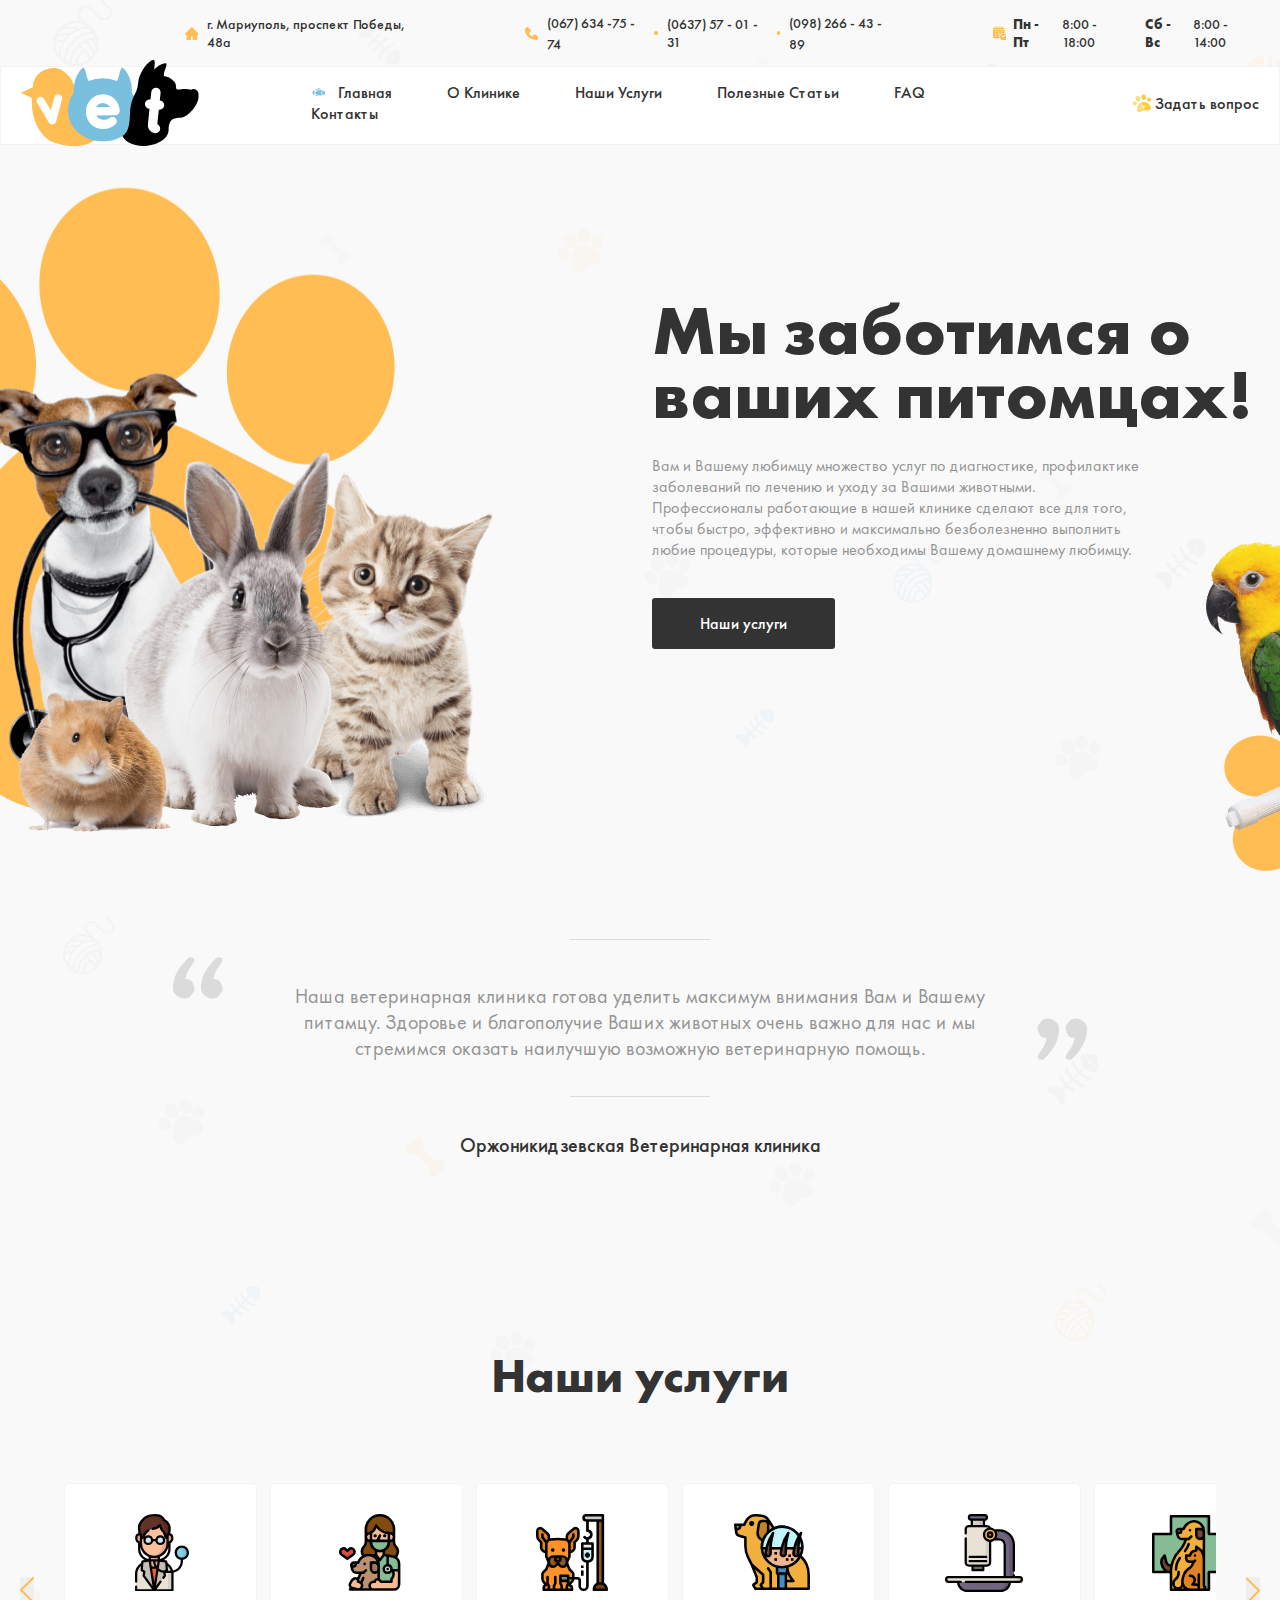
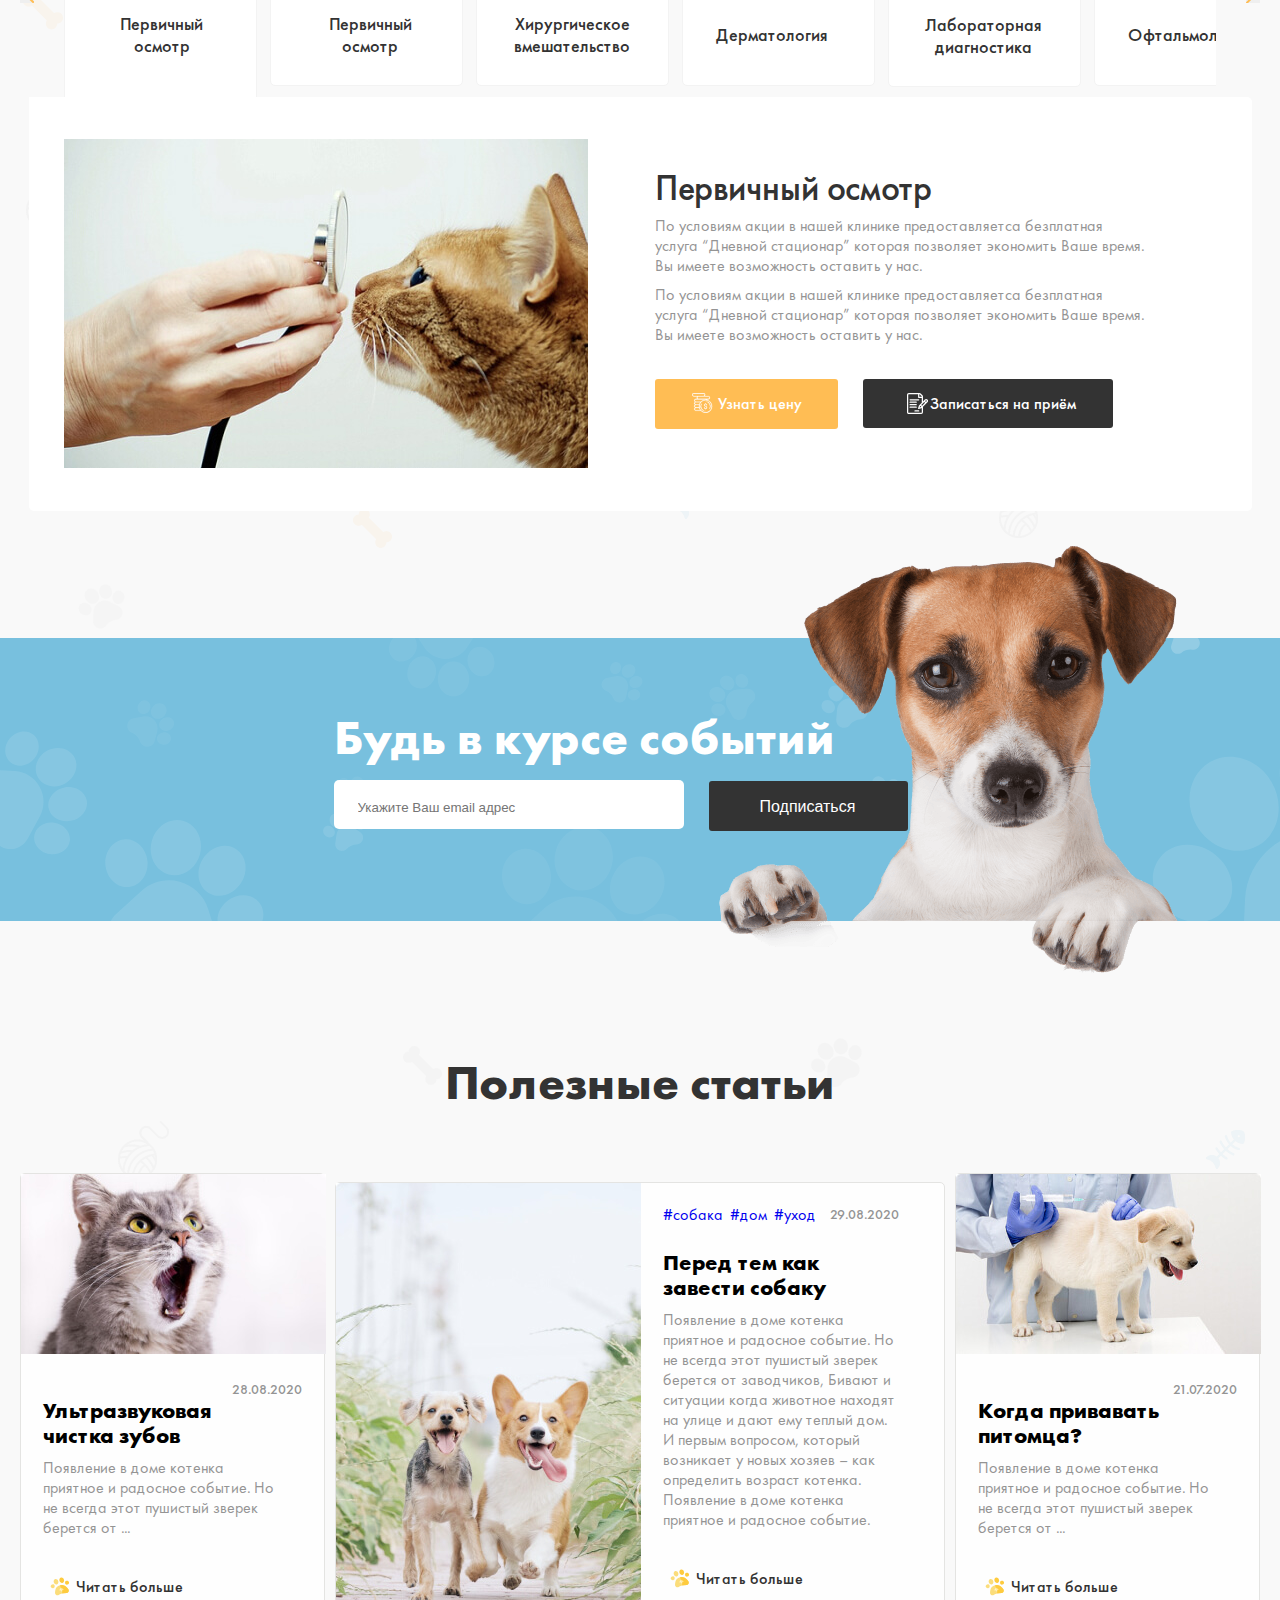
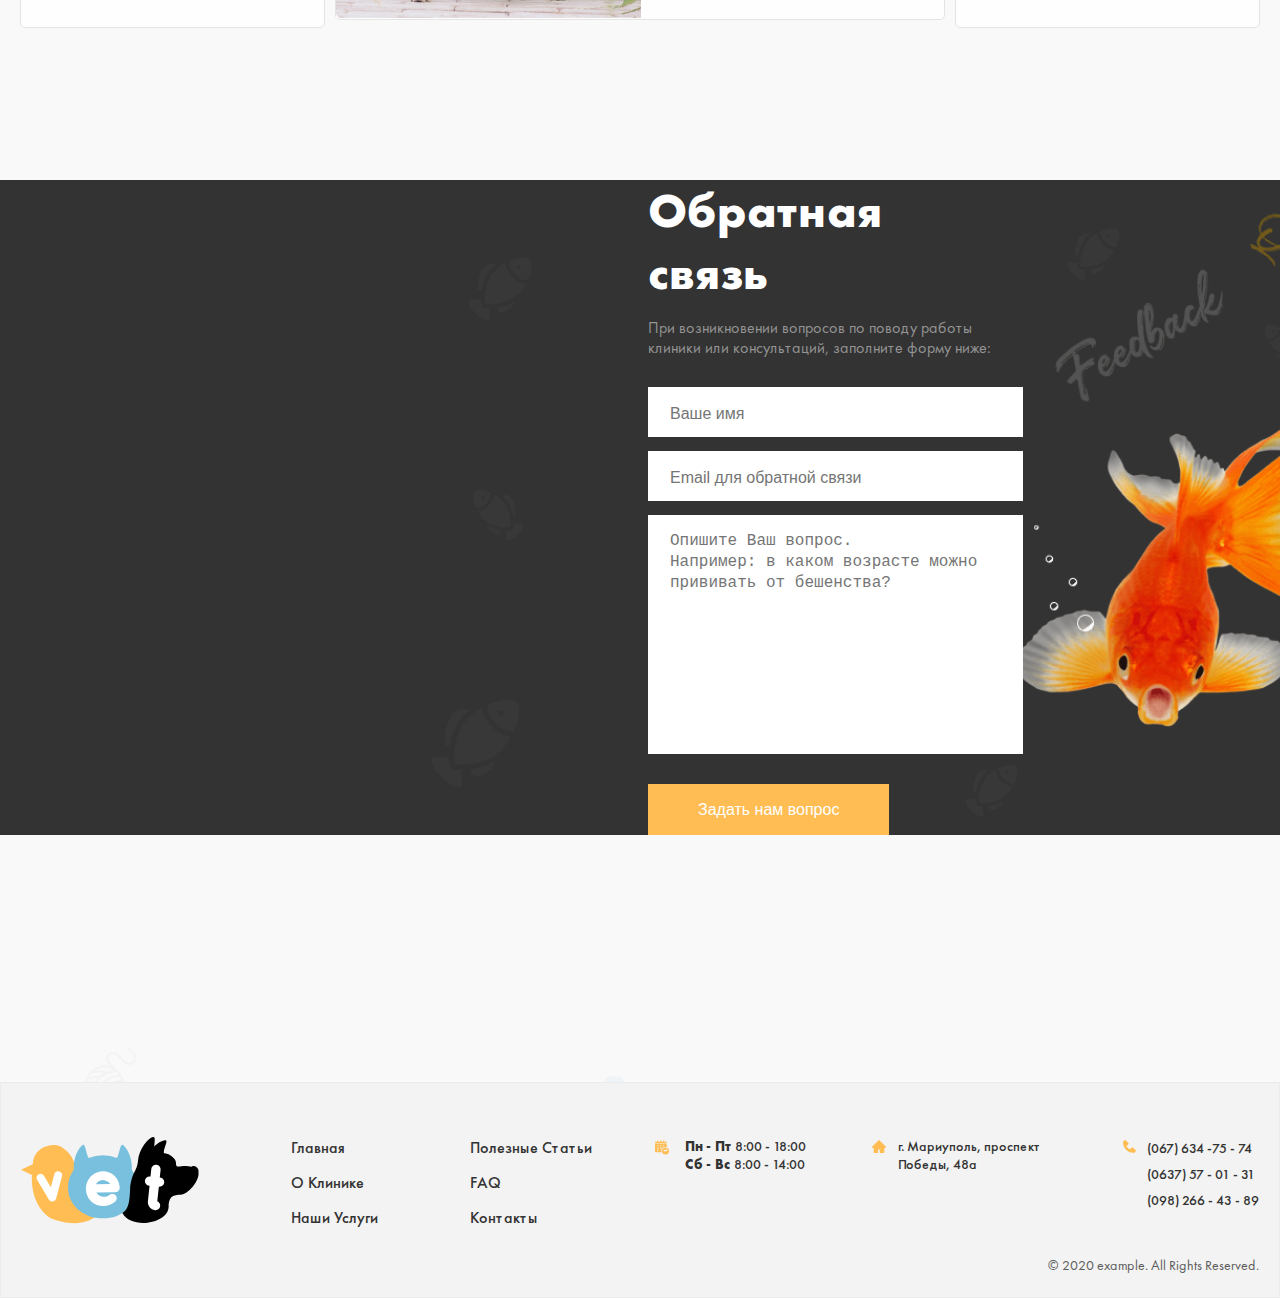
==== commit 0d31e960: "Add modal" ====
--- a/index.html
+++ b/index.html
@@ -6,18 +6,18 @@
   <meta name="viewport" content="width=device-width, initial-scale=1.0">
   <title>Veterinary-clinic</title>
   <!-- <link rel="stylesheet" href="./css/normalize.css"> -->
-  <!-- <link rel="stylesheet" href="./css/main.css"> -->
-  <link rel="stylesheet" href="./css/main-min.css">
+  <link rel="stylesheet" href="./css/main.css">
+  <!-- <link rel="stylesheet" href="./css/main-min.css"> -->
 </head>
 <body>
-
-
+  
+  
   <!-- Site header start -->
   <header class="site-header">
     <!-- Your header code here -->
-
+    
     <!-- HEADER-TOP START  -->
-
+    
     <div class="header-top">
       <div class="container">
         <div class="header-top__box">
@@ -49,463 +49,504 @@
             </time>
             <time class="header-top__time" datetime="2022-08-03 14:00">
               <strong class="header-top__str">Сб - Вс</strong> 8:00 - 14:00</time>
+            </div>
           </div>
         </div>
       </div>
-    </div>
+      
+      <!-- HEADER-TOP FINISH  -->
+      
+      <!-- HEADER-BOTTOM START  -->
+      
+      <div class="header-bottom">
+        <div class="container">
+          <div class="header-bottom__box">
+            <a href="./index.html" class="header-bottom__link-logo">
+              <img src="./photos/header-photos/vet-logo-header.svg" alt="Vet logo" class="header-bottom__logo">
+            </a>
+            <nav class="site-nav">
+              <ul class="header-bottom__list">
+                <li class="header-bottom__item">
+                  <a href="./index.html" class="header-bottom__item-link">
+                    Главная
+                  </a>
+                </li>
+                <li class="header-bottom__item">
+                  <a href="#a" class="header-bottom__item-link">
+                    О Клинике
+                  </a>
+                </li>
+                <li class="header-bottom__item">
+                  <a href="./services.html" class="header-bottom__item-link">
+                    Наши Услуги
+                  </a>
+                </li>
+                <li class="header-bottom__item">
+                  <a href="#3" class="header-bottom__item-link">
+                    Полезные Статьи
+                  </a>
+                </li>
+                <li class="header-bottom__item">
+                  <a href="#4" class="header-bottom__item-link">
+                    FAQ
+                  </a>
+                </li>
+                <li class="header-bottom__item">
+                  <a href="#5" class="header-bottom__item-link">
+                    Контакты
+                  </a>
+                </li>
+              </ul>
+            </nav>
+            <div class="header-bottom__link-box">
+              <a href="#6" class="header-bottom__link js-open-modal">
+                Задать вопрос
+              </a>
+            </div>
+          </div>
+        </div>
+      </div>
+      
+      <!-- HEADER-BOTTOM   -->
+      
+    </header>
+    <!-- Site header finish -->
+    
+    <!-- Site main start -->
+    
+    <main class="site-main">
+      
+      <!-- Hero section start -->
+      <section class="hero">
+        
+        <div class="container">
+          <div class="hero__box">
+            <h1 class="hero__heading">
+              Мы заботимся о <span class="hero__minibox">
+                ваших питомцах!
+              </span>
+            </h1>
+            <div class="hero__boxs">
+              <p class="hero__text">
+                Вам и Вашему любимцу множество услуг по диагностике, профилактике заболеваний по лечению и уходу за Вашими животными. Профессионалы работающие в нашей клинике сделают все для того, чтобы быстро, эффективно и максимально безболезненно выполнить любие процедуры, которые необходимы Вашему домашнему любимцу.
+              </p>
+              <a href="service.html" class="hero__link">
+                Наши услуги
+              </a>
+            </div>
+          </div>
+        </div>
+        <!-- Your hero section code here -->
+      </section>
+      <!-- Hero section finish -->
+      
+      <!-- About sectio start  -->
+      
+      <section id="a" class="about">
+        <div class="container">
+          <h2 class="visually-hidden">
+            Ветеранария клиника
+          </h2>
+          <div class="about__box">
+            <blockquote class="about__bq">
+              Наша ветеринарная клиника готова уделить максимум внимания Вам и Вашему питамцу. Здоровье и благополучие Ваших животных очень важно для нас и мы стремимся оказать наилучшую возможную ветеринарную помощь.
+            </blockquote>
+          </div>
+          <h3 class="about__heading">
+            Оржоникидзевская Ветеринарная клиника
+          </h3>
+        </div>
+      </section>
+      
+      <!-- Service section start  -->
+      
+      <section class="service">
+        <div class="container">
+          <h2 class="service__heading">
+            Наши услуги
+          </h2>
+          <div class="service__wrapper">
+            <button class="service__btn">
+            </button>
+            <ol class="service__list">
+              <li class="service__item">
+                <a href="#" class="service__item-link">
+                  <h3 class="service__item-heading">
+                    Первичный осмотр
+                  </h3>
+                </a>
+              </li>
+              <li class="service__item">
+                <a href="#" class="service__item-link">
+                  <h3 class="service__item-heading">
+                    Первичный осмотр
+                  </h3>
+                </a>
+              </li>
+              <li class="service__item">
+                <a href="#" class="service__item-link">
+                  <h3 class="service__item-heading">
+                    Хирургическое вмешательство
+                  </h3>
+                </a>
+              </li>
+              <li class="service__item">
+                <a href="#" class="service__item-link">
+                  <h3 class="service__item-heading">
+                    Дерматология
+                  </h3>
+                </a>
+              </li>
+              <li class="service__item">
+                <a href="#" class="service__item-link">
+                  <h3 class="service__item-heading">
+                    Лабораторная диагностика
+                  </h3>
+                </a>
+              </li>
+              <li class="service__item">
+                <a href="#" class="service__item-link">
+                  <h3 class="service__item-heading">
+                    Офтальмология
+                  </h3>
+                </a>
+              </li>
+              <li class="service__item">
+                <a href="#" class="service__item-link">
+                  <h3 class="service__item-heading">
+                    УЗИ диагностика
+                  </h3>
+                </a>
+              </li>
+              <li class="service__item">
+                <a href="#" class="service__item-link">
+                  <h3 class="service__item-heading">
+                    Чипирование
+                  </h3>
+                </a>
+              </li>
+              <li class="service__item">
+                <a href="#" class="service__item-link">
+                  <h3 class="service__item-heading">
+                    Международные паспорта
+                  </h3>
+                </a>
+              </li>
+              <li class="service__item">
+                <a href="#" class="service__item-link">
+                  <h3 class="service__item-heading">
+                    Вакцинация
+                  </h3>
+                </a>
+              </li>
+              <li class="service__item">
+                <a href="#" class="service__item-link">
+                  <h3 class="service__item-heading">
+                    Стоматология
+                  </h3>
+                </a>
+              </li>
+              <li class="service__item">
+                <a href="#" class="service__item-link">
+                  <h3 class="service__item-heading">
+                    Вызов на дом
+                  </h3>
+                </a>
+              </li>
+            </ol>
+            <button class="service__btns">
+            </button>
+          </div>
+          <div class="service__wrappers">
+            <img src="./photos/service-photos/cat-osm.jpg" width="524" height="329" alt="Cat" class="service__img">
+            <div class="service__box">
+              <h4 class="service__box-heading">
+                Первичный осмотр
+              </h4>
+              <p class="service__text">
+                По условиям акции в нашей клинике предоставляетса безплатная услуга “Дневной стационар” которая позволяет экономить Ваше время. Вы имеете возможность оставить у нас.
+              </p>
+              <p class="service__texts">
+                По условиям акции в нашей клинике предоставляетса безплатная услуга “Дневной стационар” которая позволяет экономить Ваше время. Вы имеете возможность оставить у нас.
+              </p>
+              <a href="#" class="service__link service__link--yelow">
+                Узнать цену
+              </a>
+              <a href="#" class="service__link service__link--black">
+                Записаться на приём
+              </a>
+            </div>
+          </div>
+        </div>
+      </section>
+      
+      <!-- Service section finish  -->
+      
+      <!-- Site-Article start  -->
+      
+      <article class="site-article">
+        <div class="container">
+          <div class="site-article__wrapper">
+            <div class="site-article__box">
+              <h2 class="site-article__heading">
+                Будь в курсе событий
+              </h2>
+              <form action="https://echo.htmlacademy.ru/courses" autocomplete="off" method="post" class="site-article__form">
+                <label>
+                  <input type="email" class="site-article__input" aria-label="user email" required placeholder="Укажите Ваш email адрес" name="user_email" minlength="10" maxlength="50" >
+                </label>
+                <button class="site-article__btn" type="submit">
+                  Подписаться
+                </button>
+              </form>
+            </div>
+            <img class="site-article__img" src="./photos/article-photo/dog-png.png" alt="Dog">
+          </div>
+        </div>
+      </article>
+      
+      <!-- Site-Article finish  -->
+      
+      <!-- Useful section start  -->
+      
+      <section class="useful">
+        <div class="container">
+          <h2 class="useful__heading">
+            Полезные статьи
+          </h2>
+          <ul class="useful__list">
+            <li class="useful__item">
+              <div class="useful__wrapper">
+                <time datetime="2020-08-28" class="useful__time">
+                  28.08.2020
+                </time>
+                <div class="useful__box">
+                  <h3 class="useful__box-heading">
+                    Ультразвуковая чистка зубов
+                  </h3>
+                  <p class="useful__box-text">
+                    Появление в доме котенка приятное и радосное событие. Но не всегда этот пушистый зверек берется от ...
+                  </p>
+                  <a href="#" class="useful__box-link">
+                    Читать больше
+                  </a>
+                </div>
+              </div>
+            </li>
+            <li class="useful__item active">
+              <div class="useful__wrapper">
+                <div class="useful__boxs">
+                  <a href="#" class="item__links">
+                    #собака
+                  </a>
+                  <a href="#" class="item__links">
+                    #дом
+                  </a>
+                  <a href="#" class="item__links item__links--dp">
+                    #уход
+                  </a>
+                  <time datetime="2020-08-29" class="useful__time">
+                    29.08.2020
+                  </time>
+                </div>
+                <div class="useful__box">
+                  <h3 class="useful__box-heading">
+                    Перед тем как завести собаку
+                  </h3>
+                  <p class="useful__box-text">
+                    Появление в доме котенка приятное и радосное событие. Но не всегда этот пушистый зверек берется от заводчиков, Бивают и ситуации когда животное находят на улице и дают ему теплый дом. И первым вопросом, который возникает у новых хозяев – как определить возраст котенка. Появление в доме котенка приятное и радосное событие.
+                  </p>
+                  <a href="#" class="useful__box-link">
+                    Читать больше
+                  </a>
+                </div>
+              </div>
+            </li>
+            <li class="useful__item">
+              <div class="useful__wrapper">
+                <time datetime="2020-07-21" class="useful__time">
+                  21.07.2020
+                </time>
+                <div class="useful__box">
+                  <h3 class="useful__box-heading">
+                    Когда привавать питомца?
+                  </h3>
+                  <p class="useful__box-text">
+                    Появление в доме котенка приятное и радосное событие. Но не всегда этот пушистый зверек берется от ...
+                  </p>
+                  <a href="#" class="useful__box-link">
+                    Читать больше
+                  </a>
+                </div>
+              </div>
+            </li>
+          </ul>
+        </div>
+      </section>
+      
+      <!-- Useful section finish  -->
+      
+      <!-- Contact section start  -->
+      
+      <section class="contact">
+        <div class="container">
+          <div class="contact__boxs">
+            <iframe src="https://www.google.com/maps/embed?pb=!1m18!1m12!1m3!1d4157.567048965797!2d37.5339447778192!3d47.111147215445236!2m3!1f0!2f0!3f0!3m2!1i1024!2i768!4f13.1!3m3!1m2!1s0x40e6e38c40595daf%3A0x8fe58f6df64d4ef6!2z0YPQuy4g0J7Qu9C10LrRgdCw0L3QtNGA0LAg0J7RgdGC0YDQvtCy0YHRjNC60L7Qs9C-LCAyOCwg0JzQsNGA0LjRg9C_0L7Qu9GMLCDQlNC-0L3QtdGG0LrQsNGPINC-0LHQu9Cw0YHRgtGMLCDQo9C60YDQsNC40L3QsCwgODc1MDA!5e0!3m2!1sru!2sus!4v1659528355232!5m2!1sru!2sus" width="462" height="450" style="border:0;" allowfullscreen="" loading="lazy" class="contact__map" referrerpolicy="no-referrer-when-downgrade"></iframe>
+            <div class="contact__wrapper">
+              <div class="contact__wrap">
+                <h2 class="contact__heading">
+                  Обратная связь
+                </h2>
+                <p class="contact__text">
+                  При возникновении вопросов по поводу работы клиники или консультаций, заполните форму ниже:
+                </p>
+              </div>
+              <form action="https://echo.htmlacademy.ru/courses" autocomplete="off" method="post" class="contact__form">
+                <label>
+                  <input class="contact__input" type="text" name="user__name" placeholder="Ваше имя" aria-label="User name">
+                </label>
+                <label>
+                  <input class="contact__input" type="email" name="user__email" placeholder="Email для обратной связи" aria-label="User email">
+                </label>
+                <label>
+                  <textarea class="contact__input" cols="30" rows="10" name="user__name" placeholder="Опишите Ваш вопрос.
+Например: в каком возрасте можно прививать от бешенства?" aria-label="User name"></textarea>
+                </label>
+                <button class="contact__btn" type="submit">Задать нам вопрос</button>
+              </form>
+            </div>
+          </div>
+        </div>
+      </section>
+      
+      <!-- Contact section start  -->
+      
+      <!-- About section finish  -->
+    </main>
+    
+    <!-- Site main finish -->
+    
+    <!-- Site footer start -->
+    
+    <footer class="site-footer">
+      <!-- Your footer code here -->
+      <div class="container">
+        <div class="site-footer__wrapper">
+          <a href="./index.html" class="site-footer__link-logo">
+            <img src="./photos/header-photos/vet-logo-header.svg" class="site-footer__logo" alt="Pet logo">
+          </a>
+          <ol class="site-footer__list">
+            <li class="site-footer__item">
+              <a href="index.html" class="site-footer__item-link">
+                Главная
+              </a>
+            </li>
+            <li class="site-footer__item">
+              <a href="#" class="site-footer__item-link">
+                О Клинике
+              </a>
+            </li>
+            <li class="site-footer__item">
+              <a href="#" class="site-footer__item-link">
+                Наши Услуги
+              </a>
+            </li>
+          </ol>
+          <ol class="site-footer__list site-footer__list--dp">
+            <li class="site-footer__item">
+              <a href="index.html" class="site-footer__item-link">
+                Полезные Статьи
+              </a>
+            </li>
+            <li class="site-footer__item">
+              <a href="index.html" class="site-footer__item-link">
+                FAQ
+              </a>
+            </li>
+            <li class="site-footer__item">
+              <a href="index.html" class="site-footer__item-link">
+                Контакты
+              </a>
+            </li>
+          </ol>
+          <div class="site-footer__box">
+            <time class="site-footer__time" datetime="2022-08-03 08:00">
+              <strong>Пн - Пт</strong> 8:00 - 18:00
+            </time>
+            <time class="site-footer__time" datetime="2022-08-03 08:00">
+              <strong>Сб - Вс</strong> 8:00 - 14:00
+            </time>
+          </div>
+          <address class="site-footer__addres">
+            <a href="https://goo.gl/maps/d3u9wWW4XNRazyK4A" target="blank" class="site-footer__addres-link">
+              г. Мариуполь, проспект Победы, 48а
+            </a>
+          </address>
+          <ul class="site-footer__tel-list">
+            <li class="site-footer__tel-item">
+              <a href="tel:+0676347574" class="site-footer__tel-link">
+                (067) 634 -75 - 74
+              </a>
+            </li>
+            <li class="site-footer__tel-item">
+              <a href="tel:+0637570131" class="site-footer__tel-link">
+                (0637) 57 - 01 - 31
+              </a>
+            </li>
+            <li class="site-footer__tel-item">
+              <a href="tel:+0982664389" class="site-footer__tel-link">
+                (098) 266 - 43 - 89
+              </a>
+            </li>
+          </ul>
+        </div>
+        <span class="site-footer__minibox">
+          © 2020 example. All Rights Reserved.
+        </span>
+      </div>
+    </footer>
+    
+    <!-- Site footer finish -->
 
-<!-- HEADER-TOP FINISH  -->
+    <!-- MODAL START  -->
 
-  <!-- HEADER-BOTTOM START  -->
+    <div class="modal">
+      <div class="modal-window">
+          <div class="modal__box">
+              <button class="btn-reset js-close-modal" type="button">
+                  <img class="btn-img" src="./photos/logo/x.svg" alt="x">
+              </button>
+              <div class="modal-window__apps">
+                <p class="modal-window__decs">
+                  Авторизация:
+                </p>
+                <div class="modal-window__links-box">
+                  <img class="modal-logo" src="./photos/logo/google.svg" alt="facebook">
+                    <a class="modal-window__link-google " href="https://www.google.com/" target="blank" >Войти через Google</a>
+                </div>
+                <div class="modal-window__links-box-second">
+                  <img class="modal-logo" src="./photos/logo/facebook.svg" alt="google">
+                    <a class="modal-window__link-facebook" href="https://www.facebook.com/" target="blank">Войти через Facebook</a>
+                </div>
+              </div>
+                  <div class="modal-window__texbox">
+                      <h2 class="modal-window__title">
+                          Задать вопрос
+                      </h2>
+                      <form class="modal-window__form" action="https://echo.htmlacademy.ru/courses" method="post"> 
+                          <input class="location__users-input" type="text" name="user__name" aria-label="enter your name" placeholder="Ваше имя" minlength="2" maxlength="25" required >
+                      <textarea class="location__users-input location__users-input--question" name="user_question" minlength="3"
+                          aria-label="Enter your question"
+                          placeholder="Опишите Ваш вопрос.                                    Например: в каком возрасте можно            прививать от бешенства?"></textarea>
+                          <button class="modal-window__btn" type="submit">
+                              Отправить
+                          </button>
+                      </form>
+                  </div>
+          </div>
+      </div>
+  </div>
 
-    <div class="header-bottom">
-      <div class="container">
-        <div class="header-bottom__box">
-          <a href="./index.html" class="header-bottom__link-logo">
-            <img src="./photos/header-photos/vet-logo-header.svg" alt="Vet logo" class="header-bottom__logo">
-          </a>
-          <nav class="site-nav">
-            <ul class="header-bottom__list">
-              <li class="header-bottom__item">
-                <a href="./index.html" class="header-bottom__item-link">
-                  Главная
-                </a>
-              </li>
-              <li class="header-bottom__item">
-                <a href="#" class="header-bottom__item-link">
-                  О Клинике
-                </a>
-              </li>
-              <li class="header-bottom__item">
-                <a href="#" class="header-bottom__item-link">
-                  Наши Услуги
-                </a>
-              </li>
-              <li class="header-bottom__item">
-                <a href="#" class="header-bottom__item-link">
-                  Полезные Статьи
-                </a>
-              </li>
-              <li class="header-bottom__item">
-                <a href="#" class="header-bottom__item-link">
-                  FAQ
-                </a>
-              </li>
-              <li class="header-bottom__item">
-                <a href="#" class="header-bottom__item-link">
-                  Контакты
-                </a>
-              </li>
-            </ul>
-          </nav>
-          <div class="header-bottom__link-box">
-            <a href="#" class="header-bottom__link">
-              Задать вопрос
-            </a>
-          </div>
-        </div>
-      </div>
-    </div>
-
-<!-- HEADER-BOTTOM   -->
-
-  </header>
-  <!-- Site header finish -->
-
-  <!-- Site main start -->
-
-  <main class="site-main">
-
-    <!-- Hero section start -->
-    <section class="hero">
-
-      <div class="container">
-        <div class="hero__box">
-          <h1 class="hero__heading">
-            Мы заботимся о <span class="hero__minibox">
-              ваших питомцах!
-            </span>
-          </h1>
-          <div class="hero__boxs">
-            <p class="hero__text">
-              Вам и Вашему любимцу множество услуг по диагностике, профилактике заболеваний по лечению и уходу за Вашими животными. Профессионалы работающие в нашей клинике сделают все для того, чтобы быстро, эффективно и максимально безболезненно выполнить любие процедуры, которые необходимы Вашему домашнему любимцу.
-            </p>
-            <a href="service.html" class="hero__link">
-              Наши услуги
-            </a>
-          </div>
-        </div>
-      </div>
-      <!-- Your hero section code here -->
-    </section>
-    <!-- Hero section finish -->
-
-    <!-- About sectio start  -->
-
-    <section class="about">
-      <div class="container">
-        <h2 class="visually-hidden">
-          Ветеранария клиника
-        </h2>
-        <div class="about__box">
-          <blockquote class="about__bq">
-            Наша ветеринарная клиника готова уделить максимум внимания Вам и Вашему питамцу. Здоровье и благополучие Ваших животных очень важно для нас и мы стремимся оказать наилучшую возможную ветеринарную помощь.
-          </blockquote>
-        </div>
-        <h3 class="about__heading">
-          Оржоникидзевская Ветеринарная клиника
-        </h3>
-      </div>
-    </section>
-
-    <!-- Service section start  -->
-
-    <section class="service">
-      <div class="container">
-        <h2 class="service__heading">
-          Наши услуги
-        </h2>
-        <div class="service__wrapper">
-          <button class="service__btn">
-          </button>
-          <ol class="service__list">
-            <li class="service__item">
-              <a href="#" class="service__item-link">
-                <h3 class="service__item-heading">
-                  Первичный осмотр
-                </h3>
-              </a>
-            </li>
-            <li class="service__item">
-              <a href="#" class="service__item-link">
-                <h3 class="service__item-heading">
-                  Первичный осмотр
-                </h3>
-              </a>
-            </li>
-            <li class="service__item">
-              <a href="#" class="service__item-link">
-                <h3 class="service__item-heading">
-                  Хирургическое вмешательство
-                </h3>
-              </a>
-            </li>
-            <li class="service__item">
-              <a href="#" class="service__item-link">
-                <h3 class="service__item-heading">
-                  Дерматология
-                </h3>
-              </a>
-            </li>
-            <li class="service__item">
-              <a href="#" class="service__item-link">
-                <h3 class="service__item-heading">
-                  Лабораторная диагностика
-                </h3>
-              </a>
-            </li>
-            <li class="service__item">
-              <a href="#" class="service__item-link">
-                <h3 class="service__item-heading">
-                  Офтальмология
-                </h3>
-              </a>
-            </li>
-            <li class="service__item">
-              <a href="#" class="service__item-link">
-                <h3 class="service__item-heading">
-                  УЗИ диагностика
-                </h3>
-              </a>
-            </li>
-            <li class="service__item">
-              <a href="#" class="service__item-link">
-                <h3 class="service__item-heading">
-                  Чипирование
-                </h3>
-              </a>
-            </li>
-            <li class="service__item">
-              <a href="#" class="service__item-link">
-                <h3 class="service__item-heading">
-                  Международные паспорта
-                </h3>
-              </a>
-            </li>
-            <li class="service__item">
-              <a href="#" class="service__item-link">
-                <h3 class="service__item-heading">
-                  Вакцинация
-                </h3>
-              </a>
-            </li>
-            <li class="service__item">
-              <a href="#" class="service__item-link">
-                <h3 class="service__item-heading">
-                  Стоматология
-                </h3>
-              </a>
-            </li>
-            <li class="service__item">
-              <a href="#" class="service__item-link">
-                <h3 class="service__item-heading">
-                  Вызов на дом
-                </h3>
-              </a>
-            </li>
-          </ol>
-          <button class="service__btns">
-          </button>
-        </div>
-        <div class="service__wrappers">
-          <img src="./photos/service-photos/cat-osm.jpg" width="524" height="329" alt="Cat" class="service__img">
-          <div class="service__box">
-            <h4 class="service__box-heading">
-              Первичный осмотр
-            </h4>
-            <p class="service__text">
-              По условиям акции в нашей клинике предоставляетса безплатная услуга “Дневной стационар” которая позволяет экономить Ваше время. Вы имеете возможность оставить у нас.
-            </p>
-            <p class="service__texts">
-              По условиям акции в нашей клинике предоставляетса безплатная услуга “Дневной стационар” которая позволяет экономить Ваше время. Вы имеете возможность оставить у нас.
-            </p>
-            <a href="#" class="service__link service__link--yelow">
-              Узнать цену
-            </a>
-            <a href="#" class="service__link service__link--black">
-              Записаться на приём
-            </a>
-          </div>
-        </div>
-      </div>
-    </section>
-
-    <!-- Service section finish  -->
-
-    <!-- Site-Article start  -->
-
-    <article class="site-article">
-      <div class="container">
-        <div class="site-article__wrapper">
-          <div class="site-article__box">
-            <h2 class="site-article__heading">
-              Будь в курсе событий
-            </h2>
-            <form action="https://echo.htmlacademy.ru/courses" autocomplete="off" method="post" class="site-article__form">
-              <label>
-                <input type="email" class="site-article__input" aria-label="user email" required placeholder="Укажите Ваш email адрес" name="user_email" minlength="10" maxlength="50" >
-              </label>
-              <button class="site-article__btn" type="submit">
-                Подписаться
-              </button>
-            </form>
-          </div>
-          <img class="site-article__img" src="./photos/article-photo/dog-png.png" alt="Dog">
-        </div>
-      </div>
-    </article>
-
-    <!-- Site-Article finish  -->
-
-    <!-- Useful section start  -->
-
-    <section class="useful">
-      <div class="container">
-        <h2 class="useful__heading">
-          Полезные статьи
-        </h2>
-        <ul class="useful__list">
-          <li class="useful__item">
-            <div class="useful__wrapper">
-              <time datetime="2020-08-28" class="useful__time">
-                28.08.2020
-              </time>
-              <div class="useful__box">
-                <h3 class="useful__box-heading">
-                  Ультразвуковая чистка зубов
-                </h3>
-                <p class="useful__box-text">
-                  Появление в доме котенка приятное и радосное событие. Но не всегда этот пушистый зверек берется от ...
-                </p>
-                <a href="#" class="useful__box-link">
-                  Читать больше
-                </a>
-              </div>
-            </div>
-          </li>
-          <li class="useful__item active">
-            <div class="useful__wrapper">
-              <div class="useful__boxs">
-                <a href="#" class="item__links">
-                  #собака
-                </a>
-                <a href="#" class="item__links">
-                  #дом
-                </a>
-                <a href="#" class="item__links item__links--dp">
-                  #уход
-                </a>
-                <time datetime="2020-08-29" class="useful__time">
-                  29.08.2020
-                </time>
-              </div>
-              <div class="useful__box">
-                <h3 class="useful__box-heading">
-                  Перед тем как завести собаку
-                </h3>
-                <p class="useful__box-text">
-                  Появление в доме котенка приятное и радосное событие. Но не всегда этот пушистый зверек берется от заводчиков, Бивают и ситуации когда животное находят на улице и дают ему теплый дом. И первым вопросом, который возникает у новых хозяев – как определить возраст котенка. Появление в доме котенка приятное и радосное событие.
-                </p>
-                <a href="#" class="useful__box-link">
-                  Читать больше
-                </a>
-              </div>
-            </div>
-          </li>
-          <li class="useful__item">
-            <div class="useful__wrapper">
-              <time datetime="2020-07-21" class="useful__time">
-                21.07.2020
-              </time>
-              <div class="useful__box">
-                <h3 class="useful__box-heading">
-                  Когда привавать питомца?
-                </h3>
-                <p class="useful__box-text">
-                  Появление в доме котенка приятное и радосное событие. Но не всегда этот пушистый зверек берется от ...
-                </p>
-                <a href="#" class="useful__box-link">
-                  Читать больше
-                </a>
-              </div>
-            </div>
-          </li>
-        </ul>
-      </div>
-    </section>
-
-    <!-- Useful section finish  -->
-
-    <!-- Contact section start  -->
-
-    <section class="contact">
-      <div class="container">
-        <div class="contact__boxs">
-          <iframe src="https://www.google.com/maps/embed?pb=!1m18!1m12!1m3!1d4157.567048965797!2d37.5339447778192!3d47.111147215445236!2m3!1f0!2f0!3f0!3m2!1i1024!2i768!4f13.1!3m3!1m2!1s0x40e6e38c40595daf%3A0x8fe58f6df64d4ef6!2z0YPQuy4g0J7Qu9C10LrRgdCw0L3QtNGA0LAg0J7RgdGC0YDQvtCy0YHRjNC60L7Qs9C-LCAyOCwg0JzQsNGA0LjRg9C_0L7Qu9GMLCDQlNC-0L3QtdGG0LrQsNGPINC-0LHQu9Cw0YHRgtGMLCDQo9C60YDQsNC40L3QsCwgODc1MDA!5e0!3m2!1sru!2sus!4v1659528355232!5m2!1sru!2sus" width="462" height="450" style="border:0;" allowfullscreen="" loading="lazy" class="contact__map" referrerpolicy="no-referrer-when-downgrade"></iframe>
-        <div class="contact__wrapper">
-          <div class="contact__wrap">
-            <h2 class="contact__heading">
-              Обратная связь
-            </h2>
-            <p class="contact__text">
-              При возникновении вопросов по поводу работы клиники или консультаций, заполните форму ниже:
-            </p>
-          </div>
-          <form action="https://echo.htmlacademy.ru/courses" autocomplete="off" method="post" class="contact__form">
-            <label>
-              <input class="contact__input" type="text" name="user__name" placeholder="Ваше имя" aria-label="User name">
-            </label>
-            <label>
-              <input class="contact__input" type="email" name="user__email" placeholder="Email для обратной связи" aria-label="User email">
-            </label>
-            <label>
-              <textarea class="contact__input" cols="30" rows="10" name="user__name" placeholder="Опишите Ваш вопрос.
-Например: в каком возрасте можно прививать от бешенства?" aria-label="User name"></textarea>
-            </label>
-            <button class="contact__btn" type="submit">Задать нам вопрос</button>
-          </form>
-        </div>
-        </div>
-      </div>
-    </section>
-
-    <!-- Contact section start  -->
-
-    <!-- About section finish  -->
-  </main>
-
-  <!-- Site main finish -->
-
-  <!-- Site footer start -->
-
-  <footer class="site-footer">
-    <!-- Your footer code here -->
-    <div class="container">
-      <div class="site-footer__wrapper">
-        <a href="./index.html" class="site-footer__link-logo">
-          <img src="./photos/header-photos/vet-logo-header.svg" class="site-footer__logo" alt="Pet logo">
-        </a>
-        <ol class="site-footer__list">
-          <li class="site-footer__item">
-            <a href="index.html" class="site-footer__item-link">
-              Главная
-            </a>
-          </li>
-          <li class="site-footer__item">
-            <a href="#" class="site-footer__item-link">
-              О Клинике
-            </a>
-          </li>
-          <li class="site-footer__item">
-            <a href="#" class="site-footer__item-link">
-              Наши Услуги
-            </a>
-          </li>
-        </ol>
-        <ol class="site-footer__list site-footer__list--dp">
-          <li class="site-footer__item">
-            <a href="index.html" class="site-footer__item-link">
-              Полезные Статьи
-            </a>
-          </li>
-          <li class="site-footer__item">
-            <a href="index.html" class="site-footer__item-link">
-              FAQ
-            </a>
-          </li>
-          <li class="site-footer__item">
-            <a href="index.html" class="site-footer__item-link">
-              Контакты
-            </a>
-          </li>
-        </ol>
-        <div class="site-footer__box">
-          <time class="site-footer__time" datetime="2022-08-03 08:00">
-            <strong>Пн - Пт</strong> 8:00 - 18:00
-          </time>
-          <time class="site-footer__time" datetime="2022-08-03 08:00">
-            <strong>Сб - Вс</strong> 8:00 - 14:00
-          </time>
-        </div>
-        <address class="site-footer__addres">
-          <a href="https://goo.gl/maps/d3u9wWW4XNRazyK4A" target="blank" class="site-footer__addres-link">
-            г. Мариуполь, проспект Победы, 48а
-          </a>
-        </address>
-        <ul class="site-footer__tel-list">
-          <li class="site-footer__tel-item">
-            <a href="tel:+0676347574" class="site-footer__tel-link">
-              (067) 634 -75 - 74
-            </a>
-          </li>
-          <li class="site-footer__tel-item">
-            <a href="tel:+0637570131" class="site-footer__tel-link">
-              (0637) 57 - 01 - 31
-            </a>
-          </li>
-          <li class="site-footer__tel-item">
-            <a href="tel:+0982664389" class="site-footer__tel-link">
-              (098) 266 - 43 - 89
-            </a>
-          </li>
-        </ul>
-      </div>
-      <span class="site-footer__minibox">
-        © 2020 example. All Rights Reserved.
-      </span>
-    </div>
-  </footer>
-
-  <!-- Site footer finish -->
-</body>
-</html>+    <script src="./script/script.js"></script>
+  </body>
+  </html>--- a/css/main.css
+++ b/css/main.css
@@ -54,14 +54,15 @@
 *::before,
 *::after{
   -webkit-box-sizing: inherit;
-          box-sizing: inherit;
-}
-
+  box-sizing: inherit;
+}
+/* @media only screen and (max-width:600) */
 
 html{
   height: 100%;
   -webkit-box-sizing: border-box;
-          box-sizing: border-box;
+  box-sizing: border-box;
+  scroll-behavior: smooth;
 }
 
 img{
@@ -75,8 +76,8 @@
   display: flex;
   -webkit-box-orient: vertical;
   -webkit-box-direction: normal;
-      -ms-flex-direction: column;
-          flex-direction: column;
+  -ms-flex-direction: column;
+  flex-direction: column;
   height: 100%;
   margin: 0;
   padding: 0;
@@ -123,7 +124,7 @@
   border: 0;
   white-space: nowrap;
   -webkit-clip-path: inset(100%);
-          clip-path: inset(100%);
+  clip-path: inset(100%);
   clip: rect(0 0 0 0);
   overflow: hidden;
 }
@@ -143,8 +144,8 @@
 
 .site-main{
   -webkit-box-flex: 1;
-      -ms-flex-positive: 1;
-          flex-grow: 1;
+  -ms-flex-positive: 1;
+  flex-grow: 1;
 }
 
 /* SITE-HEADER START  */
@@ -157,11 +158,11 @@
   display: -ms-flexbox;
   display: flex;
   -webkit-box-align: center;
-      -ms-flex-align: center;
-          align-items: center;
+  -ms-flex-align: center;
+  align-items: center;
   -webkit-box-pack: end;
-      -ms-flex-pack: end;
-          justify-content: end;
+  -ms-flex-pack: end;
+  justify-content: end;
   padding: 12px 0;
 }
 .header-top__box {
@@ -169,8 +170,8 @@
   display: -ms-flexbox;
   display: flex;
   -webkit-box-align: center;
-      -ms-flex-align: center;
-          align-items: center;
+  -ms-flex-align: center;
+  align-items: center;
   padding-left: 165px;
 }
 .header-top__addres {
@@ -184,8 +185,8 @@
   display: -ms-flexbox;
   display: flex;
   -webkit-box-align: center;
-      -ms-flex-align: center;
-          align-items: center;
+  -ms-flex-align: center;
+  align-items: center;
   color: #333333;
 }
 .header-top__addres-link::before{
@@ -202,8 +203,8 @@
   display: -ms-flexbox;
   display: flex;
   -webkit-box-align: center;
-      -ms-flex-align: center;
-          align-items: center;
+  -ms-flex-align: center;
+  align-items: center;
   margin-right: 98px;
 }
 .header-top__list::before{
@@ -221,8 +222,8 @@
   display: -ms-flexbox;
   display: flex;
   -webkit-box-align: center;
-      -ms-flex-align: center;
-          align-items: center;
+  -ms-flex-align: center;
+  align-items: center;
   margin: 0 9px;
 }
 .header-top__item:nth-child(2)::before{
@@ -264,8 +265,8 @@
   display: -ms-flexbox;
   display: flex;
   -webkit-box-align: center;
-      -ms-flex-align: center;
-          align-items: center;
+  -ms-flex-align: center;
+  align-items: center;
 }
 .header-top__time-box::before{
   content: "";
@@ -284,8 +285,8 @@
   display: -ms-flexbox;
   display: flex;
   -webkit-box-align: center;
-      -ms-flex-align: center;
-          align-items: center;
+  -ms-flex-align: center;
+  align-items: center;
   color: #333333;
 }
 .header-top__time:nth-child(2){
@@ -304,11 +305,11 @@
   display: -ms-flexbox;
   display: flex;
   -webkit-box-align: center;
-      -ms-flex-align: center;
-          align-items: center;
+  -ms-flex-align: center;
+  align-items: center;
   -webkit-box-pack: justify;
-      -ms-flex-pack: justify;
-          justify-content: space-between;
+  -ms-flex-pack: justify;
+  justify-content: space-between;
 }
 .header-bottom__link-logo {
   position: absolute;
@@ -324,12 +325,12 @@
   display: -ms-flexbox;
   display: flex;
   -webkit-box-align: center;
-      -ms-flex-align: center;
-          align-items: center;
+  -ms-flex-align: center;
+  align-items: center;
   margin-left: 290px;
   width: 725px;
   -ms-flex-wrap: wrap;
-      flex-wrap: wrap;
+  flex-wrap: wrap;
 }
 .header-bottom__list::before{
   display: inline-block;
@@ -408,8 +409,8 @@
   display: flex;
   -webkit-box-orient: vertical;
   -webkit-box-direction: normal;
-      -ms-flex-direction: column;
-          flex-direction: column;
+  -ms-flex-direction: column;
+  flex-direction: column;
   margin-left: auto;
   width: 608px;
 }
@@ -556,11 +557,11 @@
   display: -ms-flexbox;
   display: flex;
   -webkit-box-align: start;
-      -ms-flex-align: start;
-          align-items: flex-start;
+  -ms-flex-align: start;
+  align-items: flex-start;
   -webkit-box-pack: justify;
-      -ms-flex-pack: justify;
-          justify-content: space-between;
+  -ms-flex-pack: justify;
+  justify-content: space-between;
   overflow: hidden;
   width: 1223px;
   list-style: none;
@@ -572,8 +573,8 @@
   display: -ms-flexbox;
   display: flex;
   -webkit-box-align: center;
-      -ms-flex-align: center;
-          align-items: center;
+  -ms-flex-align: center;
+  align-items: center;
 }
 .service__btn{
   margin-right: 30px;
@@ -626,12 +627,12 @@
   display: -ms-flexbox;
   display: flex;
   -webkit-box-align: center;
-      -ms-flex-align: center;
-          align-items: center;
+  -ms-flex-align: center;
+  align-items: center;
   -webkit-box-orient: vertical;
   -webkit-box-direction: normal;
-      -ms-flex-direction: column;
-          flex-direction: column;
+  -ms-flex-direction: column;
+  flex-direction: column;
   width: 193px;
   background-color: #FFFFFF;
   border: 1px solid #F3F3F3;
@@ -819,11 +820,11 @@
   display: -ms-flexbox;
   display: flex;
   -webkit-box-align: center;
-      -ms-flex-align: center;
-          align-items: center;
+  -ms-flex-align: center;
+  align-items: center;
   -webkit-box-pack: justify;
-      -ms-flex-pack: justify;
-          justify-content: space-between;
+  -ms-flex-pack: justify;
+  justify-content: space-between;
   width: 1223px;
   margin-left: auto;
   margin-right: auto;
@@ -848,8 +849,8 @@
   
   display: flex;
   -webkit-box-align: center;
-      -ms-flex-align: center;
-          align-items: center;
+  -ms-flex-align: center;
+  align-items: center;
   
   color: #333333;
   
@@ -890,7 +891,7 @@
   height: 21px;
   background-size: 21px;
   background-repeat: no-repeat;
-
+  
   display: inline-block;
   background-image: url("../photos/money.svg");
 }
@@ -923,7 +924,7 @@
   height: 21px;
   background-size: 21px;
   background-repeat: no-repeat;
-
+  
   display: inline-block;
   background-image: url("../photos/document.svg");
 }
@@ -941,8 +942,8 @@
   display: -ms-flexbox;
   display: flex;
   -webkit-box-align: center;
-      -ms-flex-align: center;
-          align-items: center;
+  -ms-flex-align: center;
+  align-items: center;
   margin-left: auto;
   margin-right: auto;
   width: 613px;
@@ -962,8 +963,8 @@
   
   display: flex;
   -webkit-box-align: center;
-      -ms-flex-align: center;
-          align-items: center;
+  -ms-flex-align: center;
+  align-items: center;
   
   color: #FFFFFF;
 }
@@ -1037,11 +1038,11 @@
   display: -ms-flexbox;
   display: flex;
   -webkit-box-align: center;
-      -ms-flex-align: center;
-          align-items: center;
+  -ms-flex-align: center;
+  align-items: center;
   -webkit-box-pack: justify;
-      -ms-flex-pack: justify;
-          justify-content: space-between;
+  -ms-flex-pack: justify;
+  justify-content: space-between;
 }
 .useful__item {
   width: 305px;
@@ -1051,11 +1052,11 @@
 }
 .useful__item:hover{
   -webkit-filter: drop-shadow(0px 4px 4px rgba(0, 0, 0, 0.25));
-          filter: drop-shadow(0px 4px 4px rgba(0, 0, 0, 0.25));;
+  filter: drop-shadow(0px 4px 4px rgba(0, 0, 0, 0.25));;
 }
 .useful__item:active{
   -webkit-filter: drop-shadow(0px 4px 4px rgba(0, 0, 0, 0.25));
-          filter: drop-shadow(0px 4px 4px rgba(0, 0, 0, 0.25));
+  filter: drop-shadow(0px 4px 4px rgba(0, 0, 0, 0.25));
 }
 
 .useful__item:nth-child(1)::before{
@@ -1129,7 +1130,7 @@
   height: 21px;
   background-size: 23px 21px;
   background-repeat: no-repeat;
-
+  
   display: inline-block;
   background-image: url("../photos/header-photos/pet-header.svg");
 }
@@ -1139,8 +1140,8 @@
   display: -ms-flexbox;
   display: flex;
   -webkit-box-align: center;
-      -ms-flex-align: center;
-          align-items: center;
+  -ms-flex-align: center;
+  align-items: center;
 }
 .item__links{
   margin-right: 7px;
@@ -1157,8 +1158,8 @@
   display: -ms-flexbox;
   display: flex;
   -webkit-box-pack: end;
-      -ms-flex-pack: end;
-          justify-content: end;
+  -ms-flex-pack: end;
+  justify-content: end;
   font-weight: 500;
   font-size: 14px;
   line-height: 18px;
@@ -1184,8 +1185,8 @@
   display: -ms-flexbox;
   display: flex;
   -webkit-box-align: center;
-      -ms-flex-align: center;
-          align-items: center; 
+  -ms-flex-align: center;
+  align-items: center; 
 }
 /* 
 .contact__wrapper {
@@ -1229,8 +1230,8 @@
   display: -ms-flexbox;
   display: flex;
   -webkit-box-align: center;
-      -ms-flex-align: center;
-          align-items: center;
+  -ms-flex-align: center;
+  align-items: center;
   
   color: #949494;
   border: transparent;
@@ -1265,8 +1266,8 @@
   display: -ms-flexbox;
   display: flex;
   -webkit-box-pack: justify;
-      -ms-flex-pack: justify;
-          justify-content: space-between;
+  -ms-flex-pack: justify;
+  justify-content: space-between;
 }
 /* .site-footer__link-logo {
 } */
@@ -1327,8 +1328,8 @@
   display: -ms-flexbox;
   display: flex;
   -webkit-box-align: start;
-      -ms-flex-align: start;
-          align-items: flex-start;
+  -ms-flex-align: start;
+  align-items: flex-start;
 }
 .site-footer__addres:before{
   position: absolute;
@@ -1392,8 +1393,8 @@
   display: -ms-flexbox;
   display: flex;
   -webkit-box-pack: end;
-      -ms-flex-pack: end;
-          justify-content: end;
+  -ms-flex-pack: end;
+  justify-content: end;
   
   font-weight: 400;
   font-size: 14px;
@@ -1402,8 +1403,8 @@
   
   display: flex;
   -webkit-box-align: center;
-      -ms-flex-align: center;
-          align-items: center;
+  -ms-flex-align: center;
+  align-items: center;
   text-align: right;
   
   color: #5C5C5C;
@@ -1416,16 +1417,366 @@
   opacity: 0.6;
 }
 .example {
-    display: -ms-grid;
-    display: grid;
-    -webkit-transition: all .5s;
-    -o-transition: all .5s;
-    transition: all .5s;
-    -webkit-user-select: none;
-       -moz-user-select: none;
-        -ms-user-select: none;
-            user-select: none;
-    background: -webkit-gradient(linear, left top, left bottom, from(white), to(black));
-    background: -o-linear-gradient(top, white, black);
-    background: linear-gradient(to bottom, white, black);
+  display: -ms-grid;
+  display: grid;
+  -webkit-transition: all .5s;
+  -o-transition: all .5s;
+  transition: all .5s;
+  -webkit-user-select: none;
+  -moz-user-select: none;
+  -ms-user-select: none;
+  user-select: none;
+  background: -webkit-gradient(linear, left top, left bottom, from(white), to(black));
+  background: -o-linear-gradient(top, white, black);
+  background: linear-gradient(to bottom, white, black);
+}
+
+/* Faq section start  */
+
+.faq {
+  padding-top: 118px;
+  padding-bottom: 270px;
+  padding-left: 112px;
+  background-image: url("../photos/faq/big-cat.png") , url("../photos/faq/pet-animals.png");
+  background-position: calc(50% + 450px) calc(50% - 560px), calc(50% + 400px) calc(50% + 390px);
+  background-repeat: no-repeat;
+}
+.faq__wrapper {
+  margin-bottom: 63px;
+  width: 447px;
+}
+.faq__heading {
+  margin-bottom: 27px;
+  font-weight: 700;
+  font-size: 70px;
+  line-height: 64px;
+  /* or 91% */
+  
+  
+  color: #333333;
+  
+}
+.faq__text {
+  margin-bottom: 35px;
+  font-weight: 400;
+  font-size: 16px;
+  line-height: 20px;
+  /* or 125% */
+  
+  
+  color: #949494;
+}
+.faq__link {
+  display: inline-block;
+  padding: 14px 38px;
+  font-weight: 500;
+  font-size: 16px;
+  line-height: 21px;
+  /* identical to box height */
+  background: #78C0DE;
+  border-radius: 3px;
+  
+  color: #FFFFFF;
+  
+}
+.faq__details {
+  margin-bottom: 18px;
+  padding: 23px 41px 32px 63px;
+  width: 752px;
+  background: #FFFFFF;
+  border: 1px solid #F3F3F3;
+  border-radius: 5px;
+}
+.faq__details[open] .faq__summary::after{
+  transform: rotate(180deg);
+  transition: 0.5s ease;
+}
+.faq__details--op{
+  opacity: 0.5;
+}
+.faq__summary {
+  position: relative;
+  list-style: none;
+  margin-bottom: 23px;
+}
+.faq__headings{
+  font-weight: 500;
+  font-size: 20px;
+  line-height: 22px;
+  color: #333333;
+}
+.faq__summary::after{
+  position: absolute;
+  top: calc(50% + 15px);
+  left: calc(50% + 250px);
+  display: inline-block;
+  background-image: url("../photos/arrow.svg");
+  content: "";
+  width: 21px;
+  height: 16px;
+  background-repeat: no-repeat;
+  background-size: contain;
+  transition: 0.5s ease;
+}
+.faq__summary--bi::after{
+  position: absolute;
+  top: calc(50% + 15px);
+  left: calc(50% + 250px);
+  display: inline-block;
+  background-image: url("../photos/faq/clock.svg");
+  content: "";
+  width: 21px;
+  height: 21px;
+  background-repeat: no-repeat;
+  background-size: contain;
+}
+.faq__minibox {
+  margin-bottom: 10px;
+  display: flex;
+  align-items: center;
+}
+.faq__minibox::before{
+  margin-right: 7px;
+  background-image: url("../photos/faq/paw-gold.svg");
+  content: "";
+  width: 23px;
+  height: 20px;
+  background-repeat: no-repeat;
+  background-size: contain;
+}
+.faq__time {
+  margin-right: 28px;
+  font-weight: 400;
+  font-size: 14px;
+  line-height: 22px;
+  /* or 157% */
+  
+  display: flex;
+  align-items: center;
+  
+  color: #333333;
+  
+}
+.faq__item {
+  font-weight: 500;
+  font-size: 12px;
+  line-height: 22px;
+  /* identical to box height, or 183% */
+  
+  display: flex;
+  align-items: center;
+  text-align: right;
+  letter-spacing: 0.08em;
+  text-transform: uppercase;
+  
+  color: #78C0DE;
+}
+/* MODAL START  */
+
+.modal {
+  position: fixed;
+  top: 0;
+  left: 0;
+  z-index: 10;
+  display: none;
+  width: 100%;
+  height: 100%;
+  background-color: rgba(0, 0, 0, 0.5);
+}
+.modal-open{
+  display: block; 
+}
+.modal-window {
+  position: relative;
+  width: 850px;
+  margin: 0 auto;
+  -webkit-animation-name: animation;
+  animation-name: animation;
+  -webkit-animation-duration: 2s;
+  animation-duration: 2s;
+  -webkit-animation-fill-mode: forwards;
+  animation-fill-mode: forwards;
+}
+
+@-webkit-keyframes animation{
+  0%{
+      top: 0;
+  }
+  
+  50%{
+      
+  }
+  100%{
+      top: 157px;
+  }
+}
+
+@keyframes animation{
+  0%{
+      top: -700px;
+  }
+  
+  50%{
+      
+  }
+  100%{
+      top: 50px;
+  }
+}
+
+.modal__box{
+  position: relative;
+  background-image: url("../photos/modal/bg-phone-dog.png");
+  background-repeat: no-repeat;
+  background-position: bottom center;
+  background-color:#FFBD54;
+  padding-top: 119px;
+  padding-bottom: 137px;
+  padding-left: 70px;
+  display: flex;
+}
+.modal-window__texbox{
+  margin-left: 120px;
+}
+.btn-reset{
+  position: absolute;
+  top: 15px;
+  left: 15px;
+  border: none;
+  background-color: transparent;
+}
+.modal-window__apps{
+  margin-top: 30px;
+}
+.modal-window__decs{
+  margin: 0;
+  margin-bottom: 21px;
+  font-weight: 500;
+  font-size: 20px;
+  line-height: 30px;
+  color: #333333;
+}
+.modal-window__links-box{
+  width: 238px;
+  background-color: #fff;
+  padding-top: 14px;
+  padding-bottom: 15px;
+  padding-left: 22px;
+  display: flex;
+  align-items: center;
+  margin-bottom: 15px;
+}
+.modal-window__links-box-second{
+  width: 238px;
+  background-color: #fff;
+  padding-top: 14px;
+  padding-bottom: 15px;
+  padding-left: 22px;
+  display: flex;
+  align-items: center;
+}
+.modal-window__link-google{
+  font-weight: 500;
+  font-size: 16px;
+  line-height: 21px;
+  color: #333333;
+  text-decoration: none;
+  margin-left: 13px;
+}
+.modal-window__link-facebook{
+  font-weight: 500;
+  font-size: 16px;
+  line-height: 21px;
+  color: #333333;
+  text-decoration: none;
+  margin-left: 13px;
+}
+.modal-window__title{
+  margin: 0;
+  margin-bottom: 25px;
+  font-weight: 700;
+  font-size: 50px;
+  line-height: 54px;
+  color: #333333;
+}
+.modal-window__btn{
+  display: block;
+  padding: 14px 67px 15px 55px;
+  background-color: #000000;
+  font-weight: 500;
+  font-size: 16px;
+  line-height: 21px;
+  color: #FFFFFF;
+}
+
+.location__box{
+  width: 1463px;
+  margin-right: auto;
+  margin-left: auto;
+  display: -webkit-box;
+  display: -ms-flexbox;
+  display: flex;
+  -webkit-box-align: center;
+  -ms-flex-align: center;
+  align-items: center;
+  background-image: url("../images/form-bg.png");
+  background-repeat: no-repeat;
+  background-position: right center;
+  background-color: #333333;
+}
+.location__text-box{
+  width: 375px;
+  margin-left: 166px;
+}
+.location__title{
+  font-weight: 700;
+  font-size: 48px;
+  line-height: 62px;
+  color: #FFFFFF;
+  margin: 0;
+}
+.location__text{
+  margin-bottom: 29px;
+  font-size: 16px;
+  line-height: 20px;
+  color: #949494;
+}
+.location__users-input{
+  width: 375px;
+  padding-top: 16px;
+  padding-bottom: 13px;
+  padding-left: 22px;
+}
+.location__users-input:nth-child(2){
+  margin-top: 14px;
+  margin-bottom: 14px;
+}
+.location__users-input--question{
+  height: 165px;
+  resize: none;
+}
+.location__button{
+  font-weight: 500;
+  font-size: 16px;
+  line-height: 21px;
+  color: #FFFFFF;
+  padding: 15px 49px 14px 50px;
+  background-color: #ffbd54;
+  border: none;
+  margin-top: 30px;
+}
+.location__users-input:focus{
+  outline: 2px solid #ffbd54;
+}
+.location__users-input:not(:focus):not(:-moz-placeholder-shown):invalid{
+  color: #dc4d41;
+  outline: 2px solid #dc4d41;
+}
+.location__users-input:not(:focus):not(:-ms-input-placeholder):invalid{
+  color: #dc4d41;
+  outline: 2px solid #dc4d41;
+}
+.location__users-input:not(:focus):not(:placeholder-shown):invalid{
+  color: #dc4d41;
+  outline: 2px solid #dc4d41;
 }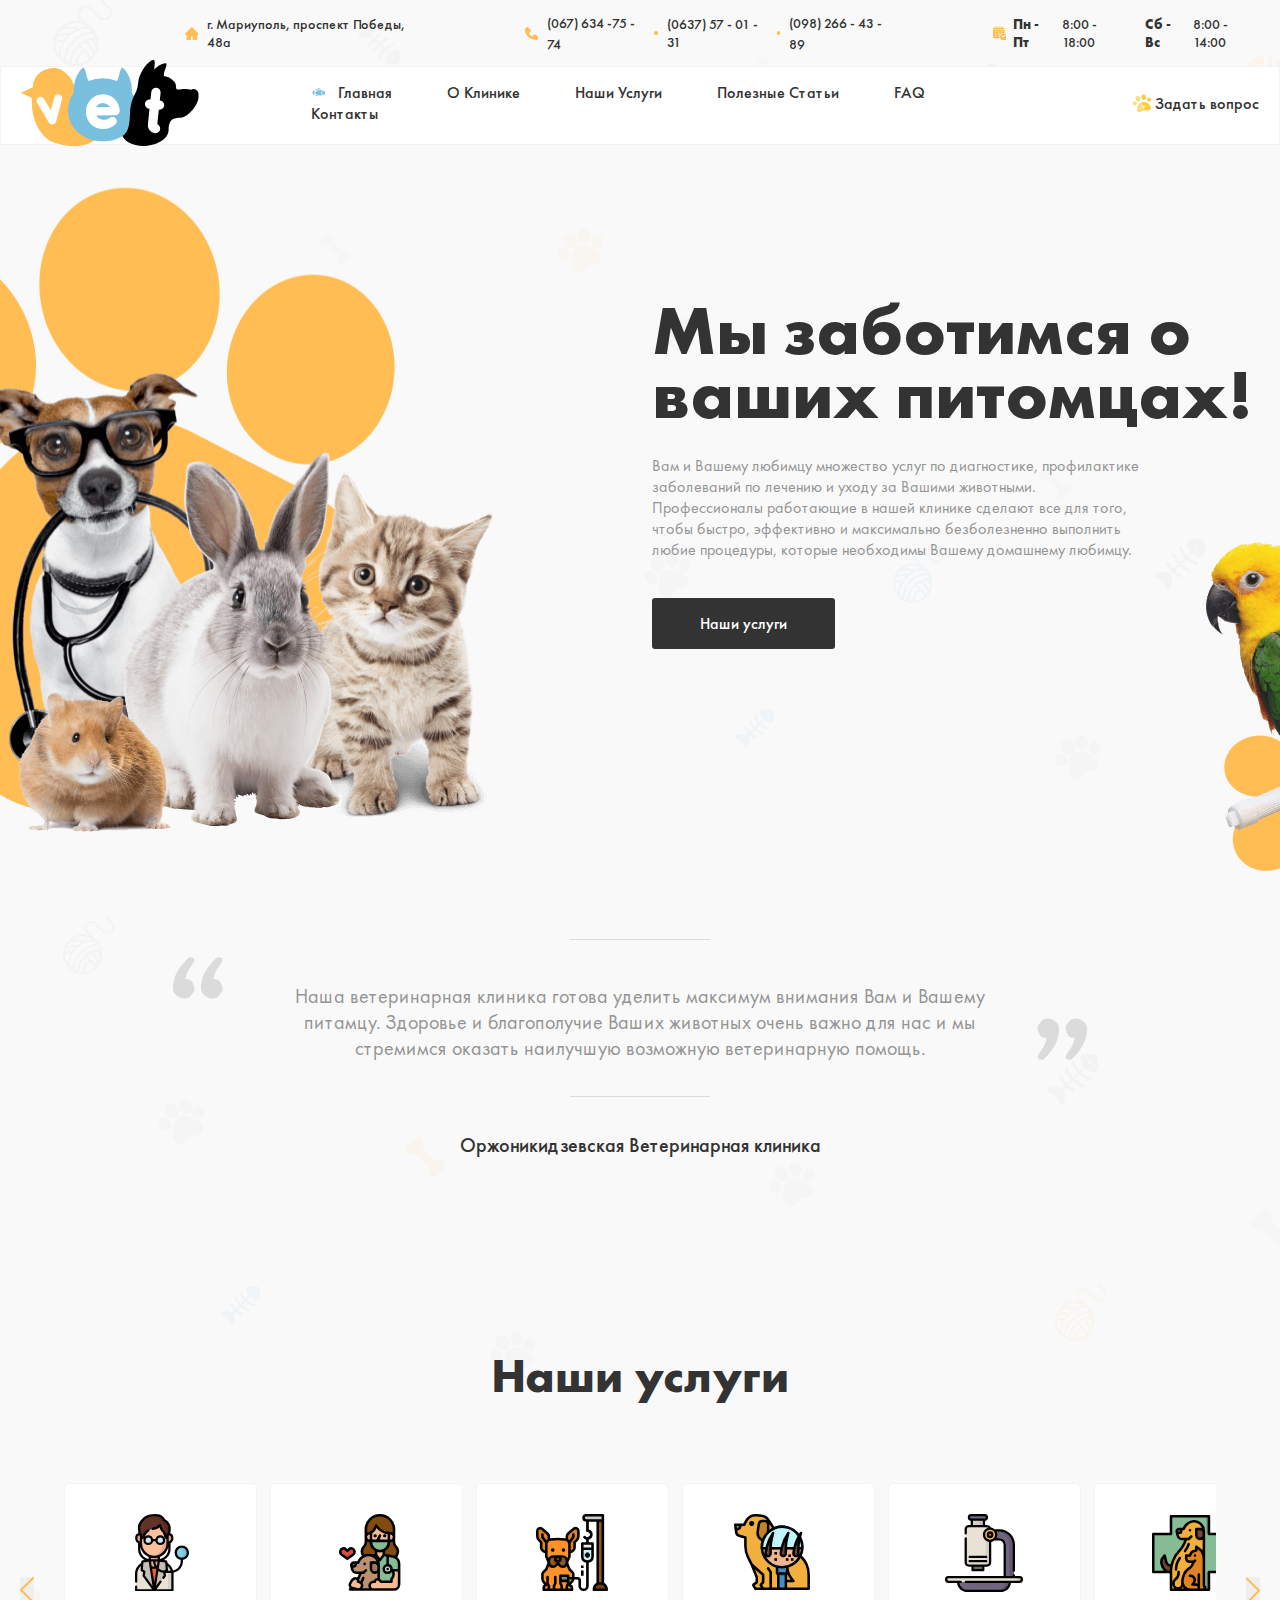
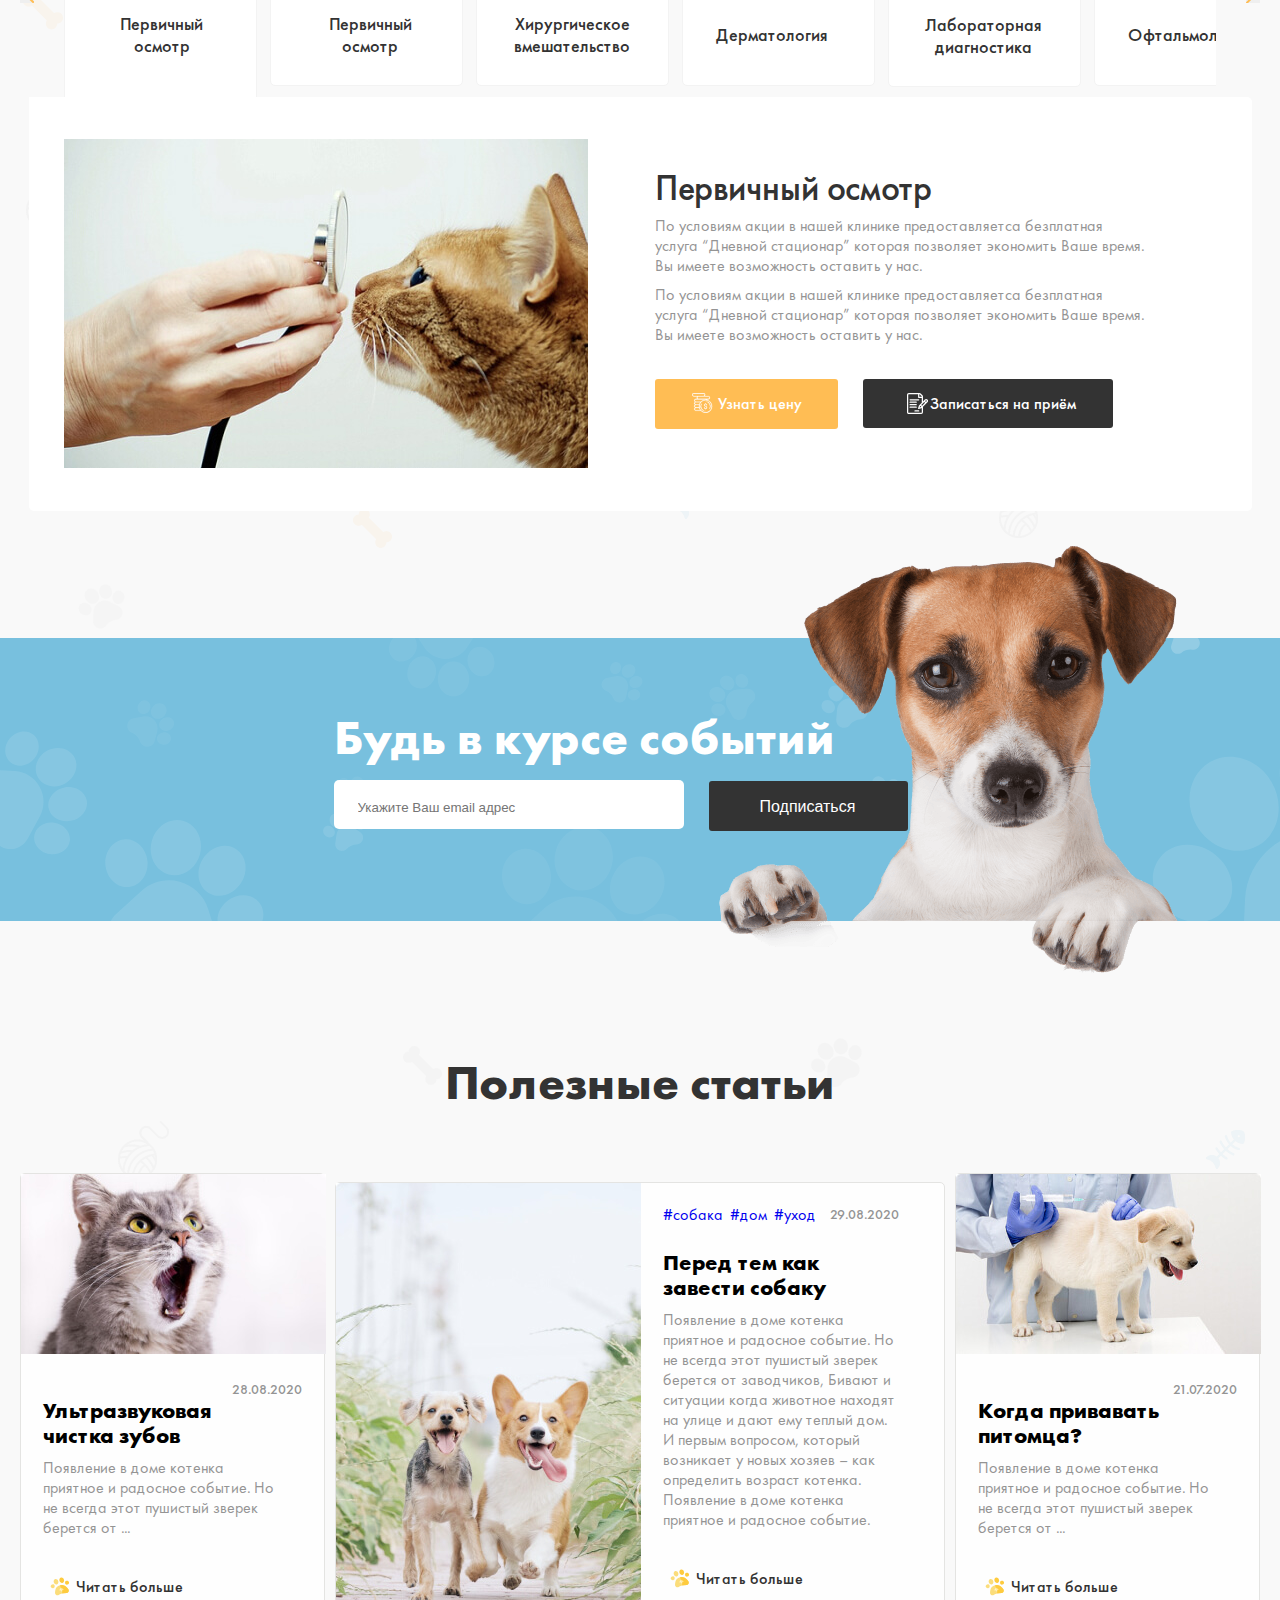
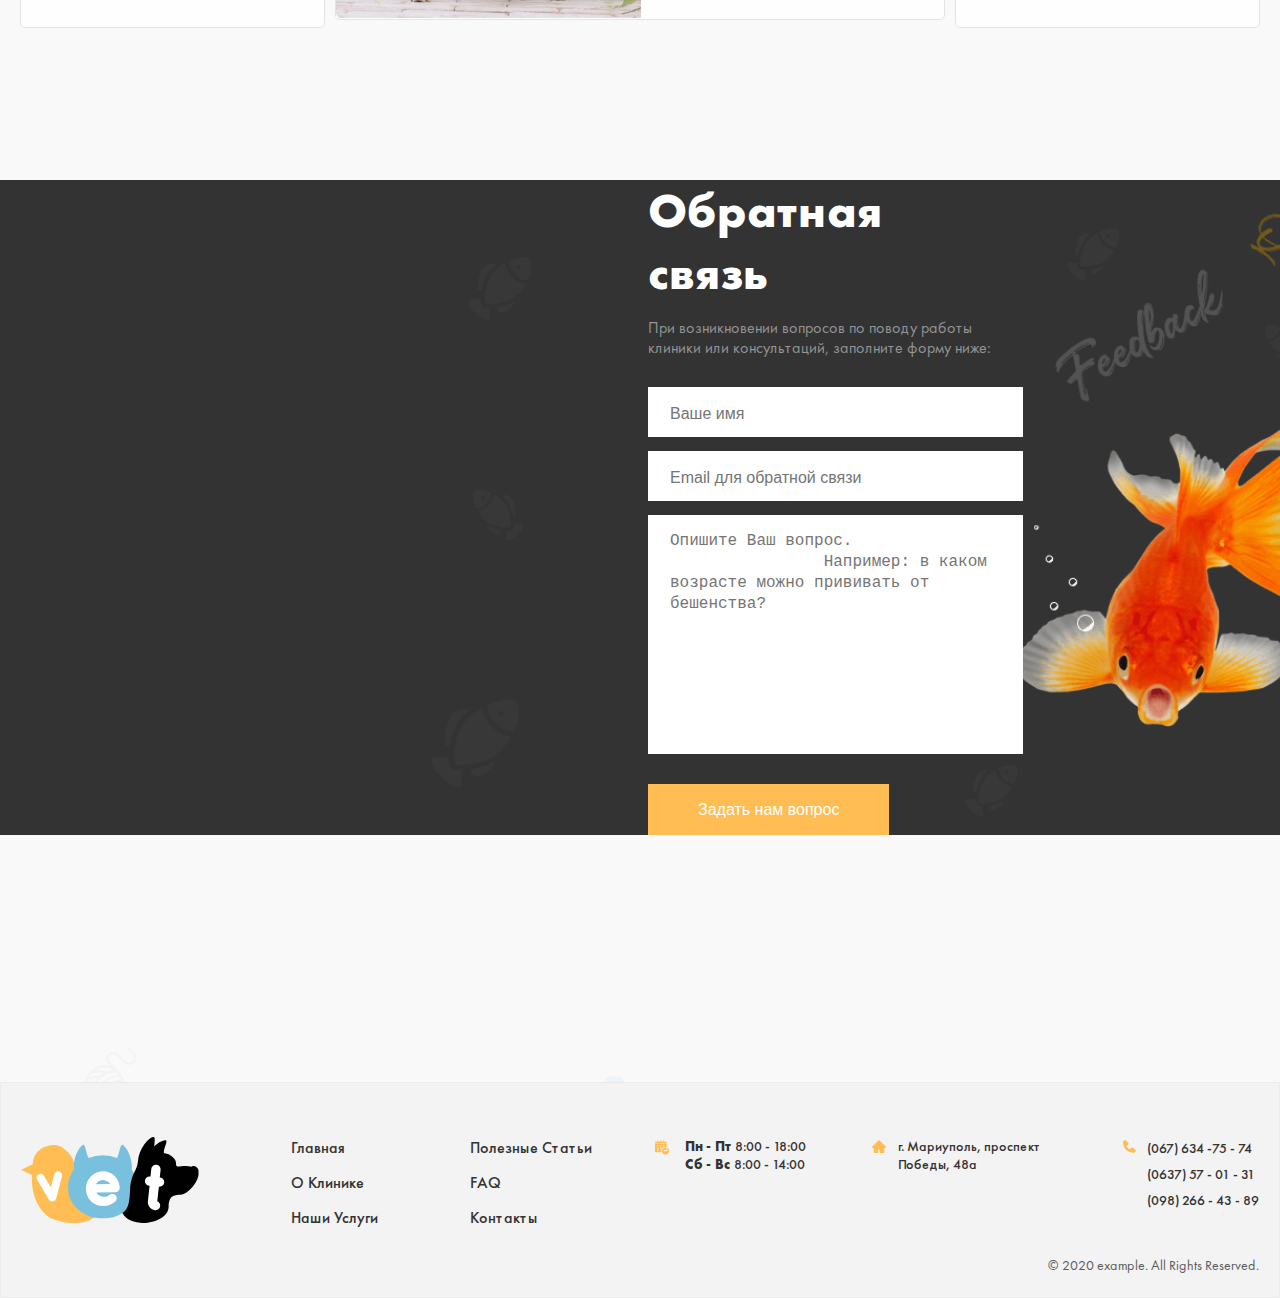
==== commit 96493cd5: "Add contact page" ====
--- a/index.html
+++ b/index.html
@@ -48,505 +48,506 @@
               <strong class="header-top__str">Пн - Пт </strong> 8:00 - 18:00
             </time>
             <time class="header-top__time" datetime="2022-08-03 14:00">
-              <strong class="header-top__str">Сб - Вс</strong> 8:00 - 14:00</time>
+              <strong class="header-top__str">Сб - Вс</strong> 8:00 - 14:00
+            </time>
+          </div>
+        </div>
+      </div>
+    </div>
+    
+    <!-- HEADER-TOP FINISH  -->
+    
+    <!-- HEADER-BOTTOM START  -->
+    
+    <div class="header-bottom">
+      <div class="container">
+        <div class="header-bottom__box">
+          <a href="./index.html" class="header-bottom__link-logo">
+            <img src="./photos/header-photos/vet-logo-header.svg" alt="Vet logo" class="header-bottom__logo">
+          </a>
+          <nav class="site-nav">
+            <ul class="header-bottom__list">
+              <li class="header-bottom__item">
+                <a href="./index.html" class="header-bottom__item-link">
+                  Главная
+                </a>
+              </li>
+              <li class="header-bottom__item">
+                <a href="#a" class="header-bottom__item-link">
+                  О Клинике
+                </a>
+              </li>
+              <li class="header-bottom__item">
+                <a href="./services.html" class="header-bottom__item-link">
+                  Наши Услуги
+                </a>
+              </li>
+              <li class="header-bottom__item">
+                <a href="#3" class="header-bottom__item-link">
+                  Полезные Статьи
+                </a>
+              </li>
+              <li class="header-bottom__item">
+                <a href="faq.html" class="header-bottom__item-link">
+                  FAQ
+                </a>
+              </li>
+              <li class="header-bottom__item">
+                <a href="./contact.html" class="header-bottom__item-link">
+                  Контакты
+                </a>
+              </li>
+            </ul>
+          </nav>
+          <div class="header-bottom__link-box">
+            <a href="#6" class="header-bottom__link js-open-modal">
+              Задать вопрос
+            </a>
+          </div>
+        </div>
+      </div>
+    </div>
+    
+    <!-- HEADER-BOTTOM   -->
+    
+  </header>
+  <!-- Site header finish -->
+  
+  <!-- Site main start -->
+  
+  <main class="site-main">
+    
+    <!-- Hero section start -->
+    <section class="hero">
+      
+      <div class="container">
+        <div class="hero__box">
+          <h1 class="hero__heading">
+            Мы заботимся о <span class="hero__minibox">
+              ваших питомцах!
+            </span>
+          </h1>
+          <div class="hero__boxs">
+            <p class="hero__text">
+              Вам и Вашему любимцу множество услуг по диагностике, профилактике заболеваний по лечению и уходу за Вашими животными. Профессионалы работающие в нашей клинике сделают все для того, чтобы быстро, эффективно и максимально безболезненно выполнить любие процедуры, которые необходимы Вашему домашнему любимцу.
+            </p>
+            <a href="service.html" class="hero__link">
+              Наши услуги
+            </a>
+          </div>
+        </div>
+      </div>
+      <!-- Your hero section code here -->
+    </section>
+    <!-- Hero section finish -->
+    
+    <!-- About sectio start  -->
+    
+    <section id="a" class="about">
+      <div class="container">
+        <h2 class="visually-hidden">
+          Ветеранария клиника
+        </h2>
+        <div class="about__box">
+          <blockquote class="about__bq">
+            Наша ветеринарная клиника готова уделить максимум внимания Вам и Вашему питамцу. Здоровье и благополучие Ваших животных очень важно для нас и мы стремимся оказать наилучшую возможную ветеринарную помощь.
+          </blockquote>
+        </div>
+        <h3 class="about__heading">
+          Оржоникидзевская Ветеринарная клиника
+        </h3>
+      </div>
+    </section>
+    
+    <!-- Service section start  -->
+    
+    <section class="service">
+      <div class="container">
+        <h2 class="service__heading">
+          Наши услуги
+        </h2>
+        <div class="service__wrapper">
+          <button class="service__btn">
+          </button>
+          <ol class="service__list">
+            <li class="service__item">
+              <a href="#" class="service__item-link">
+                <h3 class="service__item-heading">
+                  Первичный осмотр
+                </h3>
+              </a>
+            </li>
+            <li class="service__item">
+              <a href="#" class="service__item-link">
+                <h3 class="service__item-heading">
+                  Первичный осмотр
+                </h3>
+              </a>
+            </li>
+            <li class="service__item">
+              <a href="#" class="service__item-link">
+                <h3 class="service__item-heading">
+                  Хирургическое вмешательство
+                </h3>
+              </a>
+            </li>
+            <li class="service__item">
+              <a href="#" class="service__item-link">
+                <h3 class="service__item-heading">
+                  Дерматология
+                </h3>
+              </a>
+            </li>
+            <li class="service__item">
+              <a href="#" class="service__item-link">
+                <h3 class="service__item-heading">
+                  Лабораторная диагностика
+                </h3>
+              </a>
+            </li>
+            <li class="service__item">
+              <a href="#" class="service__item-link">
+                <h3 class="service__item-heading">
+                  Офтальмология
+                </h3>
+              </a>
+            </li>
+            <li class="service__item">
+              <a href="#" class="service__item-link">
+                <h3 class="service__item-heading">
+                  УЗИ диагностика
+                </h3>
+              </a>
+            </li>
+            <li class="service__item">
+              <a href="#" class="service__item-link">
+                <h3 class="service__item-heading">
+                  Чипирование
+                </h3>
+              </a>
+            </li>
+            <li class="service__item">
+              <a href="#" class="service__item-link">
+                <h3 class="service__item-heading">
+                  Международные паспорта
+                </h3>
+              </a>
+            </li>
+            <li class="service__item">
+              <a href="#" class="service__item-link">
+                <h3 class="service__item-heading">
+                  Вакцинация
+                </h3>
+              </a>
+            </li>
+            <li class="service__item">
+              <a href="#" class="service__item-link">
+                <h3 class="service__item-heading">
+                  Стоматология
+                </h3>
+              </a>
+            </li>
+            <li class="service__item">
+              <a href="#" class="service__item-link">
+                <h3 class="service__item-heading">
+                  Вызов на дом
+                </h3>
+              </a>
+            </li>
+          </ol>
+          <button class="service__btns">
+          </button>
+        </div>
+        <div class="service__wrappers">
+          <img src="./photos/service-photos/cat-osm.jpg" width="524" height="329" alt="Cat" class="service__img">
+          <div class="service__box">
+            <h4 class="service__box-heading">
+              Первичный осмотр
+            </h4>
+            <p class="service__text">
+              По условиям акции в нашей клинике предоставляетса безплатная услуга “Дневной стационар” которая позволяет экономить Ваше время. Вы имеете возможность оставить у нас.
+            </p>
+            <p class="service__texts">
+              По условиям акции в нашей клинике предоставляетса безплатная услуга “Дневной стационар” которая позволяет экономить Ваше время. Вы имеете возможность оставить у нас.
+            </p>
+            <a href="#" class="service__link service__link--yelow">
+              Узнать цену
+            </a>
+            <a href="#" class="service__link service__link--black">
+              Записаться на приём
+            </a>
+          </div>
+        </div>
+      </div>
+    </section>
+    
+    <!-- Service section finish  -->
+    
+    <!-- Site-Article start  -->
+    
+    <article class="site-article">
+      <div class="container">
+        <div class="site-article__wrapper">
+          <div class="site-article__box">
+            <h2 class="site-article__heading">
+              Будь в курсе событий
+            </h2>
+            <form action="https://echo.htmlacademy.ru/courses" autocomplete="off" method="post" class="site-article__form">
+              <label>
+                <input type="email" class="site-article__input" aria-label="user email" required placeholder="Укажите Ваш email адрес" name="user_email" minlength="10" maxlength="50" >
+              </label>
+              <button class="site-article__btn" type="submit">
+                Подписаться
+              </button>
+            </form>
+          </div>
+          <img class="site-article__img" src="./photos/article-photo/dog-png.png" alt="Dog">
+        </div>
+      </div>
+    </article>
+    
+    <!-- Site-Article finish  -->
+    
+    <!-- Useful section start  -->
+    
+    <section class="useful">
+      <div class="container">
+        <h2 class="useful__heading">
+          Полезные статьи
+        </h2>
+        <ul class="useful__list">
+          <li class="useful__item">
+            <div class="useful__wrapper">
+              <time datetime="2020-08-28" class="useful__time">
+                28.08.2020
+              </time>
+              <div class="useful__box">
+                <h3 class="useful__box-heading">
+                  Ультразвуковая чистка зубов
+                </h3>
+                <p class="useful__box-text">
+                  Появление в доме котенка приятное и радосное событие. Но не всегда этот пушистый зверек берется от ...
+                </p>
+                <a href="#" class="useful__box-link">
+                  Читать больше
+                </a>
+              </div>
             </div>
-          </div>
-        </div>
-      </div>
-      
-      <!-- HEADER-TOP FINISH  -->
-      
-      <!-- HEADER-BOTTOM START  -->
-      
-      <div class="header-bottom">
-        <div class="container">
-          <div class="header-bottom__box">
-            <a href="./index.html" class="header-bottom__link-logo">
-              <img src="./photos/header-photos/vet-logo-header.svg" alt="Vet logo" class="header-bottom__logo">
-            </a>
-            <nav class="site-nav">
-              <ul class="header-bottom__list">
-                <li class="header-bottom__item">
-                  <a href="./index.html" class="header-bottom__item-link">
-                    Главная
-                  </a>
-                </li>
-                <li class="header-bottom__item">
-                  <a href="#a" class="header-bottom__item-link">
-                    О Клинике
-                  </a>
-                </li>
-                <li class="header-bottom__item">
-                  <a href="./services.html" class="header-bottom__item-link">
-                    Наши Услуги
-                  </a>
-                </li>
-                <li class="header-bottom__item">
-                  <a href="#3" class="header-bottom__item-link">
-                    Полезные Статьи
-                  </a>
-                </li>
-                <li class="header-bottom__item">
-                  <a href="#4" class="header-bottom__item-link">
-                    FAQ
-                  </a>
-                </li>
-                <li class="header-bottom__item">
-                  <a href="#5" class="header-bottom__item-link">
-                    Контакты
-                  </a>
-                </li>
-              </ul>
-            </nav>
-            <div class="header-bottom__link-box">
-              <a href="#6" class="header-bottom__link js-open-modal">
-                Задать вопрос
-              </a>
+          </li>
+          <li class="useful__item active">
+            <div class="useful__wrapper">
+              <div class="useful__boxs">
+                <a href="#" class="item__links">
+                  #собака
+                </a>
+                <a href="#" class="item__links">
+                  #дом
+                </a>
+                <a href="#" class="item__links item__links--dp">
+                  #уход
+                </a>
+                <time datetime="2020-08-29" class="useful__time">
+                  29.08.2020
+                </time>
+              </div>
+              <div class="useful__box">
+                <h3 class="useful__box-heading">
+                  Перед тем как завести собаку
+                </h3>
+                <p class="useful__box-text">
+                  Появление в доме котенка приятное и радосное событие. Но не всегда этот пушистый зверек берется от заводчиков, Бивают и ситуации когда животное находят на улице и дают ему теплый дом. И первым вопросом, который возникает у новых хозяев – как определить возраст котенка. Появление в доме котенка приятное и радосное событие.
+                </p>
+                <a href="#" class="useful__box-link">
+                  Читать больше
+                </a>
+              </div>
             </div>
-          </div>
-        </div>
-      </div>
-      
-      <!-- HEADER-BOTTOM   -->
-      
-    </header>
-    <!-- Site header finish -->
-    
-    <!-- Site main start -->
-    
-    <main class="site-main">
-      
-      <!-- Hero section start -->
-      <section class="hero">
-        
-        <div class="container">
-          <div class="hero__box">
-            <h1 class="hero__heading">
-              Мы заботимся о <span class="hero__minibox">
-                ваших питомцах!
-              </span>
-            </h1>
-            <div class="hero__boxs">
-              <p class="hero__text">
-                Вам и Вашему любимцу множество услуг по диагностике, профилактике заболеваний по лечению и уходу за Вашими животными. Профессионалы работающие в нашей клинике сделают все для того, чтобы быстро, эффективно и максимально безболезненно выполнить любие процедуры, которые необходимы Вашему домашнему любимцу.
+          </li>
+          <li class="useful__item">
+            <div class="useful__wrapper">
+              <time datetime="2020-07-21" class="useful__time">
+                21.07.2020
+              </time>
+              <div class="useful__box">
+                <h3 class="useful__box-heading">
+                  Когда привавать питомца?
+                </h3>
+                <p class="useful__box-text">
+                  Появление в доме котенка приятное и радосное событие. Но не всегда этот пушистый зверек берется от ...
+                </p>
+                <a href="#" class="useful__box-link">
+                  Читать больше
+                </a>
+              </div>
+            </div>
+          </li>
+        </ul>
+      </div>
+    </section>
+    
+    <!-- Useful section finish  -->
+    
+    <!-- Contact section start  -->
+    
+    <section class="contact">
+      <div class="container">
+        <div class="contact__boxs">
+          <iframe src="https://www.google.com/maps/embed?pb=!1m18!1m12!1m3!1d4157.567048965797!2d37.5339447778192!3d47.111147215445236!2m3!1f0!2f0!3f0!3m2!1i1024!2i768!4f13.1!3m3!1m2!1s0x40e6e38c40595daf%3A0x8fe58f6df64d4ef6!2z0YPQuy4g0J7Qu9C10LrRgdCw0L3QtNGA0LAg0J7RgdGC0YDQvtCy0YHRjNC60L7Qs9C-LCAyOCwg0JzQsNGA0LjRg9C_0L7Qu9GMLCDQlNC-0L3QtdGG0LrQsNGPINC-0LHQu9Cw0YHRgtGMLCDQo9C60YDQsNC40L3QsCwgODc1MDA!5e0!3m2!1sru!2sus!4v1659528355232!5m2!1sru!2sus" width="462" height="450" style="border:0;" allowfullscreen="" loading="lazy" class="contact__map" referrerpolicy="no-referrer-when-downgrade"></iframe>
+          <div class="contact__wrapper">
+            <div class="contact__wrap">
+              <h2 class="contact__heading">
+                Обратная связь
+              </h2>
+              <p class="contact__text">
+                При возникновении вопросов по поводу работы клиники или консультаций, заполните форму ниже:
               </p>
-              <a href="service.html" class="hero__link">
-                Наши услуги
-              </a>
             </div>
-          </div>
-        </div>
-        <!-- Your hero section code here -->
-      </section>
-      <!-- Hero section finish -->
-      
-      <!-- About sectio start  -->
-      
-      <section id="a" class="about">
-        <div class="container">
-          <h2 class="visually-hidden">
-            Ветеранария клиника
+            <form action="https://echo.htmlacademy.ru/courses" autocomplete="off" method="post" class="contact__form">
+              <label>
+                <input class="contact__input" type="text" name="user__name" placeholder="Ваше имя" aria-label="User name">
+              </label>
+              <label>
+                <input class="contact__input" type="email" name="user__email" placeholder="Email для обратной связи" aria-label="User email">
+              </label>
+              <label>
+                <textarea class="contact__input" cols="30" rows="10" name="user__name" placeholder="Опишите Ваш вопрос.
+                Например: в каком возрасте можно прививать от бешенства?" aria-label="User name"></textarea>
+              </label>
+              <button class="contact__btn" type="submit">Задать нам вопрос</button>
+            </form>
+          </div>
+        </div>
+      </div>
+    </section>
+    
+    <!-- Contact section start  -->
+    
+    <!-- About section finish  -->
+  </main>
+  
+  <!-- Site main finish -->
+  
+  <!-- Site footer start -->
+  
+  <footer class="site-footer">
+    <!-- Your footer code here -->
+    <div class="container">
+      <div class="site-footer__wrapper">
+        <a href="./index.html" class="site-footer__link-logo">
+          <img src="./photos/header-photos/vet-logo-header.svg" class="site-footer__logo" alt="Pet logo">
+        </a>
+        <ol class="site-footer__list">
+          <li class="site-footer__item">
+            <a href="index.html" class="site-footer__item-link">
+              Главная
+            </a>
+          </li>
+          <li class="site-footer__item">
+            <a href="#" class="site-footer__item-link">
+              О Клинике
+            </a>
+          </li>
+          <li class="site-footer__item">
+            <a href="#" class="site-footer__item-link">
+              Наши Услуги
+            </a>
+          </li>
+        </ol>
+        <ol class="site-footer__list site-footer__list--dp">
+          <li class="site-footer__item">
+            <a href="index.html" class="site-footer__item-link">
+              Полезные Статьи
+            </a>
+          </li>
+          <li class="site-footer__item">
+            <a href="index.html" class="site-footer__item-link">
+              FAQ
+            </a>
+          </li>
+          <li class="site-footer__item">
+            <a href="index.html" class="site-footer__item-link">
+              Контакты
+            </a>
+          </li>
+        </ol>
+        <div class="site-footer__box">
+          <time class="site-footer__time" datetime="2022-08-03 08:00">
+            <strong>Пн - Пт</strong> 8:00 - 18:00
+          </time>
+          <time class="site-footer__time" datetime="2022-08-03 08:00">
+            <strong>Сб - Вс</strong> 8:00 - 14:00
+          </time>
+        </div>
+        <address class="site-footer__addres">
+          <a href="https://goo.gl/maps/d3u9wWW4XNRazyK4A" target="blank" class="site-footer__addres-link">
+            г. Мариуполь, проспект Победы, 48а
+          </a>
+        </address>
+        <ul class="site-footer__tel-list">
+          <li class="site-footer__tel-item">
+            <a href="tel:+0676347574" class="site-footer__tel-link">
+              (067) 634 -75 - 74
+            </a>
+          </li>
+          <li class="site-footer__tel-item">
+            <a href="tel:+0637570131" class="site-footer__tel-link">
+              (0637) 57 - 01 - 31
+            </a>
+          </li>
+          <li class="site-footer__tel-item">
+            <a href="tel:+0982664389" class="site-footer__tel-link">
+              (098) 266 - 43 - 89
+            </a>
+          </li>
+        </ul>
+      </div>
+      <span class="site-footer__minibox">
+        © 2020 example. All Rights Reserved.
+      </span>
+    </div>
+  </footer>
+  
+  <!-- Site footer finish -->
+  
+  <!-- MODAL START  -->
+  
+  <div class="modal">
+    <div class="modal-window">
+      <div class="modal__box">
+        <button class="btn-reset js-close-modal" type="button">
+          <img class="btn-img" src="./photos/logo/x.svg" alt="x">
+        </button>
+        <div class="modal-window__apps">
+          <p class="modal-window__decs">
+            Авторизация:
+          </p>
+          <div class="modal-window__links-box">
+            <img class="modal-logo" src="./photos/logo/google.svg" alt="facebook">
+            <a class="modal-window__link-google " href="https://www.google.com/" target="blank" >Войти через Google</a>
+          </div>
+          <div class="modal-window__links-box-second">
+            <img class="modal-logo" src="./photos/logo/facebook.svg" alt="google">
+            <a class="modal-window__link-facebook" href="https://www.facebook.com/" target="blank">Войти через Facebook</a>
+          </div>
+        </div>
+        <div class="modal-window__texbox">
+          <h2 class="modal-window__title">
+            Задать вопрос
           </h2>
-          <div class="about__box">
-            <blockquote class="about__bq">
-              Наша ветеринарная клиника готова уделить максимум внимания Вам и Вашему питамцу. Здоровье и благополучие Ваших животных очень важно для нас и мы стремимся оказать наилучшую возможную ветеринарную помощь.
-            </blockquote>
-          </div>
-          <h3 class="about__heading">
-            Оржоникидзевская Ветеринарная клиника
-          </h3>
-        </div>
-      </section>
-      
-      <!-- Service section start  -->
-      
-      <section class="service">
-        <div class="container">
-          <h2 class="service__heading">
-            Наши услуги
-          </h2>
-          <div class="service__wrapper">
-            <button class="service__btn">
+          <form class="modal-window__form" action="https://echo.htmlacademy.ru/courses" method="post"> 
+            <input class="location__users-input" type="text" name="user__name" aria-label="enter your name" placeholder="Ваше имя" minlength="2" maxlength="25" required >
+            <textarea class="location__users-input location__users-input--question" name="user_question" minlength="3"
+            aria-label="Enter your question"
+            placeholder="Опишите Ваш вопрос.                                    Например: в каком возрасте можно            прививать от бешенства?"></textarea>
+            <button class="modal-window__btn" type="submit">
+              Отправить
             </button>
-            <ol class="service__list">
-              <li class="service__item">
-                <a href="#" class="service__item-link">
-                  <h3 class="service__item-heading">
-                    Первичный осмотр
-                  </h3>
-                </a>
-              </li>
-              <li class="service__item">
-                <a href="#" class="service__item-link">
-                  <h3 class="service__item-heading">
-                    Первичный осмотр
-                  </h3>
-                </a>
-              </li>
-              <li class="service__item">
-                <a href="#" class="service__item-link">
-                  <h3 class="service__item-heading">
-                    Хирургическое вмешательство
-                  </h3>
-                </a>
-              </li>
-              <li class="service__item">
-                <a href="#" class="service__item-link">
-                  <h3 class="service__item-heading">
-                    Дерматология
-                  </h3>
-                </a>
-              </li>
-              <li class="service__item">
-                <a href="#" class="service__item-link">
-                  <h3 class="service__item-heading">
-                    Лабораторная диагностика
-                  </h3>
-                </a>
-              </li>
-              <li class="service__item">
-                <a href="#" class="service__item-link">
-                  <h3 class="service__item-heading">
-                    Офтальмология
-                  </h3>
-                </a>
-              </li>
-              <li class="service__item">
-                <a href="#" class="service__item-link">
-                  <h3 class="service__item-heading">
-                    УЗИ диагностика
-                  </h3>
-                </a>
-              </li>
-              <li class="service__item">
-                <a href="#" class="service__item-link">
-                  <h3 class="service__item-heading">
-                    Чипирование
-                  </h3>
-                </a>
-              </li>
-              <li class="service__item">
-                <a href="#" class="service__item-link">
-                  <h3 class="service__item-heading">
-                    Международные паспорта
-                  </h3>
-                </a>
-              </li>
-              <li class="service__item">
-                <a href="#" class="service__item-link">
-                  <h3 class="service__item-heading">
-                    Вакцинация
-                  </h3>
-                </a>
-              </li>
-              <li class="service__item">
-                <a href="#" class="service__item-link">
-                  <h3 class="service__item-heading">
-                    Стоматология
-                  </h3>
-                </a>
-              </li>
-              <li class="service__item">
-                <a href="#" class="service__item-link">
-                  <h3 class="service__item-heading">
-                    Вызов на дом
-                  </h3>
-                </a>
-              </li>
-            </ol>
-            <button class="service__btns">
-            </button>
-          </div>
-          <div class="service__wrappers">
-            <img src="./photos/service-photos/cat-osm.jpg" width="524" height="329" alt="Cat" class="service__img">
-            <div class="service__box">
-              <h4 class="service__box-heading">
-                Первичный осмотр
-              </h4>
-              <p class="service__text">
-                По условиям акции в нашей клинике предоставляетса безплатная услуга “Дневной стационар” которая позволяет экономить Ваше время. Вы имеете возможность оставить у нас.
-              </p>
-              <p class="service__texts">
-                По условиям акции в нашей клинике предоставляетса безплатная услуга “Дневной стационар” которая позволяет экономить Ваше время. Вы имеете возможность оставить у нас.
-              </p>
-              <a href="#" class="service__link service__link--yelow">
-                Узнать цену
-              </a>
-              <a href="#" class="service__link service__link--black">
-                Записаться на приём
-              </a>
-            </div>
-          </div>
-        </div>
-      </section>
-      
-      <!-- Service section finish  -->
-      
-      <!-- Site-Article start  -->
-      
-      <article class="site-article">
-        <div class="container">
-          <div class="site-article__wrapper">
-            <div class="site-article__box">
-              <h2 class="site-article__heading">
-                Будь в курсе событий
-              </h2>
-              <form action="https://echo.htmlacademy.ru/courses" autocomplete="off" method="post" class="site-article__form">
-                <label>
-                  <input type="email" class="site-article__input" aria-label="user email" required placeholder="Укажите Ваш email адрес" name="user_email" minlength="10" maxlength="50" >
-                </label>
-                <button class="site-article__btn" type="submit">
-                  Подписаться
-                </button>
-              </form>
-            </div>
-            <img class="site-article__img" src="./photos/article-photo/dog-png.png" alt="Dog">
-          </div>
-        </div>
-      </article>
-      
-      <!-- Site-Article finish  -->
-      
-      <!-- Useful section start  -->
-      
-      <section class="useful">
-        <div class="container">
-          <h2 class="useful__heading">
-            Полезные статьи
-          </h2>
-          <ul class="useful__list">
-            <li class="useful__item">
-              <div class="useful__wrapper">
-                <time datetime="2020-08-28" class="useful__time">
-                  28.08.2020
-                </time>
-                <div class="useful__box">
-                  <h3 class="useful__box-heading">
-                    Ультразвуковая чистка зубов
-                  </h3>
-                  <p class="useful__box-text">
-                    Появление в доме котенка приятное и радосное событие. Но не всегда этот пушистый зверек берется от ...
-                  </p>
-                  <a href="#" class="useful__box-link">
-                    Читать больше
-                  </a>
-                </div>
-              </div>
-            </li>
-            <li class="useful__item active">
-              <div class="useful__wrapper">
-                <div class="useful__boxs">
-                  <a href="#" class="item__links">
-                    #собака
-                  </a>
-                  <a href="#" class="item__links">
-                    #дом
-                  </a>
-                  <a href="#" class="item__links item__links--dp">
-                    #уход
-                  </a>
-                  <time datetime="2020-08-29" class="useful__time">
-                    29.08.2020
-                  </time>
-                </div>
-                <div class="useful__box">
-                  <h3 class="useful__box-heading">
-                    Перед тем как завести собаку
-                  </h3>
-                  <p class="useful__box-text">
-                    Появление в доме котенка приятное и радосное событие. Но не всегда этот пушистый зверек берется от заводчиков, Бивают и ситуации когда животное находят на улице и дают ему теплый дом. И первым вопросом, который возникает у новых хозяев – как определить возраст котенка. Появление в доме котенка приятное и радосное событие.
-                  </p>
-                  <a href="#" class="useful__box-link">
-                    Читать больше
-                  </a>
-                </div>
-              </div>
-            </li>
-            <li class="useful__item">
-              <div class="useful__wrapper">
-                <time datetime="2020-07-21" class="useful__time">
-                  21.07.2020
-                </time>
-                <div class="useful__box">
-                  <h3 class="useful__box-heading">
-                    Когда привавать питомца?
-                  </h3>
-                  <p class="useful__box-text">
-                    Появление в доме котенка приятное и радосное событие. Но не всегда этот пушистый зверек берется от ...
-                  </p>
-                  <a href="#" class="useful__box-link">
-                    Читать больше
-                  </a>
-                </div>
-              </div>
-            </li>
-          </ul>
-        </div>
-      </section>
-      
-      <!-- Useful section finish  -->
-      
-      <!-- Contact section start  -->
-      
-      <section class="contact">
-        <div class="container">
-          <div class="contact__boxs">
-            <iframe src="https://www.google.com/maps/embed?pb=!1m18!1m12!1m3!1d4157.567048965797!2d37.5339447778192!3d47.111147215445236!2m3!1f0!2f0!3f0!3m2!1i1024!2i768!4f13.1!3m3!1m2!1s0x40e6e38c40595daf%3A0x8fe58f6df64d4ef6!2z0YPQuy4g0J7Qu9C10LrRgdCw0L3QtNGA0LAg0J7RgdGC0YDQvtCy0YHRjNC60L7Qs9C-LCAyOCwg0JzQsNGA0LjRg9C_0L7Qu9GMLCDQlNC-0L3QtdGG0LrQsNGPINC-0LHQu9Cw0YHRgtGMLCDQo9C60YDQsNC40L3QsCwgODc1MDA!5e0!3m2!1sru!2sus!4v1659528355232!5m2!1sru!2sus" width="462" height="450" style="border:0;" allowfullscreen="" loading="lazy" class="contact__map" referrerpolicy="no-referrer-when-downgrade"></iframe>
-            <div class="contact__wrapper">
-              <div class="contact__wrap">
-                <h2 class="contact__heading">
-                  Обратная связь
-                </h2>
-                <p class="contact__text">
-                  При возникновении вопросов по поводу работы клиники или консультаций, заполните форму ниже:
-                </p>
-              </div>
-              <form action="https://echo.htmlacademy.ru/courses" autocomplete="off" method="post" class="contact__form">
-                <label>
-                  <input class="contact__input" type="text" name="user__name" placeholder="Ваше имя" aria-label="User name">
-                </label>
-                <label>
-                  <input class="contact__input" type="email" name="user__email" placeholder="Email для обратной связи" aria-label="User email">
-                </label>
-                <label>
-                  <textarea class="contact__input" cols="30" rows="10" name="user__name" placeholder="Опишите Ваш вопрос.
-Например: в каком возрасте можно прививать от бешенства?" aria-label="User name"></textarea>
-                </label>
-                <button class="contact__btn" type="submit">Задать нам вопрос</button>
-              </form>
-            </div>
-          </div>
-        </div>
-      </section>
-      
-      <!-- Contact section start  -->
-      
-      <!-- About section finish  -->
-    </main>
-    
-    <!-- Site main finish -->
-    
-    <!-- Site footer start -->
-    
-    <footer class="site-footer">
-      <!-- Your footer code here -->
-      <div class="container">
-        <div class="site-footer__wrapper">
-          <a href="./index.html" class="site-footer__link-logo">
-            <img src="./photos/header-photos/vet-logo-header.svg" class="site-footer__logo" alt="Pet logo">
-          </a>
-          <ol class="site-footer__list">
-            <li class="site-footer__item">
-              <a href="index.html" class="site-footer__item-link">
-                Главная
-              </a>
-            </li>
-            <li class="site-footer__item">
-              <a href="#" class="site-footer__item-link">
-                О Клинике
-              </a>
-            </li>
-            <li class="site-footer__item">
-              <a href="#" class="site-footer__item-link">
-                Наши Услуги
-              </a>
-            </li>
-          </ol>
-          <ol class="site-footer__list site-footer__list--dp">
-            <li class="site-footer__item">
-              <a href="index.html" class="site-footer__item-link">
-                Полезные Статьи
-              </a>
-            </li>
-            <li class="site-footer__item">
-              <a href="index.html" class="site-footer__item-link">
-                FAQ
-              </a>
-            </li>
-            <li class="site-footer__item">
-              <a href="index.html" class="site-footer__item-link">
-                Контакты
-              </a>
-            </li>
-          </ol>
-          <div class="site-footer__box">
-            <time class="site-footer__time" datetime="2022-08-03 08:00">
-              <strong>Пн - Пт</strong> 8:00 - 18:00
-            </time>
-            <time class="site-footer__time" datetime="2022-08-03 08:00">
-              <strong>Сб - Вс</strong> 8:00 - 14:00
-            </time>
-          </div>
-          <address class="site-footer__addres">
-            <a href="https://goo.gl/maps/d3u9wWW4XNRazyK4A" target="blank" class="site-footer__addres-link">
-              г. Мариуполь, проспект Победы, 48а
-            </a>
-          </address>
-          <ul class="site-footer__tel-list">
-            <li class="site-footer__tel-item">
-              <a href="tel:+0676347574" class="site-footer__tel-link">
-                (067) 634 -75 - 74
-              </a>
-            </li>
-            <li class="site-footer__tel-item">
-              <a href="tel:+0637570131" class="site-footer__tel-link">
-                (0637) 57 - 01 - 31
-              </a>
-            </li>
-            <li class="site-footer__tel-item">
-              <a href="tel:+0982664389" class="site-footer__tel-link">
-                (098) 266 - 43 - 89
-              </a>
-            </li>
-          </ul>
-        </div>
-        <span class="site-footer__minibox">
-          © 2020 example. All Rights Reserved.
-        </span>
-      </div>
-    </footer>
-    
-    <!-- Site footer finish -->
-
-    <!-- MODAL START  -->
-
-    <div class="modal">
-      <div class="modal-window">
-          <div class="modal__box">
-              <button class="btn-reset js-close-modal" type="button">
-                  <img class="btn-img" src="./photos/logo/x.svg" alt="x">
-              </button>
-              <div class="modal-window__apps">
-                <p class="modal-window__decs">
-                  Авторизация:
-                </p>
-                <div class="modal-window__links-box">
-                  <img class="modal-logo" src="./photos/logo/google.svg" alt="facebook">
-                    <a class="modal-window__link-google " href="https://www.google.com/" target="blank" >Войти через Google</a>
-                </div>
-                <div class="modal-window__links-box-second">
-                  <img class="modal-logo" src="./photos/logo/facebook.svg" alt="google">
-                    <a class="modal-window__link-facebook" href="https://www.facebook.com/" target="blank">Войти через Facebook</a>
-                </div>
-              </div>
-                  <div class="modal-window__texbox">
-                      <h2 class="modal-window__title">
-                          Задать вопрос
-                      </h2>
-                      <form class="modal-window__form" action="https://echo.htmlacademy.ru/courses" method="post"> 
-                          <input class="location__users-input" type="text" name="user__name" aria-label="enter your name" placeholder="Ваше имя" minlength="2" maxlength="25" required >
-                      <textarea class="location__users-input location__users-input--question" name="user_question" minlength="3"
-                          aria-label="Enter your question"
-                          placeholder="Опишите Ваш вопрос.                                    Например: в каком возрасте можно            прививать от бешенства?"></textarea>
-                          <button class="modal-window__btn" type="submit">
-                              Отправить
-                          </button>
-                      </form>
-                  </div>
-          </div>
-      </div>
+          </form>
+        </div>
+      </div>
+    </div>
   </div>
-
-    <script src="./script/script.js"></script>
-  </body>
-  </html>+  
+  <script src="./script/script.js"></script>
+</body>
+</html>--- a/css/main.css
+++ b/css/main.css
@@ -1600,27 +1600,27 @@
 
 @-webkit-keyframes animation{
   0%{
-      top: 0;
+    top: 0;
   }
   
   50%{
-      
+    
   }
   100%{
-      top: 157px;
+    top: 157px;
   }
 }
 
 @keyframes animation{
   0%{
-      top: -700px;
+    top: -700px;
   }
   
   50%{
-      
+    
   }
   100%{
-      top: 50px;
+    top: 50px;
   }
 }
 
@@ -1779,4 +1779,151 @@
 .location__users-input:not(:focus):not(:placeholder-shown):invalid{
   color: #dc4d41;
   outline: 2px solid #dc4d41;
+}
+
+/* CONTACT PAGE START  */
+
+/* CONTACT SECTION START  */
+
+.contacts {
+  padding: 118px 0;
+  padding-left: 112px;
+  background-image: url("../photos/contact-photo/hero-bulldog.png");
+  background-position: calc(50% + 390px) calc(50% - 60px);
+  background-repeat: no-repeat;
+  background-size: 548px 487px;
+}
+.contacts__box {
+  width: 447px;
+  margin-bottom: 117px;
+}
+.contacts__heading {
+  margin-bottom: 27px;
+  font-weight: 700;
+  font-size: 70px;
+  line-height: 64px;
+  /* or 91% */
+  
+  
+  color: #333333;
+  
+}
+.contacts__text {
+  font-weight: 400;
+  font-size: 16px;
+  line-height: 20px;
+  /* or 125% */
+  
+  
+  color: #949494;
+  
+}
+.contacts__list {
+  display: flex;
+}
+.contacts__item{
+  margin-right: 118px;
+}
+.contacts__item:nth-child(1) {
+  width: 153px;
+}
+.contacts__item:nth-child(2) {
+  width: 140px;
+}
+.contacts__item:nth-child(3) {
+  width: 130px;
+  margin-right: 0;
+}
+.contacts__item::before{
+  display: block;
+  content: "";
+  background-size: contain;
+  background-repeat: no-repeat;
+}
+.contacts__item:nth-child(1):before{
+  background-image: url("../photos/contact-photo/location.svg");
+  width: 71px;
+  height: 73px;
+  margin-bottom: 31px;
+}
+.contacts__item:nth-child(2):before{
+  background-image: url("../photos/contact-photo/calendar.svg");
+  width: 76px;
+  height: 72px;
+  margin-bottom: 27px;
+}
+.contacts__item:nth-child(3):before{
+  margin-bottom: 27px;
+  background-image: url("../photos/contact-photo/phone-contact.svg");
+  width: 46px;
+  height: 73px;
+}
+.contacts__addres-link {
+  font-weight: 500;
+  font-size: 16px;
+  line-height: 21px;
+  display: flex;
+  align-items: center;
+  
+  color: #333333;
+  
+}
+.contacts__time {
+  margin-bottom: 12px;
+  font-weight: 500;
+  font-size: 16px;
+  line-height: 21px;
+  
+  color: #333333;
+  
+}
+.case__item {
+  margin-bottom: 9px;
+}
+.case__item:nth-child(3) {
+  margin-bottom: 0px;
+}
+.case__link {
+  font-weight: 500;
+  font-size: 16px;
+  line-height: 21px;
+  text-align: right;
+  
+  color: #333333;
+  
+}
+
+/* LOCATION SECTION START  */
+
+.location {
+  padding-bottom: 206px;
+  padding-top: 250px;
+  background-image: url("../photos/contact-photo/how-find-bg.svg"), url("../photos/contact-photo/how-find-icon.svg");
+  background-repeat: no-repeat;
+  background-position-x: calc(50% + 210px), calc(50% + 65px);
+  background-position-y: calc(50% - 365px), calc(50% - 340px);
+}
+.location__heading {
+  margin-bottom: 60px;
+  font-weight: 700;
+  font-size: 48px;
+  line-height: 62px;
+  /* identical to box height */
+  text-align: center;
+  color: #333333;
+}
+.loaction__box {
+  position: relative;
+  display: flex;
+}
+.loaction__box::before{
+  position: absolute;
+  top: calc(50% - 530px);
+  left: calc(50% - 670px);
+  background-image: url("../photos/contact-photo/bulldog.png");
+  display: inline-block;
+  width: 443px;
+  height: 342px;
+  content: "";
+
 }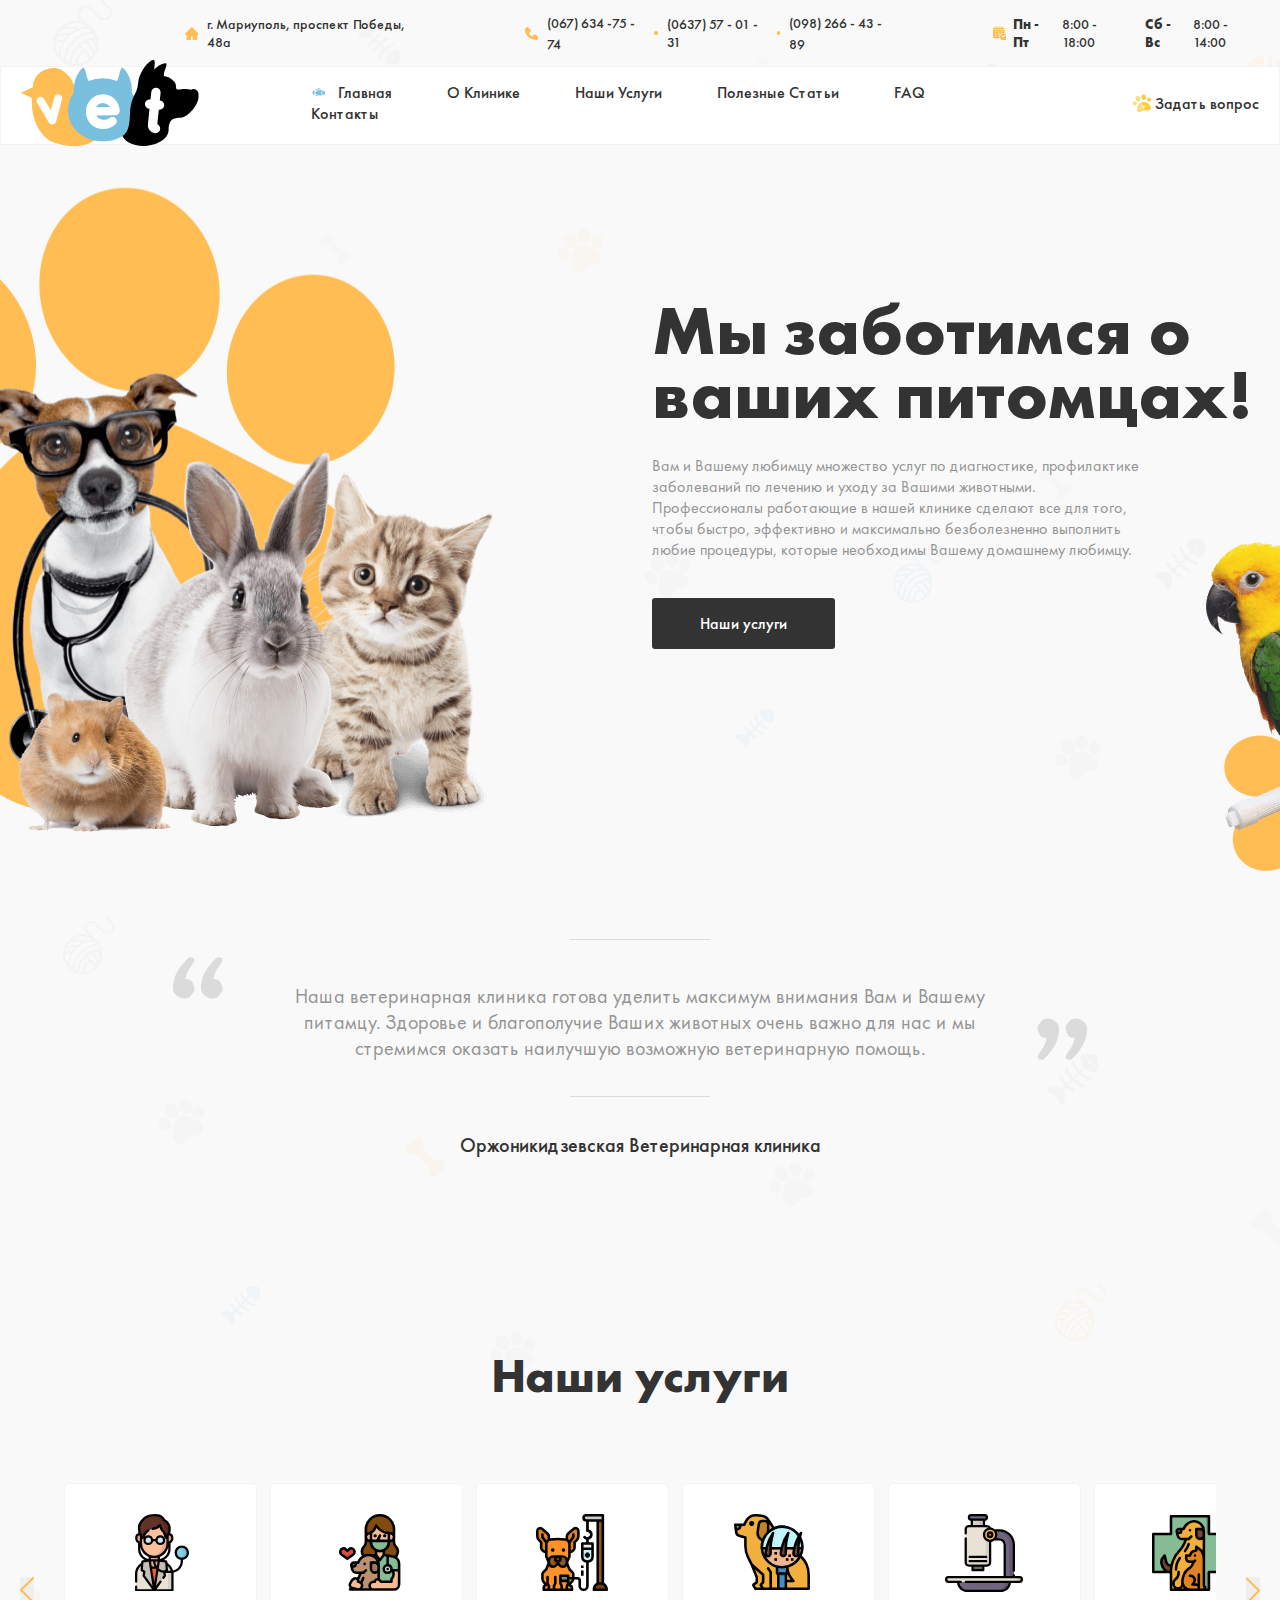
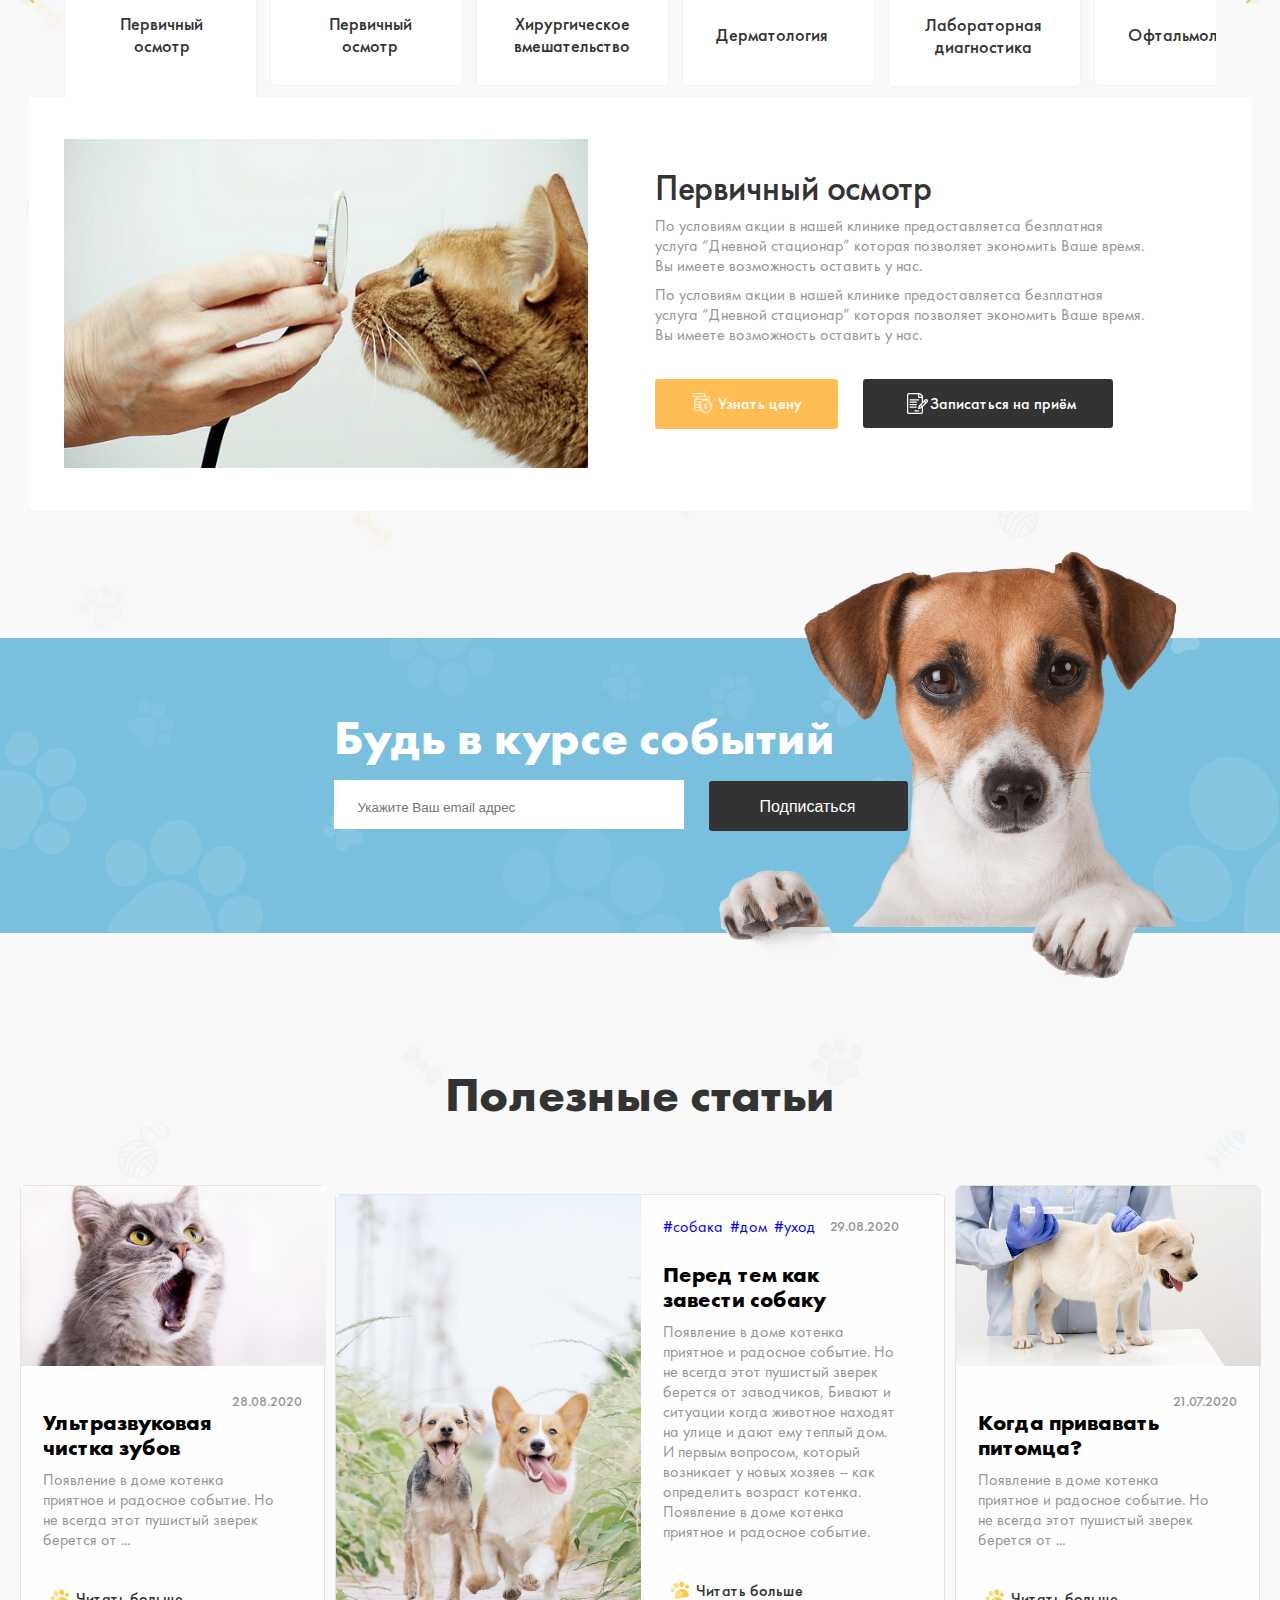
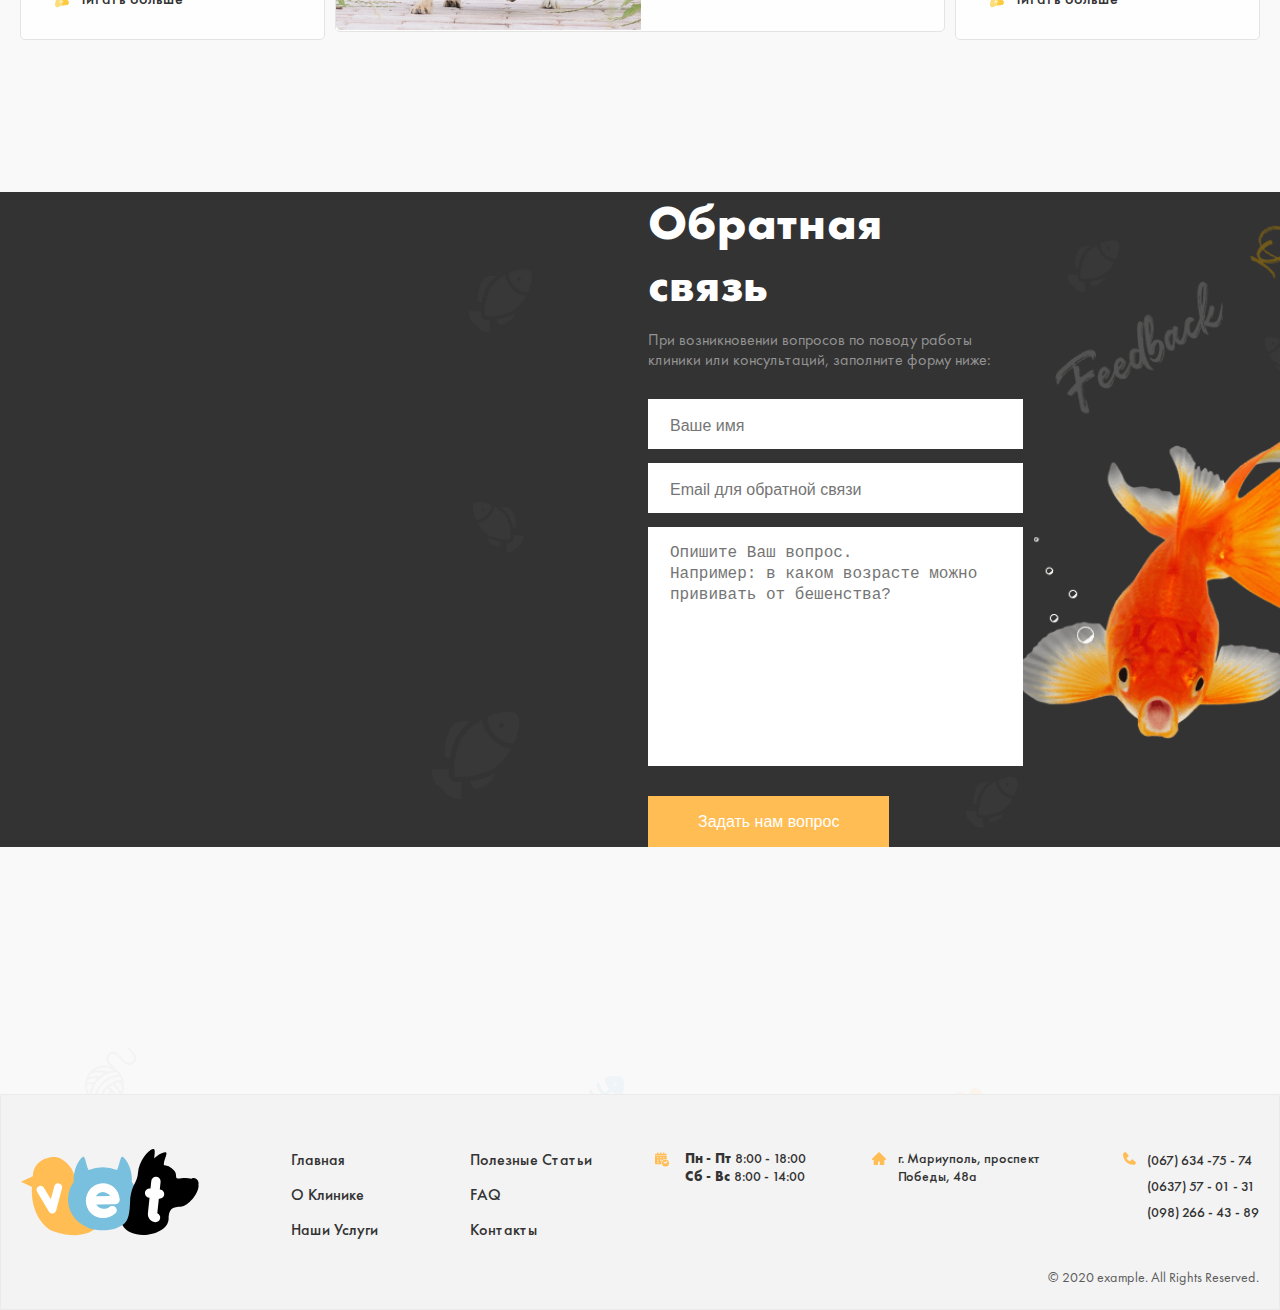
==== commit 22f76683: "Add blog page" ====
--- a/index.html
+++ b/index.html
@@ -73,7 +73,7 @@
                 </a>
               </li>
               <li class="header-bottom__item">
-                <a href="#a" class="header-bottom__item-link">
+                <a href="./clinic.html" class="header-bottom__item-link">
                   О Клинике
                 </a>
               </li>
@@ -83,7 +83,7 @@
                 </a>
               </li>
               <li class="header-bottom__item">
-                <a href="#3" class="header-bottom__item-link">
+                <a href="./blog.html" class="header-bottom__item-link">
                   Полезные Статьи
                 </a>
               </li>
@@ -171,7 +171,7 @@
           </button>
           <ol class="service__list">
             <li class="service__item">
-              <a href="#" class="service__item-link">
+              <a href="./services-open.html" class="service__item-link">
                 <h3 class="service__item-heading">
                   Первичный осмотр
                 </h3>
@@ -390,7 +390,7 @@
     <!-- Contact section start  -->
     
     <section class="contact">
-      <div class="container">
+      <div class="containers">
         <div class="contact__boxs">
           <iframe src="https://www.google.com/maps/embed?pb=!1m18!1m12!1m3!1d4157.567048965797!2d37.5339447778192!3d47.111147215445236!2m3!1f0!2f0!3f0!3m2!1i1024!2i768!4f13.1!3m3!1m2!1s0x40e6e38c40595daf%3A0x8fe58f6df64d4ef6!2z0YPQuy4g0J7Qu9C10LrRgdCw0L3QtNGA0LAg0J7RgdGC0YDQvtCy0YHRjNC60L7Qs9C-LCAyOCwg0JzQsNGA0LjRg9C_0L7Qu9GMLCDQlNC-0L3QtdGG0LrQsNGPINC-0LHQu9Cw0YHRgtGMLCDQo9C60YDQsNC40L3QsCwgODc1MDA!5e0!3m2!1sru!2sus!4v1659528355232!5m2!1sru!2sus" width="462" height="450" style="border:0;" allowfullscreen="" loading="lazy" class="contact__map" referrerpolicy="no-referrer-when-downgrade"></iframe>
           <div class="contact__wrapper">
@@ -411,7 +411,7 @@
               </label>
               <label>
                 <textarea class="contact__input" cols="30" rows="10" name="user__name" placeholder="Опишите Ваш вопрос.
-                Например: в каком возрасте можно прививать от бешенства?" aria-label="User name"></textarea>
+Например: в каком возрасте можно прививать от бешенства?" aria-label="User name"></textarea>
               </label>
               <button class="contact__btn" type="submit">Задать нам вопрос</button>
             </form>
--- a/css/main.css
+++ b/css/main.css
@@ -88,6 +88,7 @@
   background-image: url("../photos/bg.png");
   background-color: #f9f9f9;
   /* overflow-x: hidden; */
+  overflow-x: hidden;
 }
 img{
   display: block;
@@ -139,7 +140,13 @@
   padding-right: 20px;
   padding-left: 20px;
 }
-
+.containers{
+  max-width: 1463px;
+  margin-right: auto;
+  margin-left: auto;
+  padding-right: 20px;
+  padding-left: 20px;
+}
 /* STICKY-FOOTER */
 
 .site-main{
@@ -1919,11 +1926,644 @@
 .loaction__box::before{
   position: absolute;
   top: calc(50% - 530px);
-  left: calc(50% - 670px);
+  left: calc(50% - 710px);
   background-image: url("../photos/contact-photo/bulldog.png");
   display: inline-block;
   width: 443px;
   height: 342px;
   content: "";
-
+  
+}
+
+/* CLINIC PAGE  */
+
+/* CLINIC PAGE */
+.about-clinic{
+  background-image: url("../photos/clinic-photos/pet-clinic.svg");
+  background-repeat: no-repeat;
+  background-position: calc(50% - 350px) calc(50% + 157px);
+}
+.about-clinic__wrap{
+  display: flex;
+  justify-content: space-between;
+}
+.about-clinic__text-box{
+  margin-top: 177px;
+  margin-left: 100px;
+  width: 411px;
+}
+.about-clinic__title{
+  padding-bottom: 22px;
+  margin: 0;
+  font-weight: 700;
+  font-size: 70px;
+  line-height: 64px;
+  color: #333333;
+}
+.about-clinic__text{
+  margin: 0;
+  font-weight: 400;
+  font-size: 16px;
+  line-height: 20px;
+  display: flex;
+  align-items: center;
+  color: #949494;
+}
+
+.about-new__wrap{
+  margin-top: 50px;
+  display: flex;
+  align-items: center;
+  justify-content: space-between;
+}
+.about-new__text{
+  width: 557px;
+  font-weight: 400;
+  font-size: 20px;
+  line-height: 26px;
+  color: #949494;
+}
+.about-new__yellow{
+  font-weight: 400;
+  font-size: 20px;
+  line-height: 26px;
+  color: #FFBD54;
+}
+.about-new__wrap-new{
+  width: 100%;
+  display: flex;
+  justify-content: space-between;
+  background-image: url("../photos/clinic-photos/dog-pl.png");
+  background-repeat: no-repeat;
+  background-position: calc(50% + 300px);
+}
+.clinic-hair__item {
+  position: relative;
+  left: -216px;
+}
+.clinic-hair__imgs {
+  position: absolute;
+  width: 307px;
+  height: 400px;
+}
+
+.about-new__text-box{
+  width: 494px;
+  margin-top: 110px;
+  margin-bottom: 220px;
+  margin-left: 177px;
+}
+.about-new__text-new{
+  font-weight: 400;
+  font-size: 16px;
+  line-height: 20px;
+  color: #949494;
+}
+.about-new__blue{
+  font-weight: 400;
+  font-size: 16px;
+  line-height: 20px;
+  color: #78C0DE;
+}
+
+.clinic-hair__wrap{
+  margin-bottom: 145px;
+  display: flex;
+  align-items: center;
+  justify-content: space-between;
+}
+.clinic-hair__text-box{
+  width: 416px;
+}
+.clinic-hair__title{
+  margin: 0;
+  font-weight: 700;
+  font-size: 46px;
+  line-height: 48px;
+  color: #333333;
+}
+.clinic-hair__yellow{
+  color: #FFBD54;
+}
+.clinic-hair__text{
+  width: 343px;
+  font-weight: 400;
+  font-size: 16px;
+  line-height: 20px;
+  color: #949494;
+}
+.clinic-hair__btn-wrap{
+  display: flex;
+}
+.clinic-hair__btn-left{
+  margin-top: 100px;
+  border: none;
+  background: transparent;
+}
+.clinic-hair__btn-right{
+  padding-left: 64px;
+  border: none;
+  background: transparent;
+}
+.clinic-hair__list{
+  display: flex;
+  gap: 20px;
+  padding: 0;
+  list-style: none;
+}
+.clinic-hair__s-box{
+  margin-top: 90px;
+  margin-left: 75px;
+}
+.clinic-hair__sup{
+  font-weight: 500;
+  font-size: 20px;
+  line-height: 22px;
+  color: #333333;
+}
+.clinic-hair__sub{
+  font-weight: 500;
+  font-size: 14px;
+  line-height: 22px;
+  color: #949494;
+}
+
+/* SERVECES-OPEN SECTION START  */
+
+.container-img{
+  max-width: 1480px;
+  margin-left: auto;
+  margin-right: auto;
+  padding-left: 20px;
+  padding-right: 20px;
+}
+.inspection {
+  padding-bottom: 174px;
+}
+.inspection__parent-box {
+  display: flex;
+  align-items: flex-start;
+  justify-content: space-between;
+  padding-left: 223px;
+}
+.inspection__child-box {
+  width: 640px;
+}
+.inspection__list {
+  display: flex;
+  align-items: center;
+  margin-top: 33px;
+  margin-bottom: 33px;
+}
+.inspection__item {
+  position: relative;
+  margin-right: 18px;
+}
+.inspection__item:nth-child(3) {
+  margin-right: 0px;
+}
+.inspection__item:nth-child(2):before{
+  position: absolute;
+  top: calc(50% - 0px);
+  left: calc(50% - 48px);
+  content: "";
+  display: inline-block;
+  width: 3px;
+  height: 3px;
+  background: #FFBD54;
+  border-radius: 50%;
+}
+.inspection__item:nth-child(2)::after{
+  position: absolute;
+  top: calc(50% - 0px);
+  left: calc(50% + 45px);
+  content: "";
+  display: inline-block;
+  width: 3px;
+  height: 3px;
+  background: #FFBD54;
+  border-radius: 50%;
+}
+.inspection__link {
+  font-weight: 400;
+  font-size: 14px;
+  line-height: 18px;
+  /* identical to box height */
+  
+  
+  color: #949494;
+}
+.inspection__link--bl{
+  font-weight: 400;
+  font-size: 14px;
+  line-height: 18px;
+  /* identical to box height */
+  
+  
+  color: #333333;
+}
+.inspection__heading {
+  margin-bottom: 28px;
+  font-weight: 700;
+  font-size: 70px;
+  line-height: 64px;
+  /* identical to box height, or 91% */
+  
+  
+  color: #333333;
+  
+}
+.inspection__minibox{
+  color:#FFBD54;
+}
+.inspection__part {
+  margin-bottom: 22px;
+  font-weight: 400;
+  font-size: 16px;
+  line-height: 20px;
+  /* or 125% */
+  
+  display: flex;
+  align-items: center;
+  
+  color: #949494;
+  
+}
+.inspection__part:nth-child(5){
+  margin-bottom: 64px;
+}
+.inspection__part--mw {
+  width: 492px;
+}
+.inspection__list-more {
+  width: 305px;
+  margin-top: 42px;
+}
+.inspection__item-more {
+  margin-bottom: 11px;
+  border: 1px solid #E4E4E2;
+  border-radius: 5px;
+}
+.inspection__heading-more {
+  margin-bottom: 13px;
+  font-weight: 700;
+  font-size: 22px;
+  line-height: 25px;
+  
+  
+  color: #000000;
+  
+}
+.inspection__text-more {
+  margin-bottom: 28px;
+  font-weight: 400;
+  font-size: 16px;
+  line-height: 20px;
+  /* or 125% */
+  
+  
+  color: #949494;
+  
+}
+.useful__box-link--dp {
+  display: inline-block;
+  /* margin-bottom: 38px;
+  margin-right: 22px; */
+}
+.more::before{
+  display: inline-block;
+  content: "";
+  width: 305px;
+  height: 180px;
+  background-image: url("../photos/services-photo/services-vet-dog.jpg");
+}
+.more:nth-child(2):before{
+  display: inline-block;
+  content: "";
+  width: 305px;
+  height: 180px;
+  background-image: url("../photos/services-photo/services-cat.jpg");
+}
+.more__box{
+  padding: 19px 27px 38px 22px;
+}
+
+
+/* ARTICLE START  */
+
+.site-article--dp {
+  margin-bottom: 187px;
+  padding-top: 64px;
+  padding-bottom: 65px;
+}
+.site-article__wrapper--dp {
+  align-items: flex-start;
+  margin-left: 0;
+  margin-right: 0;
+  width: 811px;
+}
+.site-article__child {
+  width: 276px;
+  margin-right: 61px;
+}
+.site-article__child-heading {
+  margin-bottom: 8px;
+  font-weight: 700;
+  font-size: 56px;
+  line-height: 62px;
+  /* or 111% */
+  
+  
+  color: #FFFFFF;
+  
+}
+.site-article__child-text {
+  font-weight: 500;
+  font-size: 26px;
+  line-height: 30px;
+  /* identical to box height, or 115% */
+  
+  
+  color: #FFFFFF;
+}
+.site-article__input {
+  margin-bottom: 14px;
+  border-radius: 0;
+}
+.site-article__img--dp {
+  top: calc(50% - 308.5px);
+  left: calc(50% - 115px);
+}
+.contact__input--dp{
+  width: 335px;
+  height: 165px;
+}
+.contact__input--dp{
+  width: 335px;
+  margin-right: 0;
+}
+/* .more:hover{
+  filter: drop-shadow(0px 4px 4px rgba(0, 0, 0, 0.25));
+} */
+
+
+/* BLOG PAGE START  */
+
+.minerals {
+  padding-top: 37px;
+  padding-bottom: 41px;
+  /* padding-bottom: 169px; */
+  background-position: calc(50% + 330px) calc(50% - 25px);
+  background-image: url("../photos/blog-photos/cat-blog.png");
+  background-repeat: no-repeat;
+  background-size: 415px 317px;
+}
+.minerals__wrapper {
+  padding-top: 81px;
+  margin-left: 91px;
+  width: 560px;
+  padding-bottom: 140px;
+}
+.minerals__heading {
+  margin-bottom: 21px;
+  font-weight: 700;
+  font-size: 70px;
+  line-height: 64px;
+  color: #333333;
+}
+.minerals__text {
+  width: 447px;
+  font-weight: 400;
+  font-size: 16px;
+  line-height: 20px;
+  display: flex;
+  align-items: center;
+  color: #949494;
+}
+
+/* ANIMAL SECTION START  */
+
+.animal {
+  padding-bottom: 150px;
+}
+.animal__item {
+  display: flex;
+  background: #FFFFFF;
+  border: 1px solid #F3F3F3;
+  border-radius: 5px;
+  margin-bottom: 126px;
+}
+.animal__item::before{
+  content: "";
+  display: inline-block;
+  width: 558px;
+  height: 525px;
+  background-image: url("../photos/blog-photos/two-dogs.png");
+  background-repeat: no-repeat;
+}
+.animal__wrapper {
+  padding: 68px 110px 67px 81px;
+}
+.animal__boxs {
+  margin-bottom: 35px;
+  display: flex;
+  align-items: center;
+}
+.animal__links {
+  margin-right: 7px;
+  color: #3D9CEA;
+}
+.animal__links--dp {
+  margin-right: auto;
+}
+.animal__time {
+  font-weight: 500;
+  font-size: 14px;
+  line-height: 18px;
+  /* identical to box height */
+  
+  
+  color: #949494;
+  
+}
+.animal__box-heading {
+  margin-bottom: 20px;
+  width: 325px;
+  font-weight: 700;
+  font-size: 30px;
+  line-height: 38px;
+  
+  color: #333333;
+}
+.animal__box-text {
+  margin-bottom: 48px;
+  width: 517px;
+  font-weight: 400;
+  font-size: 16px;
+  line-height: 20px;
+  /* or 125% */
+  
+  
+  color: #949494;
+  
+}
+.animal__box-link {
+  position: relative;
+  margin-left: 33px;
+  font-weight: 500;
+  font-size: 16px;
+  line-height: 21px;
+  color: #333333;
+}
+.animal__box-link::before{
+  position: absolute;
+  left: calc(50% - 81px);
+  content: "";
+  width: 23px;
+  height: 21px;
+  background-size: 23px 21px;
+  background-repeat: no-repeat;
+  display: inline-block;
+  background-image: url("../photos/header-photos/pet-header.svg");
+}
+
+.animal__list {
+  display: flex;
+  flex-wrap: wrap;
+  margin-bottom: 116px;
+}
+.animal__items {
+  margin-right: 30px;
+  width: 305px;
+  border: 1px solid #E4E4E2;
+  border-radius: 5px;
+}
+.animal__items:nth-child(1){
+  margin-bottom: 60px;
+}
+.animal__items:nth-child(2){
+  margin-bottom: 60px;
+}
+.animal__items:nth-child(3){
+  margin-bottom: 60px;
+}
+.animal__items:nth-child(4){
+  margin-right: 0;
+}
+.animal__items:nth-child(8){
+  margin-right: 0;
+}
+.animal__items::before{
+  content: "";
+  width: 305px;
+  height: 180px;
+  display: inline-block;
+}
+.animal__items:nth-child(1):before{
+  background-image: url("../photos/blog-photos/shut-cat.png");
+}
+.animal__items:nth-child(2):before{
+  background-image: url("../photos/blog-photos/ddog.jpg");
+}
+.animal__items:nth-child(3):before{
+  background-image: url("../photos/blog-photos/dogs-blog.png");
+}
+.animal__items:nth-child(4):before{
+  background-image: url("../photos/blog-photos/shut-cat.png");
+}
+.animal__items:nth-child(5):before{
+  background-image: url("../photos/blog-photos/bg-green-cat.png");
+}
+.animal__items:nth-child(6):before{
+  background-image: url("../photos/blog-photos/mouse.png");
+}
+.animal__items:nth-child(7):before{
+  background-image: url("../photos/blog-photos/dog-blog.png");
+}
+.animal__items:nth-child(8):before{
+  background-image: url("../photos/blog-photos/y-dogs.png");
+}
+.animal__wrappers {
+  padding: 21px 22px 36px 22px;
+}
+.animal__times {
+  display: flex;
+  justify-content: end;
+  margin-bottom: 2px;
+  font-weight: 500;
+  font-size: 14px;
+  line-height: 18px;
+  /* identical to box height */
+  
+  
+  color: #949494;
+  
+}
+.animal__boxs-heading {
+  width: 201px;
+  margin-bottom: 10px;
+  font-weight: 700;
+  font-size: 22px;
+  line-height: 25px;
+  /* or 114% */
+  
+  
+  color: #000000;
+  
+}
+.animal__boxs-text {
+  margin-bottom: 34px;
+  font-weight: 400;
+  font-size: 16px;
+  line-height: 20px;
+  /* or 125% */
+  
+  
+  color: #949494;
+}
+.animal__boxs-link {
+  position: relative;
+  margin-left: 33px;
+  font-weight: 500;
+  font-size: 16px;
+  line-height: 21px;
+  color: #333333;
+}
+.animal__boxs-link::before{
+  position: absolute;
+  left: calc(50% - 81px);
+  content: "";
+  width: 23px;
+  height: 21px;
+  background-size: 23px 21px;
+  background-repeat: no-repeat;
+  display: inline-block;
+  background-image: url("../photos/header-photos/pet-header.svg");
+}
+.btns{
+  display: flex;
+  align-items: center;
+  margin-left: auto;
+  margin-right: auto;
+  padding: 16px 40px;
+  background: #333333;
+  border-radius: 3px;
+  font-weight: 500;
+  font-size: 16px;
+  line-height: 21px;
+  border: transparent;
+  color: #FFFFFF;
+}
+.btns::before{
+  display: inline-block;
+  margin-right: 6px;
+  content: "";
+  width: 19px;
+  height: 16px;
+  background-repeat: no-repeat;
+  background-image: url("../photos/blog-photos/remove.svg");
+}
+.btns:hover{
+  background-color: #FFBD54;
+  border-radius: 3px;
 }